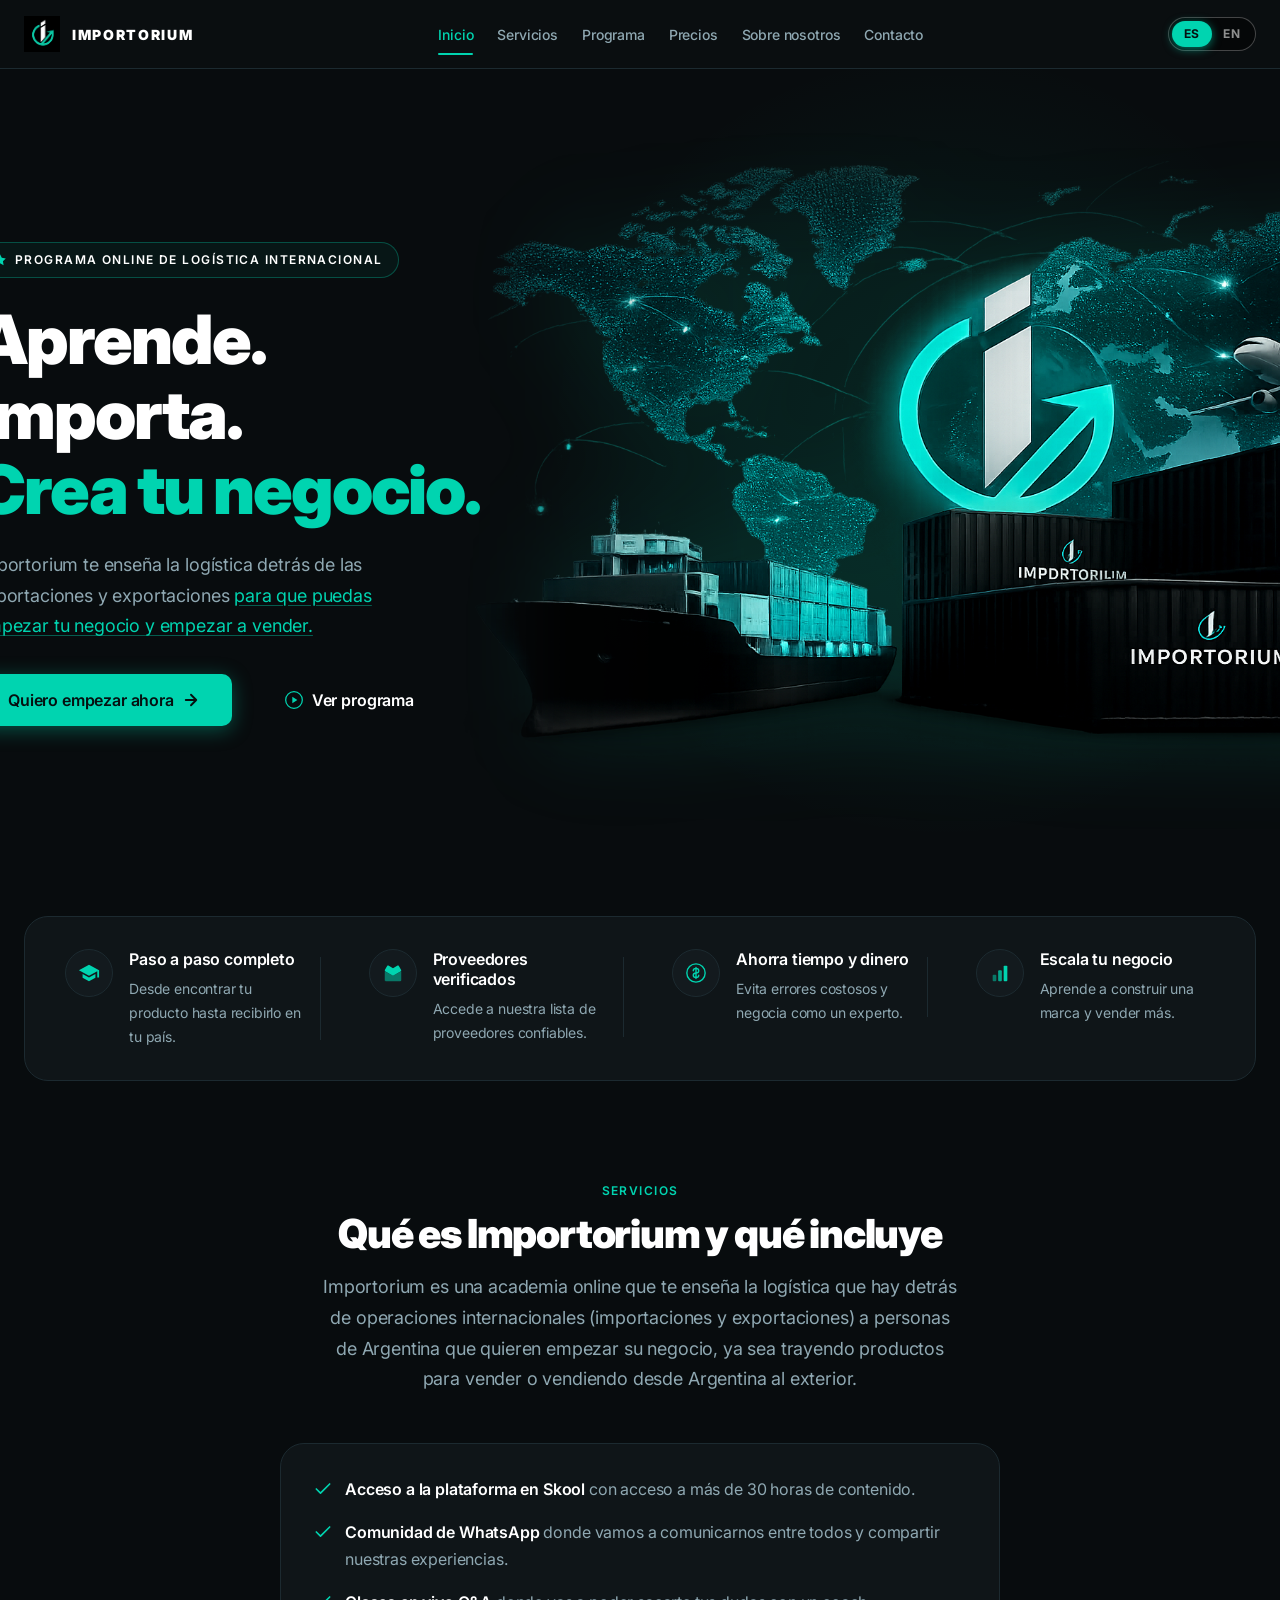
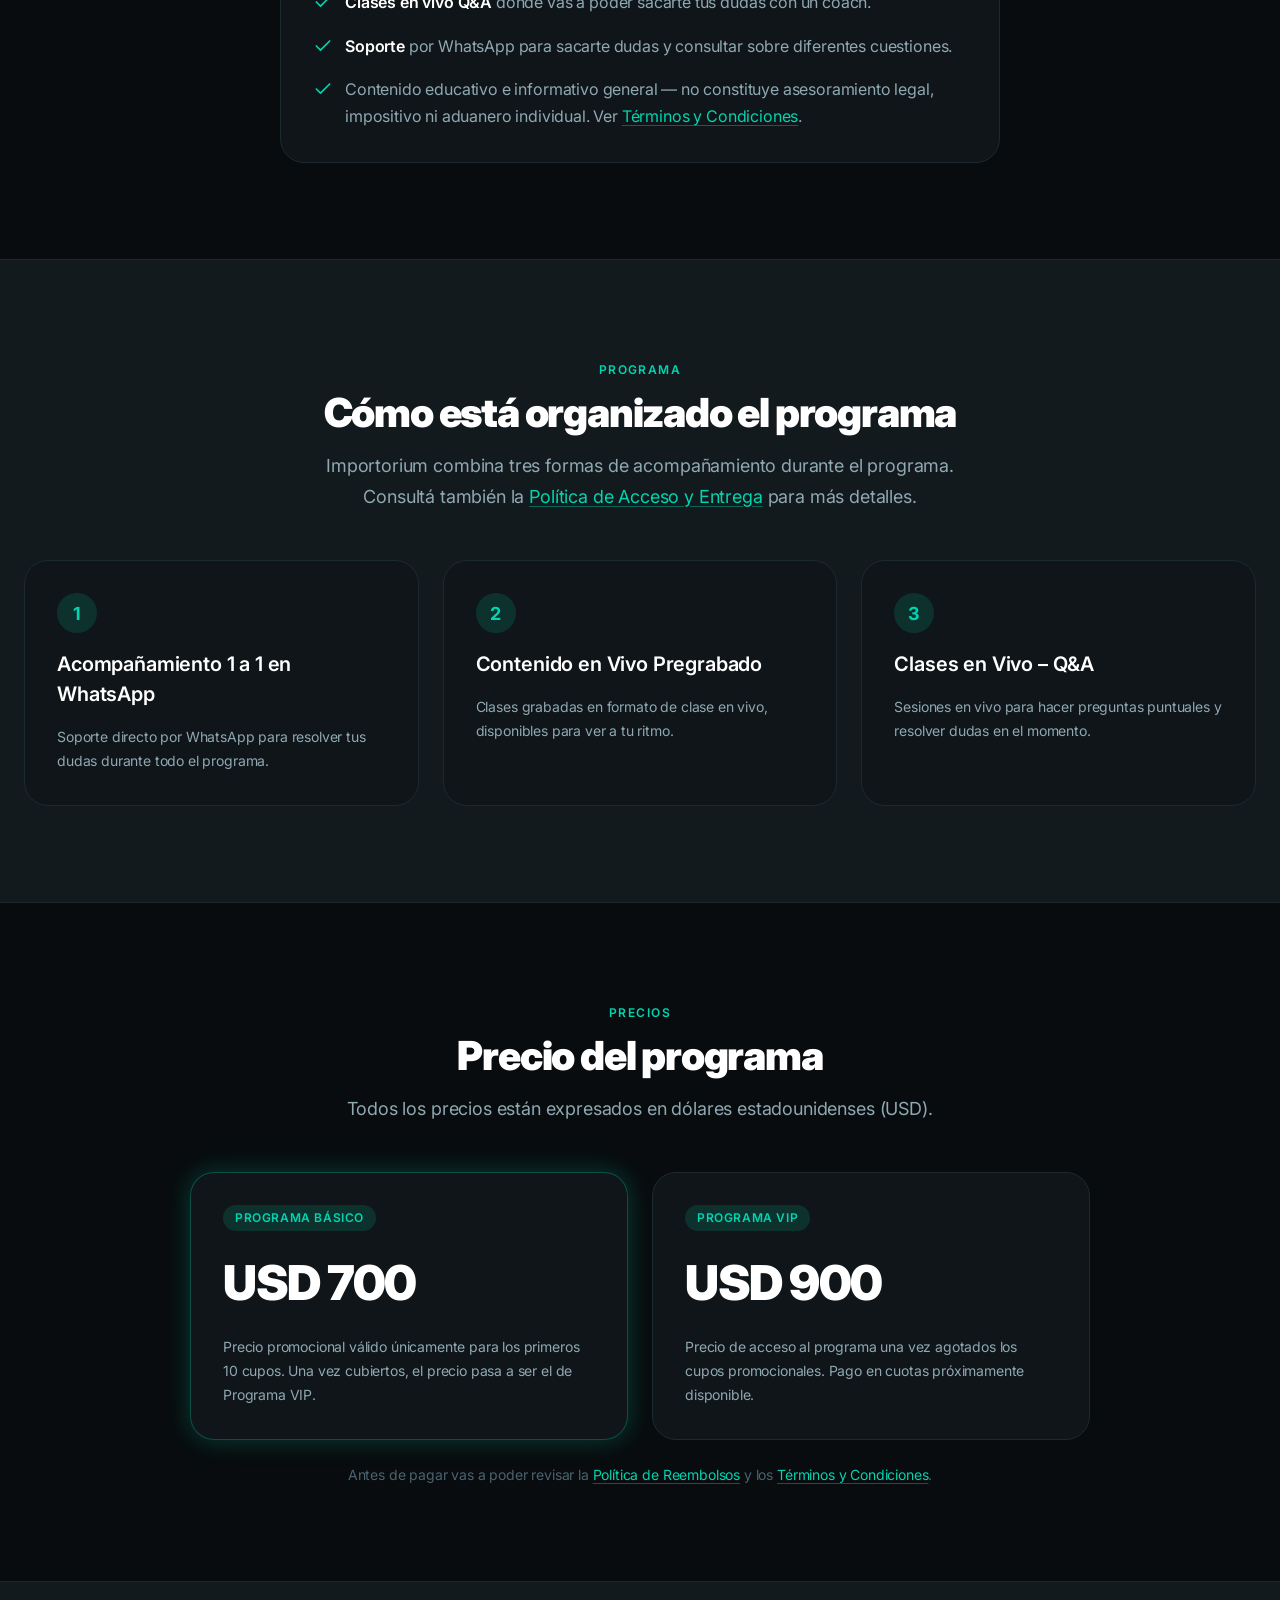
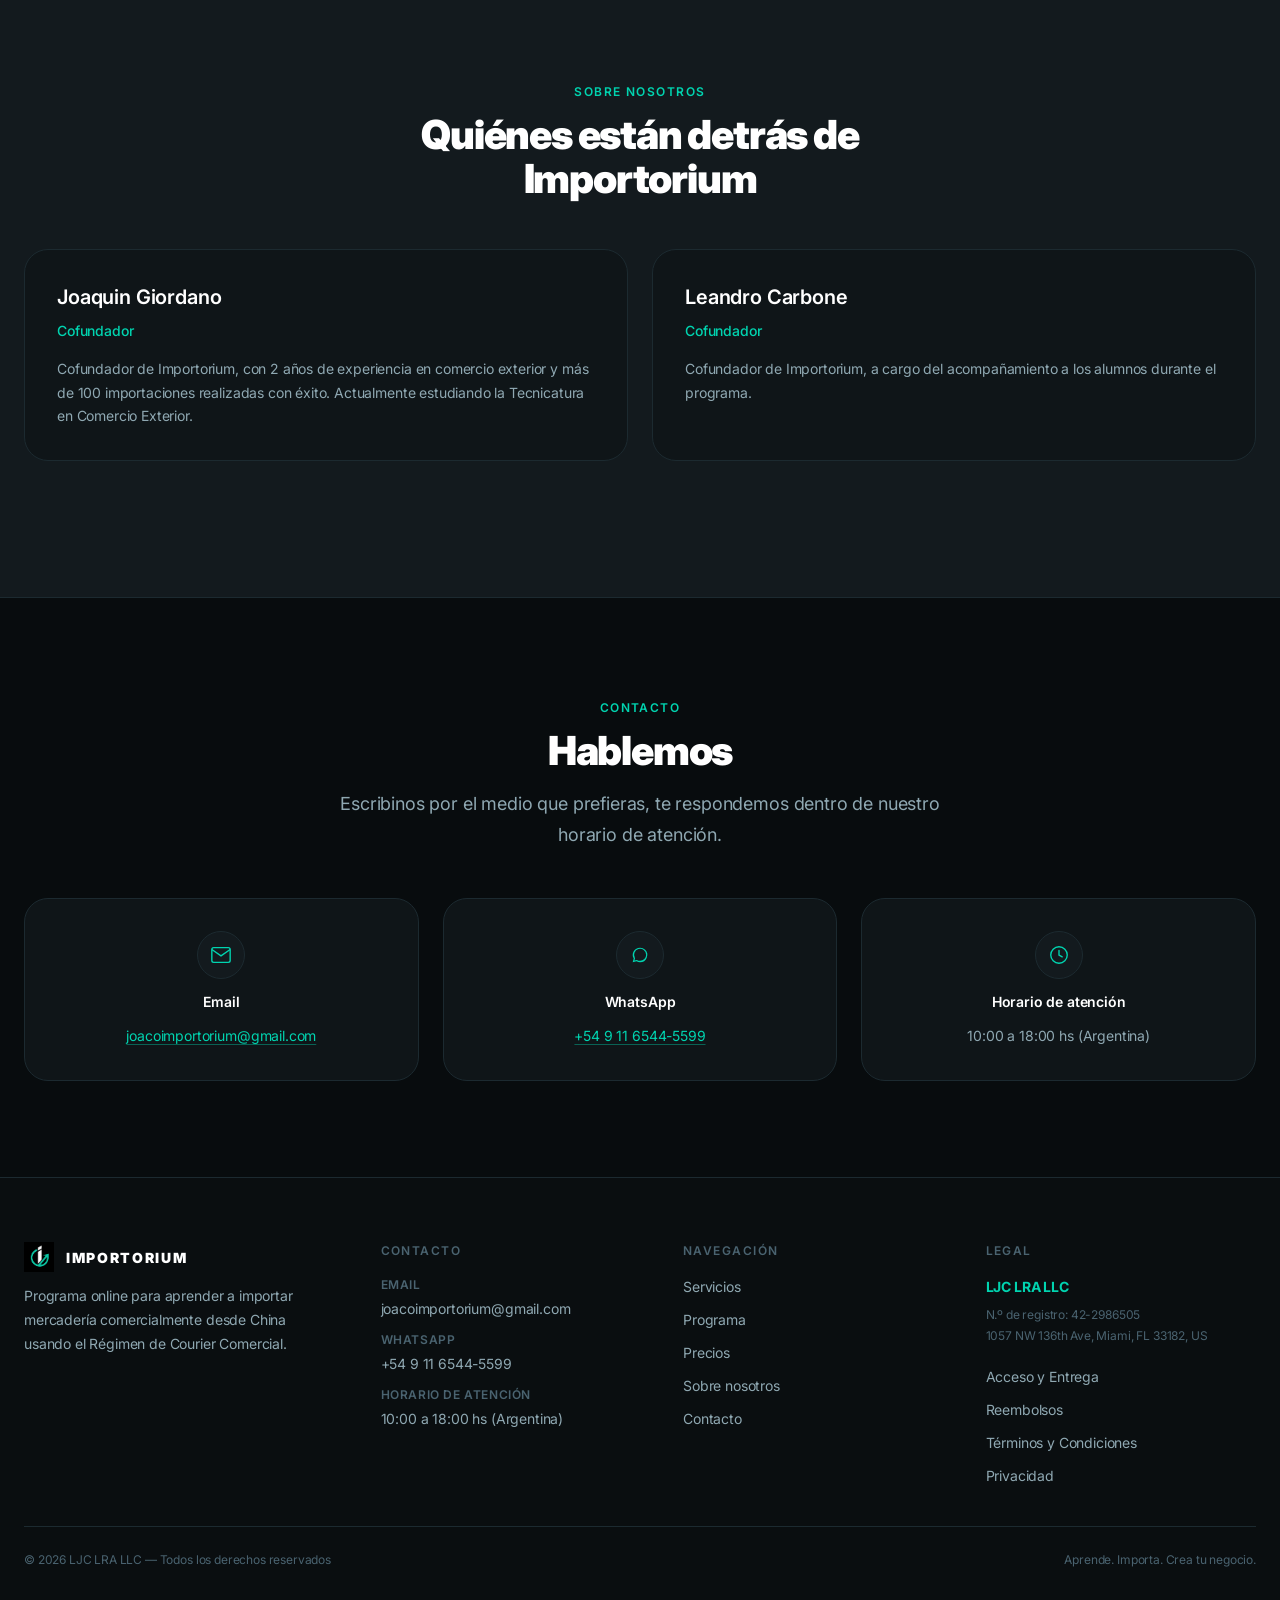
==== index.html @ da120e3c "first commit" ====
<!DOCTYPE html>
<html lang="es">
<head>
  <meta charset="UTF-8">
  <meta name="viewport" content="width=device-width, initial-scale=1.0">
  <meta name="description" content="Importorium — programa online para aprender a importar mercadería comercialmente desde China usando el Régimen de Courier Comercial." data-i18n-attr="content:meta.description.index">
  <title data-i18n="meta.title.index">Importorium | Aprende a importar por Courier Comercial</title>

  <link rel="preconnect" href="https://fonts.googleapis.com">
  <link rel="preconnect" href="https://fonts.gstatic.com" crossorigin>
  <link href="https://fonts.googleapis.com/css2?family=Inter:wght@300;400;500;600;700;800;900&display=swap" rel="stylesheet">

  <link rel="stylesheet" href="css/reset.css">
  <link rel="stylesheet" href="css/tokens.css">
  <link rel="stylesheet" href="css/base.css">
  <link rel="stylesheet" href="css/navbar.css?v=2">
  <link rel="stylesheet" href="css/hero.css">
  <link rel="stylesheet" href="css/features.css">
  <link rel="stylesheet" href="css/sections.css">
  <link rel="stylesheet" href="css/footer.css">
  <link rel="stylesheet" href="css/utilities.css">

  <link rel="icon" type="image/png" href="assets/logo.png">
</head>
<body>

  <!-- NAVBAR -->
  <header class="navbar" id="navbar">
    <div class="container navbar__inner">
      <a href="#inicio" class="navbar__logo">
        <img src="assets/logo.png" alt="Importorium Logo" class="navbar__logo-img">
        <span class="navbar__logo-text">IMPORTORIUM</span>
      </a>

      <nav class="navbar__nav" aria-label="Navegación principal" data-i18n-attr="aria-label:common.nav_aria">
        <ul class="navbar__links">
          <li><a href="#inicio" class="navbar__link navbar__link--active" data-i18n="common.nav.inicio">Inicio</a></li>
          <li><a href="#servicios" class="navbar__link" data-i18n="common.nav.servicios">Servicios</a></li>
          <li><a href="#programa" class="navbar__link" data-i18n="common.nav.programa">Programa</a></li>
          <li><a href="#precios" class="navbar__link" data-i18n="common.nav.precios">Precios</a></li>
          <li><a href="#sobre-nosotros" class="navbar__link" data-i18n="common.nav.sobre">Sobre nosotros</a></li>
          <li><a href="#contacto" class="navbar__link" data-i18n="common.nav.contacto">Contacto</a></li>
        </ul>
      </nav>

      <div class="navbar__actions">
        <div class="lang-switch" role="group" aria-label="Seleccionar idioma" data-i18n-attr="aria-label:common.lang_group_aria">
          <span class="lang-switch__thumb" aria-hidden="true"></span>
          <button type="button" class="lang-switch__btn" data-lang="es">ES</button>
          <button type="button" class="lang-switch__btn" data-lang="en">EN</button>
        </div>
        <button class="navbar__hamburger" aria-label="Abrir menú" aria-expanded="false" data-i18n-attr="aria-label:common.hamburger_aria">
          <span></span><span></span><span></span>
        </button>
      </div>
    </div>
  </header>

  <!-- HERO -->
  <section class="hero" id="inicio">
    <div class="hero__bg-glow"></div>
    <div class="container hero__inner">
      <div class="hero__content" data-animate>
        <div class="hero__badge">
          <svg width="14" height="14" viewBox="0 0 24 24" fill="none" aria-hidden="true">
            <path d="M12 2L15.09 8.26L22 9.27L17 14.14L18.18 21.02L12 17.77L5.82 21.02L7 14.14L2 9.27L8.91 8.26L12 2Z" fill="currentColor"/>
          </svg>
          <span data-i18n="hero.badge">PROGRAMA ONLINE DE LOGÍSTICA INTERNACIONAL</span>
        </div>

        <h1 class="hero__headline">
          <span data-i18n="hero.h1_line1">Aprende. Importa.</span><br>
          <span class="hero__headline--accent" data-i18n="hero.h1_line2">Crea tu negocio.</span>
        </h1>

        <p class="hero__subheadline" data-i18n="hero.subheadline">
          Importorium te enseña la logística detrás de las importaciones y exportaciones
          <a href="#programa" class="hero__link">para que puedas empezar tu negocio y empezar a vender.</a>
        </p>

        <div class="hero__ctas">
          <a href="https://wa.me/5491165445599?text=Hola!%20Estoy%20interesado%20en%20aprender%20a%20importar" target="_blank" rel="noopener" class="btn btn--primary btn--lg">
            <span data-i18n="hero.cta_primary">Quiero empezar ahora</span>
            <svg width="18" height="18" viewBox="0 0 24 24" fill="none" aria-hidden="true">
              <path d="M5 12H19M19 12L12 5M19 12L12 19" stroke="currentColor" stroke-width="2.5" stroke-linecap="round" stroke-linejoin="round"/>
            </svg>
          </a>
          <a href="#programa" class="btn btn--ghost btn--lg">
            <span class="btn__play-icon" aria-hidden="true">
              <svg width="20" height="20" viewBox="0 0 24 24" fill="none">
                <circle cx="12" cy="12" r="10" stroke="currentColor" stroke-width="1.5"/>
                <path d="M10 8L16 12L10 16V8Z" fill="currentColor"/>
              </svg>
            </span>
            <span data-i18n="hero.cta_secondary">Ver programa</span>
          </a>
        </div>
      </div>

      <div class="hero__visual" data-animate>
        <img
          src="assets/hero-render.png"
          alt="Ilustración 3D de barco de carga, contenedores y avión con logo de Importorium"
          data-i18n-attr="alt:hero.image_alt"
          class="hero__image"
          loading="eager"
          width="700"
          height="520"
        >
      </div>
    </div>
  </section>

  <!-- FEATURES STRIP -->
  <section class="features" id="beneficios">
    <div class="container">
      <div class="features__grid">

        <div class="features__item" data-animate>
          <div class="features__icon-wrap">
            <svg class="features__icon" width="24" height="24" viewBox="0 0 24 24" fill="none" aria-hidden="true">
              <path d="M12 3L1 9L12 15L21 10.09V17H23V9L12 3ZM5 13.18V17.18L12 21L19 17.18V13.18L12 17L5 13.18Z" fill="currentColor"/>
            </svg>
          </div>
          <div class="features__text">
            <h3 class="features__title" data-i18n="features.item1_title">Paso a paso completo</h3>
            <p class="features__desc" data-i18n="features.item1_desc">Desde encontrar tu producto hasta recibirlo en tu país.</p>
          </div>
        </div>

        <div class="features__item" data-animate>
          <div class="features__icon-wrap">
            <svg class="features__icon" width="24" height="24" viewBox="0 0 24 24" fill="none" aria-hidden="true">
              <path d="M20.91 8.84L18.25 4.17C18 3.74 17.46 3.55 17 3.8L12 6.77L7 3.8C6.54 3.55 6 3.74 5.75 4.17L3.09 8.84C2.85 9.26 3 9.8 3.42 10.05L12 15.1L20.58 10.05C21 9.8 21.16 9.26 20.91 8.84Z" fill="currentColor"/>
              <path d="M12 15.1L3 10V20C3 20.55 3.45 21 4 21H20C20.55 21 21 20.55 21 20V10L12 15.1Z" fill="currentColor" opacity="0.5"/>
            </svg>
          </div>
          <div class="features__text">
            <h3 class="features__title" data-i18n="features.item2_title">Proveedores verificados</h3>
            <p class="features__desc" data-i18n="features.item2_desc">Accede a nuestra lista de proveedores confiables.</p>
          </div>
        </div>

        <div class="features__item" data-animate>
          <div class="features__icon-wrap">
            <svg class="features__icon" width="24" height="24" viewBox="0 0 24 24" fill="none" aria-hidden="true">
              <circle cx="12" cy="12" r="10" stroke="currentColor" stroke-width="1.5"/>
              <path d="M12 6V18M9 9.5C9 8.12 10.34 7 12 7C13.66 7 15 8.12 15 9.5C15 10.88 13.66 12 12 12C10.34 12 9 13.12 9 14.5C9 15.88 10.34 17 12 17C13.66 17 15 15.88 15 14.5" stroke="currentColor" stroke-width="1.5" stroke-linecap="round"/>
            </svg>
          </div>
          <div class="features__text">
            <h3 class="features__title" data-i18n="features.item3_title">Ahorra tiempo y dinero</h3>
            <p class="features__desc" data-i18n="features.item3_desc">Evita errores costosos y negocia como un experto.</p>
          </div>
        </div>

        <div class="features__item" data-animate>
          <div class="features__icon-wrap">
            <svg class="features__icon" width="24" height="24" viewBox="0 0 24 24" fill="none" aria-hidden="true">
              <rect x="4" y="14" width="4" height="7" rx="1" fill="currentColor" opacity="0.5"/>
              <rect x="10" y="9" width="4" height="12" rx="1" fill="currentColor" opacity="0.75"/>
              <rect x="16" y="4" width="4" height="17" rx="1" fill="currentColor"/>
            </svg>
          </div>
          <div class="features__text">
            <h3 class="features__title" data-i18n="features.item4_title">Escala tu negocio</h3>
            <p class="features__desc" data-i18n="features.item4_desc">Aprende a construir una marca y vender más.</p>
          </div>
        </div>

      </div>
    </div>
  </section>

  <!-- SERVICIOS / QUÉ INCLUYE -->
  <section class="section" id="servicios">
    <div class="container">
      <div class="section__header">
        <span class="section__eyebrow" data-i18n="servicios.eyebrow">Servicios</span>
        <h2 class="section__title" data-i18n="servicios.title">Qué es Importorium y qué incluye</h2>
        <p class="section__subtitle" data-i18n="servicios.subtitle">
          Importorium es una academia online que te enseña la logística que hay detrás
          de operaciones internacionales (importaciones y exportaciones) a personas de
          Argentina que quieren empezar su negocio, ya sea trayendo productos para
          vender o vendiendo desde Argentina al exterior.
        </p>
      </div>

      <div class="servicios__grid">
        <div class="servicios__list">
          <div class="servicios__list-item" data-animate>
            <svg width="20" height="20" viewBox="0 0 24 24" fill="none" aria-hidden="true"><path d="M20 6L9 17L4 12" stroke="currentColor" stroke-width="2" stroke-linecap="round" stroke-linejoin="round"/></svg>
            <span data-i18n="servicios.item1"><strong>Acceso a la plataforma en Skool</strong> con acceso a más de 30 horas de contenido.</span>
          </div>
          <div class="servicios__list-item" data-animate>
            <svg width="20" height="20" viewBox="0 0 24 24" fill="none" aria-hidden="true"><path d="M20 6L9 17L4 12" stroke="currentColor" stroke-width="2" stroke-linecap="round" stroke-linejoin="round"/></svg>
            <span data-i18n="servicios.item2"><strong>Comunidad de WhatsApp</strong> donde vamos a comunicarnos entre todos y compartir nuestras experiencias.</span>
          </div>
          <div class="servicios__list-item" data-animate>
            <svg width="20" height="20" viewBox="0 0 24 24" fill="none" aria-hidden="true"><path d="M20 6L9 17L4 12" stroke="currentColor" stroke-width="2" stroke-linecap="round" stroke-linejoin="round"/></svg>
            <span data-i18n="servicios.item3"><strong>Clases en vivo Q&A</strong> donde vas a poder sacarte tus dudas con un coach.</span>
          </div>
          <div class="servicios__list-item" data-animate>
            <svg width="20" height="20" viewBox="0 0 24 24" fill="none" aria-hidden="true"><path d="M20 6L9 17L4 12" stroke="currentColor" stroke-width="2" stroke-linecap="round" stroke-linejoin="round"/></svg>
            <span data-i18n="servicios.item4"><strong>Soporte</strong> por WhatsApp para sacarte dudas y consultar sobre diferentes cuestiones.</span>
          </div>
          <div class="servicios__list-item" data-animate>
            <svg width="20" height="20" viewBox="0 0 24 24" fill="none" aria-hidden="true"><path d="M20 6L9 17L4 12" stroke="currentColor" stroke-width="2" stroke-linecap="round" stroke-linejoin="round"/></svg>
            <span data-i18n="servicios.item5">Contenido educativo e informativo general — no constituye asesoramiento legal, impositivo ni aduanero individual. Ver <a href="terminos-y-condiciones.html" class="hero__link">Términos y Condiciones</a>.</span>
          </div>
        </div>
      </div>
    </div>
  </section>

  <!-- PROGRAMA / CURRÍCULA -->
  <section class="section section--alt" id="programa">
    <div class="container">
      <div class="section__header">
        <span class="section__eyebrow" data-i18n="programa.eyebrow">Programa</span>
        <h2 class="section__title" data-i18n="programa.title">Cómo está organizado el programa</h2>
        <p class="section__subtitle" data-i18n="programa.subtitle">
          Importorium combina tres formas de acompañamiento durante el programa. Consultá también la
          <a href="politica-acceso-entrega.html" class="hero__link">Política de Acceso y Entrega</a>
          para más detalles.
        </p>
      </div>

      <div class="programa__grid">
        <div class="programa__card" data-animate>
          <div class="programa__number">1</div>
          <h3 class="programa__title" data-i18n="programa.card1_title">Acompañamiento 1 a 1 en WhatsApp</h3>
          <p class="programa__desc" data-i18n="programa.card1_desc">Soporte directo por WhatsApp para resolver tus dudas durante todo el programa.</p>
        </div>
        <div class="programa__card" data-animate>
          <div class="programa__number">2</div>
          <h3 class="programa__title" data-i18n="programa.card2_title">Contenido en Vivo Pregrabado</h3>
          <p class="programa__desc" data-i18n="programa.card2_desc">Clases grabadas en formato de clase en vivo, disponibles para ver a tu ritmo.</p>
        </div>
        <div class="programa__card" data-animate>
          <div class="programa__number">3</div>
          <h3 class="programa__title" data-i18n="programa.card3_title">Clases en Vivo – Q&A</h3>
          <p class="programa__desc" data-i18n="programa.card3_desc">Sesiones en vivo para hacer preguntas puntuales y resolver dudas en el momento.</p>
        </div>
      </div>
    </div>
  </section>

  <!-- PRECIOS -->
  <section class="section" id="precios">
    <div class="container">
      <div class="section__header">
        <span class="section__eyebrow" data-i18n="precios.eyebrow">Precios</span>
        <h2 class="section__title" data-i18n="precios.title">Precio del programa</h2>
        <p class="section__subtitle" data-i18n="precios.subtitle">Todos los precios están expresados en dólares estadounidenses (USD).</p>
      </div>

      <div class="precios__grid">
        <div class="precios__card precios__card--promo" data-animate>
          <span class="precios__badge" data-i18n="precios.promo_badge">Programa Básico</span>
          <div class="precios__amount">USD 700</div>
          <p class="precios__note" data-i18n="precios.promo_note">Precio promocional válido únicamente para los primeros 10 cupos. Una vez cubiertos, el precio pasa a ser el de Programa VIP.</p>
        </div>
        <div class="precios__card" data-animate>
          <span class="precios__badge" data-i18n="precios.standard_badge">Programa VIP</span>
          <div class="precios__amount">USD 900</div>
          <p class="precios__note" data-i18n="precios.standard_note">Precio de acceso al programa una vez agotados los cupos promocionales. Pago en cuotas próximamente disponible.</p>
        </div>
        <p class="precios__disclaimer" data-i18n="precios.disclaimer">Antes de pagar vas a poder revisar la <a href="politica-reembolsos.html" class="hero__link">Política de Reembolsos</a> y los <a href="terminos-y-condiciones.html" class="hero__link">Términos y Condiciones</a>.</p>
      </div>
    </div>
  </section>

  <!-- SOBRE NOSOTROS -->
  <section class="section section--alt" id="sobre-nosotros">
    <div class="container">
      <div class="section__header">
        <span class="section__eyebrow" data-i18n="sobre.eyebrow">Sobre nosotros</span>
        <h2 class="section__title" data-i18n="sobre.title">Quiénes están detrás de Importorium</h2>
      </div>

      <div class="sobre__grid">
        <div class="sobre__card" data-animate>
          <span class="sobre__name">Joaquin Giordano</span>
          <span class="sobre__role" data-i18n="sobre.joao_role">Cofundador</span>
          <p class="sobre__bio" data-i18n="sobre.joao_bio">Cofundador de Importorium, con 2 años de experiencia en comercio exterior y más de 100 importaciones realizadas con éxito. Actualmente estudiando la Tecnicatura en Comercio Exterior.</p>
        </div>
        <div class="sobre__card" data-animate>
          <span class="sobre__name">Leandro Carbone</span>
          <span class="sobre__role" data-i18n="sobre.lean_role">Cofundador</span>
          <p class="sobre__bio" data-i18n="sobre.lean_bio">Cofundador de Importorium, a cargo del acompañamiento a los alumnos durante el programa.</p>
        </div>
      </div>
    </div>
  </section>

  <!-- CONTACTO -->
  <section class="section" id="contacto">
    <div class="container">
      <div class="section__header">
        <span class="section__eyebrow" data-i18n="contacto.eyebrow">Contacto</span>
        <h2 class="section__title" data-i18n="contacto.title">Hablemos</h2>
        <p class="section__subtitle" data-i18n="contacto.subtitle">Escribinos por el medio que prefieras, te respondemos dentro de nuestro horario de atención.</p>
      </div>

      <div class="contacto__grid">
        <div class="contacto__card" data-animate>
          <div class="contacto__icon-wrap">
            <svg width="22" height="22" viewBox="0 0 24 24" fill="none" aria-hidden="true"><path d="M4 4H20C21.1 4 22 4.9 22 6V18C22 19.1 21.1 20 20 20H4C2.9 20 2 19.1 2 18V6C2 4.9 2.9 4 4 4Z" stroke="currentColor" stroke-width="1.5"/><path d="M22 6L12 13L2 6" stroke="currentColor" stroke-width="1.5"/></svg>
          </div>
          <span class="contacto__label" data-i18n="contacto.email_label">Email</span>
          <span class="contacto__value"><a href="mailto:joacoimportorium@gmail.com">joacoimportorium@gmail.com</a></span>
        </div>
        <div class="contacto__card" data-animate>
          <div class="contacto__icon-wrap">
            <svg width="22" height="22" viewBox="0 0 24 24" fill="none" aria-hidden="true"><path d="M17.6 6.32A7.85 7.85 0 0 0 12.05 4a7.94 7.94 0 0 0-6.9 11.9L4 20l4.2-1.1a7.9 7.9 0 0 0 3.85 1h.01a7.94 7.94 0 0 0 5.54-13.58ZM12.06 18.4h-.01a6.57 6.57 0 0 1-3.36-.92l-.24-.14-2.5.65.67-2.44-.16-.25a6.6 6.6 0 1 1 12.24-3.5 6.55 6.55 0 0 1-6.64 6.6Z" fill="currentColor"/></svg>
          </div>
          <span class="contacto__label" data-i18n="contacto.whatsapp_label">WhatsApp</span>
          <span class="contacto__value"><a href="https://wa.me/5491165445599" target="_blank" rel="noopener">+54 9 11 6544-5599</a></span>
        </div>
        <div class="contacto__card" data-animate>
          <div class="contacto__icon-wrap">
            <svg width="22" height="22" viewBox="0 0 24 24" fill="none" aria-hidden="true"><circle cx="12" cy="12" r="9" stroke="currentColor" stroke-width="1.5"/><path d="M12 7V12L15.5 14" stroke="currentColor" stroke-width="1.5" stroke-linecap="round"/></svg>
          </div>
          <span class="contacto__label" data-i18n="contacto.horario_label">Horario de atención</span>
          <span class="contacto__value" data-i18n="contacto.horario_value">10:00 a 18:00 hs (Argentina)</span>
        </div>
      </div>
    </div>
  </section>

  <!-- FOOTER -->
  <footer class="footer">
    <div class="container">
      <div class="footer__grid">
        <div class="footer__brand">
          <a href="#inicio" class="footer__logo">
            <img src="assets/logo.png" alt="Importorium Logo" class="footer__logo-img">
            <span class="footer__logo-text">IMPORTORIUM</span>
          </a>
          <p class="footer__tagline" data-i18n="common.footer.tagline">Programa online para aprender a importar mercadería comercialmente desde China usando el Régimen de Courier Comercial.</p>
        </div>

        <div class="footer__col">
          <h3 class="footer__col-title" data-i18n="common.footer.contact_title">Contacto</h3>
          <div class="footer__links">
            <div class="footer__contact-item">
              <span class="footer__contact-label" data-i18n="contacto.email_label">Email</span>
              <a href="mailto:joacoimportorium@gmail.com" class="footer__link">joacoimportorium@gmail.com</a>
            </div>
            <div class="footer__contact-item">
              <span class="footer__contact-label" data-i18n="contacto.whatsapp_label">WhatsApp</span>
              <a href="https://wa.me/5491165445599" target="_blank" rel="noopener" class="footer__link">+54 9 11 6544-5599</a>
            </div>
            <div class="footer__contact-item">
              <span class="footer__contact-label" data-i18n="contacto.horario_label">Horario de atención</span>
              <span class="footer__link" data-i18n="common.footer.hours">10:00 a 18:00 hs (Argentina)</span>
            </div>
          </div>
        </div>

        <div class="footer__col">
          <h3 class="footer__col-title" data-i18n="common.footer.nav_title">Navegación</h3>
          <div class="footer__links">
            <a href="#servicios" class="footer__link" data-i18n="common.nav.servicios">Servicios</a>
            <a href="#programa" class="footer__link" data-i18n="common.nav.programa">Programa</a>
            <a href="#precios" class="footer__link" data-i18n="common.nav.precios">Precios</a>
            <a href="#sobre-nosotros" class="footer__link" data-i18n="common.nav.sobre">Sobre nosotros</a>
            <a href="#contacto" class="footer__link" data-i18n="common.nav.contacto">Contacto</a>
          </div>
        </div>

        <div class="footer__col">
          <h3 class="footer__col-title" data-i18n="common.footer.legal_title">Legal</h3>
          <div class="footer__legal-info">
            <span class="footer__legal-entity" data-i18n="common.footer.placeholder_razon">LJC LRA LLC</span>
            <span class="footer__legal-meta" data-i18n="common.footer.legal_reg">N.º de registro: 42-2986505</span>
            <span class="footer__legal-meta" data-i18n="common.footer.legal_dir">1057 NW 136th Ave, Miami, FL 33182, US</span>
          </div>
          <div class="footer__links">
            <a href="politica-acceso-entrega.html" class="footer__link" data-i18n="common.footer.link_acceso">Acceso y Entrega</a>
            <a href="politica-reembolsos.html" class="footer__link" data-i18n="common.footer.link_reembolsos">Reembolsos</a>
            <a href="terminos-y-condiciones.html" class="footer__link" data-i18n="common.footer.link_terminos">Términos y Condiciones</a>
            <a href="politica-privacidad.html" class="footer__link" data-i18n="common.footer.link_privacidad">Privacidad</a>
          </div>
        </div>
      </div>

      <div class="footer__bottom">
        <span data-i18n="common.footer.bottom_line">© 2026 LJC LRA LLC — Todos los derechos reservados</span>
        <span data-i18n="common.footer.short_tagline">Aprende. Importa. Crea tu negocio.</span>
      </div>
    </div>
  </footer>

  <script src="js/i18n.js"></script>
  <script src="js/main.js"></script>
</body>
</html>
---- css/tokens.css ----
:root {
  /* Backgrounds */
  --color-bg-base:       #080C0E;
  --color-bg-card:       #0F1518;
  --color-bg-card-alt:   #131A1E;
  --color-bg-nav:        #0A0E10;

  /* Brand / Accent */
  --color-accent:        #00D4B0;
  --color-accent-hover:  #00BFA0;
  --color-accent-glow:   rgba(0, 212, 176, 0.15);

  /* Texto */
  --color-text-primary:  #FFFFFF;
  --color-text-secondary:#8FA8B2;
  --color-text-muted:    #4A6370;

  /* Bordes */
  --color-border:        #1C2A30;
  --color-border-accent: rgba(0, 212, 176, 0.3);

  /* Estados */
  --color-star:          #00D4B0;

  /* Gradientes */
  --gradient-hero-overlay: linear-gradient(
    to right,
    rgba(8, 12, 14, 1) 0%,
    rgba(8, 12, 14, 0.85) 40%,
    rgba(8, 12, 14, 0) 70%
  );
  --gradient-glow-teal: radial-gradient(
    ellipse at center,
    rgba(0, 212, 176, 0.12) 0%,
    transparent 70%
  );

  /* Typography */
  --font-family-base: 'Inter', -apple-system, BlinkMacSystemFont, sans-serif;

  --text-xs:    0.75rem;
  --text-sm:    0.875rem;
  --text-base:  1rem;
  --text-md:    1.125rem;
  --text-lg:    1.25rem;
  --text-xl:    1.5rem;
  --text-2xl:   2rem;
  --text-3xl:   2.5rem;
  --text-4xl:   3rem;
  --text-5xl:   3.75rem;
  --text-hero:  4.25rem;

  --font-regular:    400;
  --font-medium:     500;
  --font-semibold:   600;
  --font-bold:       700;
  --font-extrabold:  800;
  --font-black:      900;

  --lh-tight:   1.1;
  --lh-snug:    1.25;
  --lh-normal:  1.5;
  --lh-relaxed: 1.7;

  --ls-tight:   -0.03em;
  --ls-normal:  -0.01em;
  --ls-wide:    0.05em;
  --ls-widest:  0.12em;

  /* Spacing (8px system) */
  --space-1:   0.25rem;
  --space-2:   0.5rem;
  --space-3:   0.75rem;
  --space-4:   1rem;
  --space-5:   1.25rem;
  --space-6:   1.5rem;
  --space-8:   2rem;
  --space-10:  2.5rem;
  --space-12:  3rem;
  --space-16:  4rem;
  --space-20:  5rem;
  --space-24:  6rem;

  /* Border radius */
  --radius-sm:   6px;
  --radius-md:   10px;
  --radius-lg:   16px;
  --radius-xl:   24px;
  --radius-full: 9999px;

  /* Shadows */
  --shadow-card: 0 4px 24px rgba(0, 0, 0, 0.4);
  --shadow-accent: 0 0 24px rgba(0, 212, 176, 0.25);
  --shadow-btn:  0 4px 20px rgba(0, 212, 176, 0.35);

  /* Container */
  --container-max: 1280px;
  --container-padding: 1.5rem;
}
---- css/base.css ----
body {
  font-family: var(--font-family-base);
  background-color: var(--color-bg-base);
  color: var(--color-text-primary);
  font-size: var(--text-base);
  line-height: var(--lh-normal);
  letter-spacing: var(--ls-normal);
}

.container {
  width: 100%;
  max-width: var(--container-max);
  margin-inline: auto;
  padding-inline: var(--container-padding);
}

/* Buttons */
.btn {
  display: inline-flex;
  align-items: center;
  gap: var(--space-2);
  font-family: var(--font-family-base);
  font-weight: var(--font-semibold);
  border-radius: var(--radius-md);
  cursor: pointer;
  transition: all 0.2s ease;
  white-space: nowrap;
  letter-spacing: var(--ls-normal);
  border: none;
}

.btn--sm {
  padding: var(--space-2) var(--space-4);
  font-size: var(--text-sm);
  border-radius: var(--radius-md);
}

.btn--lg {
  padding: 0.875rem var(--space-8);
  font-size: var(--text-base);
  border-radius: var(--radius-md);
}

.btn--primary {
  background-color: var(--color-accent);
  color: #051010;
  box-shadow: var(--shadow-btn);
}

.btn--primary:hover {
  background-color: var(--color-accent-hover);
  box-shadow: 0 6px 28px rgba(0, 212, 176, 0.45);
  transform: translateY(-1px);
}

.btn--primary:active {
  transform: translateY(0);
}

.btn--ghost {
  background-color: transparent;
  color: var(--color-text-primary);
  border: none;
}

.btn--ghost:hover {
  color: var(--color-accent);
}

.btn svg {
  flex-shrink: 0;
}

/* Scroll animations */
[data-animate] {
  opacity: 0;
  transform: translateY(20px);
  transition: opacity 0.6s ease, transform 0.6s ease;
}

[data-animate].is-visible {
  opacity: 1;
  transform: translateY(0);
}

[data-animate]:nth-child(1) { transition-delay: 0ms; }
[data-animate]:nth-child(2) { transition-delay: 80ms; }
[data-animate]:nth-child(3) { transition-delay: 160ms; }
[data-animate]:nth-child(4) { transition-delay: 240ms; }

@media (prefers-reduced-motion: reduce) {
  [data-animate] {
    opacity: 1;
    transform: none;
    transition: none;
  }
}
---- css/navbar.css ----
.navbar {
  position: fixed;
  top: 0;
  left: 0;
  right: 0;
  z-index: 100;
  background-color: var(--color-bg-nav);
  border-bottom: 1px solid var(--color-border);
  transition: background-color 0.3s ease, box-shadow 0.3s ease;
}

.navbar--scrolled {
  background-color: rgba(8, 12, 14, 0.95);
  backdrop-filter: blur(12px);
  -webkit-backdrop-filter: blur(12px);
  box-shadow: 0 4px 30px rgba(0, 0, 0, 0.5);
}

.navbar__inner {
  display: flex;
  align-items: center;
  justify-content: space-between;
  height: 68px;
  gap: var(--space-8);
}

.navbar__logo {
  display: flex;
  align-items: center;
  gap: var(--space-3);
  flex-shrink: 0;
  text-decoration: none;
}

.navbar__logo-img {
  width: 36px;
  height: 36px;
}

.navbar__logo-text {
  font-size: var(--text-sm);
  font-weight: var(--font-black);
  letter-spacing: var(--ls-widest);
  color: var(--color-text-primary);
  text-transform: uppercase;
}

.navbar__nav {
  display: flex;
  flex: 1;
  justify-content: center;
}

.navbar__links {
  display: flex;
  align-items: center;
  gap: var(--space-6);
}

.navbar__link {
  font-size: var(--text-sm);
  font-weight: var(--font-medium);
  color: var(--color-text-secondary);
  text-decoration: none;
  transition: color 0.2s ease;
  padding-block: var(--space-2);
  position: relative;
}

.navbar__link:hover {
  color: var(--color-text-primary);
}

.navbar__link--active {
  color: var(--color-accent);
}

.navbar__link--active::after {
  content: '';
  position: absolute;
  bottom: -4px;
  left: 0;
  right: 0;
  height: 2px;
  background: var(--color-accent);
  border-radius: var(--radius-full);
}

.navbar__actions {
  display: flex;
  align-items: center;
  gap: var(--space-4);
  flex-shrink: 0;
}

.navbar__login {
  font-size: var(--text-sm);
  font-weight: var(--font-medium);
  color: var(--color-text-secondary);
  transition: color 0.2s ease;
}

.navbar__login:hover {
  color: var(--color-text-primary);
}

.lang-switch {
  position: relative;
  display: flex;
  align-items: center;
  width: 88px;
  height: 34px;
  background-color: #050708;
  border: 1px solid rgba(255, 255, 255, 0.25);
  border-radius: var(--radius-full);
  padding: 3px;
  flex-shrink: 0;
  isolation: isolate;
}

.lang-switch__thumb {
  position: absolute;
  top: 3px;
  left: 3px;
  width: calc(50% - 3px);
  height: calc(100% - 6px);
  background-color: var(--color-accent);
  border-radius: var(--radius-full);
  box-shadow: 0 2px 10px rgba(0, 212, 176, 0.55);
  transition: transform 0.25s cubic-bezier(0.4, 0, 0.2, 1);
  z-index: 0;
  pointer-events: none;
}

.lang-switch--en .lang-switch__thumb {
  transform: translateX(100%);
}

.lang-switch__btn {
  position: relative;
  z-index: 1;
  flex: 1;
  display: flex;
  align-items: center;
  justify-content: center;
  height: 100%;
  font-size: var(--text-xs);
  font-weight: var(--font-bold);
  letter-spacing: var(--ls-wide);
  color: rgba(255, 255, 255, 0.55);
  border-radius: var(--radius-full);
  outline: none;
  transition: color 0.25s ease;
}

.lang-switch__btn:hover {
  color: #ffffff;
}

.lang-switch__btn:focus-visible {
  box-shadow: 0 0 0 2px var(--color-bg-nav), 0 0 0 4px var(--color-accent);
}

.lang-switch__btn.is-active {
  color: #051010;
}

.lang-switch__btn.is-active:hover {
  color: #051010;
}

.navbar__hamburger {
  display: none;
  flex-direction: column;
  gap: 5px;
  padding: var(--space-2);
}

.navbar__hamburger span {
  display: block;
  width: 22px;
  height: 2px;
  background: var(--color-text-primary);
  border-radius: var(--radius-full);
  transition: all 0.3s ease;
}

.navbar__hamburger--open span:nth-child(1) {
  transform: rotate(45deg) translate(5px, 5px);
}

.navbar__hamburger--open span:nth-child(2) {
  opacity: 0;
}

.navbar__hamburger--open span:nth-child(3) {
  transform: rotate(-45deg) translate(5px, -5px);
}

@media (max-width: 900px) {
  .navbar__nav { display: none; }
  .navbar__actions { gap: var(--space-3); }
  .navbar__login { display: none; }
  .navbar__hamburger { display: flex; }

  .navbar__nav--open {
    display: flex;
    flex-direction: column;
    position: absolute;
    top: 68px;
    left: 0;
    right: 0;
    background: var(--color-bg-nav);
    border-bottom: 1px solid var(--color-border);
    padding: var(--space-6) var(--space-6);
    gap: var(--space-5);
  }

  .navbar__nav--open .navbar__links {
    flex-direction: column;
    align-items: flex-start;
    gap: var(--space-4);
  }
}
---- css/hero.css ----
.hero {
  position: relative;
  min-height: 100vh;
  display: flex;
  align-items: center;
  overflow: hidden;
  padding-top: 68px;
}

.hero__bg-glow {
  position: absolute;
  top: 5%;
  right: -5%;
  width: 800px;
  height: 800px;
  background: radial-gradient(
    ellipse at center,
    rgba(0, 212, 176, 0.08) 0%,
    rgba(0, 212, 176, 0.04) 40%,
    transparent 70%
  );
  border-radius: 50%;
  pointer-events: none;
  z-index: 0;
}

.hero__inner {
  position: relative;
  z-index: 1;
  display: grid;
  grid-template-columns: 1fr 1fr;
  align-items: center;
  gap: var(--space-16);
  padding-block: var(--space-20);
}

.hero__content {
  display: flex;
  flex-direction: column;
  gap: var(--space-6);
  max-width: 560px;
  margin-left: calc(var(--container-padding) * -2);
}

.hero__badge {
  display: inline-flex;
  align-items: center;
  gap: var(--space-2);
  width: fit-content;
  padding: var(--space-2) var(--space-4);
  border: 1px solid var(--color-border-accent);
  border-radius: var(--radius-full);
  font-size: var(--text-xs);
  font-weight: var(--font-semibold);
  letter-spacing: var(--ls-widest);
  color: var(--color-text-primary);
  text-transform: uppercase;
  background: rgba(0, 212, 176, 0.05);
}

.hero__badge svg {
  color: var(--color-accent);
  flex-shrink: 0;
}

.hero__headline {
  font-size: var(--text-hero);
  font-weight: var(--font-black);
  line-height: var(--lh-tight);
  letter-spacing: var(--ls-tight);
  color: var(--color-text-primary);
}

.hero__headline--accent {
  color: var(--color-accent);
  display: block;
}

.hero__subheadline {
  font-size: var(--text-md);
  font-weight: var(--font-regular);
  line-height: var(--lh-relaxed);
  color: var(--color-text-secondary);
  max-width: 460px;
}

.hero__link {
  color: var(--color-accent);
  text-decoration: underline;
  text-decoration-color: rgba(0, 212, 176, 0.4);
  text-underline-offset: 3px;
  transition: text-decoration-color 0.2s ease;
}

.hero__link:hover {
  text-decoration-color: var(--color-accent);
}

.hero__ctas {
  display: flex;
  align-items: center;
  gap: var(--space-5);
  flex-wrap: wrap;
  margin-top: var(--space-2);
}

.btn__play-icon {
  display: flex;
  align-items: center;
  justify-content: center;
  color: var(--color-accent);
}

.hero__visual {
  position: relative;
  display: flex;
  align-items: center;
  justify-content: center;
  margin-right: calc(var(--container-padding) * -3);
  overflow: visible;
}

.hero__image {
  width: 148%;
  max-width: none;
  height: auto;
  object-fit: contain;
  transform: scale(1.12);
  mask-image:
    linear-gradient(to right, rgba(0,0,0,0) 0%, rgba(0,0,0,0.8) 10%, rgba(0,0,0,1) 28%, rgba(0,0,0,1) 80%, rgba(0,0,0,0) 100%),
    linear-gradient(to top,   rgba(0,0,0,0) 0%, rgba(0,0,0,1) 14%, rgba(0,0,0,1) 78%, rgba(0,0,0,0) 100%);
  -webkit-mask-image:
    linear-gradient(to right, rgba(0,0,0,0) 0%, rgba(0,0,0,0.8) 10%, rgba(0,0,0,1) 28%, rgba(0,0,0,1) 80%, rgba(0,0,0,0) 100%),
    linear-gradient(to top,   rgba(0,0,0,0) 0%, rgba(0,0,0,1) 14%, rgba(0,0,0,1) 78%, rgba(0,0,0,0) 100%);
  mask-composite: intersect;
  -webkit-mask-composite: source-in;
  filter: drop-shadow(0 0 60px rgba(0, 212, 176, 0.15));
}

@media (max-width: 1024px) {
  .hero__headline { font-size: var(--text-4xl); }
  .hero__inner { gap: var(--space-10); }
}

@media (max-width: 768px) {
  .hero__inner {
    grid-template-columns: 1fr;
    text-align: center;
    gap: var(--space-8);
    padding-block: var(--space-12);
  }

  .hero__content {
    align-items: center;
    max-width: 100%;
    margin-left: 0;
  }

  .hero__headline {
    font-size: var(--text-3xl);
  }

  .hero__subheadline {
    max-width: 100%;
    text-align: center;
  }

  .hero__badge {
    align-self: center;
  }

  .hero__ctas {
    justify-content: center;
  }

  .hero__visual {
    order: -1;
  }

  .hero__visual {
    margin-right: 0;
  }

  .hero__image {
    width: 100%;
    mask-image: radial-gradient(ellipse at center, rgba(0,0,0,1) 40%, rgba(0,0,0,0) 75%);
    -webkit-mask-image: radial-gradient(ellipse at center, rgba(0,0,0,1) 40%, rgba(0,0,0,0) 75%);
  }

  .hero__bg-glow {
    width: 300px;
    height: 300px;
    top: 5%;
    right: -10%;
  }
}
---- css/features.css ----
.features {
  background-color: transparent;
  padding-block: var(--space-4) 0;
}

.features__grid {
  display: grid;
  grid-template-columns: repeat(4, 1fr);
  gap: var(--space-8);
  align-items: start;
  background-color: var(--color-bg-card);
  border: 1px solid var(--color-border);
  border-radius: var(--radius-xl);
  padding: var(--space-8) var(--space-6);
}

.features__item {
  display: flex;
  align-items: flex-start;
  gap: var(--space-4);
  position: relative;
  padding-inline: var(--space-4);
}

.features__item:not(:last-child)::after {
  content: '';
  position: absolute;
  right: 0;
  top: 8px;
  bottom: 8px;
  width: 1px;
  background: var(--color-border);
}

.features__icon-wrap {
  flex-shrink: 0;
  width: 48px;
  height: 48px;
  border-radius: var(--radius-full);
  border: 1px solid var(--color-border);
  background: var(--color-bg-card-alt);
  display: flex;
  align-items: center;
  justify-content: center;
  color: var(--color-accent);
}

.features__icon {
  width: 22px;
  height: 22px;
}

.features__text {
  display: flex;
  flex-direction: column;
  gap: var(--space-2);
}

.features__title {
  font-size: var(--text-base);
  font-weight: var(--font-semibold);
  color: var(--color-text-primary);
  line-height: var(--lh-snug);
}

.features__desc {
  font-size: var(--text-sm);
  color: var(--color-text-secondary);
  line-height: var(--lh-relaxed);
}

@media (max-width: 1024px) {
  .features__grid {
    grid-template-columns: repeat(2, 1fr);
    gap: var(--space-6);
  }

  .features__item:nth-child(2)::after,
  .features__item:last-child::after {
    display: none;
  }
}

@media (max-width: 580px) {
  .features__grid {
    grid-template-columns: 1fr;
    gap: var(--space-5);
    border-radius: var(--radius-lg);
    padding: var(--space-6) var(--space-4);
  }

  .features__item::after {
    display: none;
  }

  .features__item {
    padding-inline: 0;
  }
}
---- css/sections.css ----
/* Shared section scaffolding for Servicios, Programa, Precios, Sobre Nosotros, Contacto */

.section {
  padding-block: var(--space-24);
  scroll-margin-top: 68px;
}

.section--alt {
  background-color: var(--color-bg-card-alt);
  border-block: 1px solid var(--color-border);
}

.section__header {
  max-width: 640px;
  margin-inline: auto;
  margin-bottom: var(--space-12);
  text-align: center;
}

.section__eyebrow {
  display: inline-block;
  font-size: var(--text-xs);
  font-weight: var(--font-semibold);
  letter-spacing: var(--ls-widest);
  text-transform: uppercase;
  color: var(--color-accent);
  margin-bottom: var(--space-3);
}

.section__title {
  font-size: var(--text-3xl);
  font-weight: var(--font-black);
  letter-spacing: var(--ls-tight);
  line-height: var(--lh-tight);
  color: var(--color-text-primary);
  margin-bottom: var(--space-4);
}

.section__subtitle {
  font-size: var(--text-md);
  color: var(--color-text-secondary);
  line-height: var(--lh-relaxed);
}

/* Servicios */
.servicios__grid {
  display: grid;
  grid-template-columns: 1fr;
  max-width: 720px;
  margin-inline: auto;
  gap: var(--space-10);
  align-items: start;
}

.servicios__list {
  display: flex;
  flex-direction: column;
  gap: var(--space-4);
  background-color: var(--color-bg-card);
  border: 1px solid var(--color-border);
  border-radius: var(--radius-xl);
  padding: var(--space-8);
}

.servicios__list-item {
  display: flex;
  align-items: flex-start;
  gap: var(--space-3);
  font-size: var(--text-base);
  color: var(--color-text-secondary);
  line-height: var(--lh-relaxed);
}

.servicios__list-item svg {
  flex-shrink: 0;
  color: var(--color-accent);
  margin-top: 3px;
}

.servicios__list-item strong {
  color: var(--color-text-primary);
  font-weight: var(--font-semibold);
}

/* Programa */
.programa__grid {
  display: grid;
  grid-template-columns: repeat(3, 1fr);
  gap: var(--space-6);
}

.programa__card {
  background-color: var(--color-bg-card);
  border: 1px solid var(--color-border);
  border-radius: var(--radius-xl);
  padding: var(--space-8);
  display: flex;
  flex-direction: column;
  gap: var(--space-4);
}

.programa__number {
  width: 40px;
  height: 40px;
  border-radius: var(--radius-full);
  background: var(--color-accent-glow);
  color: var(--color-accent);
  display: flex;
  align-items: center;
  justify-content: center;
  font-weight: var(--font-bold);
  font-size: var(--text-md);
}

.programa__title {
  font-size: var(--text-lg);
  font-weight: var(--font-semibold);
  color: var(--color-text-primary);
}

.programa__desc {
  font-size: var(--text-sm);
  color: var(--color-text-secondary);
  line-height: var(--lh-relaxed);
}

/* Precios */
.precios__grid {
  display: grid;
  grid-template-columns: repeat(2, 1fr);
  gap: var(--space-6);
  max-width: 900px;
  margin-inline: auto;
}

.precios__card {
  background-color: var(--color-bg-card);
  border: 1px solid var(--color-border);
  border-radius: var(--radius-xl);
  padding: var(--space-8);
  display: flex;
  flex-direction: column;
  gap: var(--space-4);
}

.precios__card--promo {
  border-color: var(--color-border-accent);
  box-shadow: var(--shadow-accent);
  position: relative;
}

.precios__badge {
  align-self: flex-start;
  padding: var(--space-1) var(--space-3);
  border-radius: var(--radius-full);
  background: var(--color-accent-glow);
  color: var(--color-accent);
  font-size: var(--text-xs);
  font-weight: var(--font-semibold);
  letter-spacing: var(--ls-wide);
  text-transform: uppercase;
}

.precios__amount {
  font-size: var(--text-4xl);
  font-weight: var(--font-black);
  color: var(--color-text-primary);
  letter-spacing: var(--ls-tight);
}

.precios__amount span {
  font-size: var(--text-base);
  font-weight: var(--font-medium);
  color: var(--color-text-secondary);
}

.precios__note {
  font-size: var(--text-sm);
  color: var(--color-text-secondary);
  line-height: var(--lh-relaxed);
}

.precios__disclaimer {
  grid-column: 1 / -1;
  font-size: var(--text-sm);
  color: var(--color-text-muted);
  text-align: center;
  max-width: 640px;
  margin-inline: auto;
}

/* Sobre nosotros */
.sobre__grid {
  display: grid;
  grid-template-columns: repeat(2, 1fr);
  gap: var(--space-6);
  margin-bottom: var(--space-10);
}

.sobre__card {
  background-color: var(--color-bg-card);
  border: 1px solid var(--color-border);
  border-radius: var(--radius-xl);
  padding: var(--space-8);
  display: flex;
  flex-direction: column;
  gap: var(--space-2);
}

.sobre__name {
  font-size: var(--text-lg);
  font-weight: var(--font-semibold);
  color: var(--color-text-primary);
}

.sobre__role {
  font-size: var(--text-sm);
  font-weight: var(--font-medium);
  color: var(--color-accent);
}

.sobre__bio {
  font-size: var(--text-sm);
  color: var(--color-text-secondary);
  line-height: var(--lh-relaxed);
  margin-top: var(--space-2);
}

.placeholder {
  color: #E0A93B;
  font-weight: var(--font-semibold);
}

/* Contacto */
.contacto__grid {
  display: grid;
  grid-template-columns: repeat(3, 1fr);
  gap: var(--space-6);
}

.contacto__card {
  background-color: var(--color-bg-card);
  border: 1px solid var(--color-border);
  border-radius: var(--radius-xl);
  padding: var(--space-8);
  display: flex;
  flex-direction: column;
  gap: var(--space-3);
  text-align: center;
  align-items: center;
}

.contacto__icon-wrap {
  width: 48px;
  height: 48px;
  border-radius: var(--radius-full);
  border: 1px solid var(--color-border);
  background: var(--color-bg-card-alt);
  display: flex;
  align-items: center;
  justify-content: center;
  color: var(--color-accent);
}

.contacto__label {
  font-size: var(--text-sm);
  font-weight: var(--font-semibold);
  color: var(--color-text-primary);
}

.contacto__value {
  font-size: var(--text-sm);
  color: var(--color-text-secondary);
  line-height: var(--lh-relaxed);
}

.contacto__value a {
  color: var(--color-accent);
  text-decoration: underline;
  text-decoration-color: rgba(0, 212, 176, 0.4);
  text-underline-offset: 3px;
}

@media (max-width: 1024px) {
  .servicios__grid { grid-template-columns: 1fr; }
  .programa__grid { grid-template-columns: 1fr; }
  .precios__grid { grid-template-columns: 1fr; }
  .sobre__grid { grid-template-columns: 1fr; }
  .contacto__grid { grid-template-columns: 1fr; }
}

@media (max-width: 640px) {
  .section { padding-block: var(--space-16); }
  .section__title { font-size: var(--text-2xl); }
  .servicios__list,
  .programa__card,
  .precios__card,
  .sobre__card,
  .contacto__card {
    padding: var(--space-6);
  }
}
---- css/footer.css ----
.footer {
  background-color: var(--color-bg-nav);
  border-top: 1px solid var(--color-border);
  padding-block: var(--space-16) var(--space-8);
}

.footer__grid {
  display: grid;
  grid-template-columns: 1.2fr 1fr 1fr 1fr;
  gap: var(--space-8);
  padding-bottom: var(--space-10);
  border-bottom: 1px solid var(--color-border);
}

.footer__brand {
  display: flex;
  flex-direction: column;
  gap: var(--space-3);
}

.footer__logo {
  display: flex;
  align-items: center;
  gap: var(--space-3);
}

.footer__logo-img {
  width: 30px;
  height: 30px;
}

.footer__logo-text {
  font-size: var(--text-sm);
  font-weight: var(--font-black);
  letter-spacing: var(--ls-widest);
  color: var(--color-text-primary);
  text-transform: uppercase;
}

.footer__tagline {
  font-size: var(--text-sm);
  color: var(--color-text-secondary);
  line-height: var(--lh-relaxed);
  max-width: 280px;
}

.footer__col-title {
  font-size: var(--text-xs);
  font-weight: var(--font-semibold);
  letter-spacing: var(--ls-widest);
  text-transform: uppercase;
  color: var(--color-text-muted);
  margin-bottom: var(--space-4);
}

.footer__links {
  display: flex;
  flex-direction: column;
  gap: var(--space-3);
}

.footer__link {
  font-size: var(--text-sm);
  color: var(--color-text-secondary);
  transition: color 0.2s ease;
}

.footer__link:hover {
  color: var(--color-accent);
}

.footer__contact-item {
  display: flex;
  flex-direction: column;
  gap: var(--space-1);
}

.footer__contact-label {
  font-size: var(--text-xs);
  font-weight: var(--font-semibold);
  letter-spacing: var(--ls-wide);
  text-transform: uppercase;
  color: var(--color-text-muted);
}

.footer__legal-info {
  margin-bottom: var(--space-5);
}

.footer__legal-entity {
  display: block;
  font-size: var(--text-sm);
  font-weight: var(--font-bold);
  color: var(--color-accent);
  letter-spacing: var(--ls-normal);
  margin-bottom: var(--space-2);
}

.footer__legal-meta {
  display: block;
  font-size: var(--text-xs);
  color: var(--color-text-muted);
  line-height: var(--lh-relaxed);
}

.footer__bottom {
  display: flex;
  align-items: center;
  justify-content: space-between;
  gap: var(--space-4);
  flex-wrap: wrap;
  padding-top: var(--space-6);
  font-size: var(--text-xs);
  color: var(--color-text-muted);
}

.footer__legal-name {
  color: var(--color-text-muted);
}

@media (max-width: 900px) {
  .footer__grid {
    grid-template-columns: repeat(2, 1fr);
    gap: var(--space-8) var(--space-6);
  }
}

@media (max-width: 560px) {
  .footer__grid {
    grid-template-columns: 1fr;
  }
  .footer__bottom {
    flex-direction: column;
    align-items: flex-start;
  }
}
---- css/utilities.css ----
.sr-only {
  position: absolute;
  width: 1px;
  height: 1px;
  padding: 0;
  margin: -1px;
  overflow: hidden;
  clip: rect(0, 0, 0, 0);
  white-space: nowrap;
  border: 0;
}

.text-accent { color: var(--color-accent); }
.text-secondary { color: var(--color-text-secondary); }

.flex { display: flex; }
.flex-center { display: flex; align-items: center; justify-content: center; }
.flex-between { display: flex; align-items: center; justify-content: space-between; }

.mt-auto { margin-top: auto; }
.mx-auto { margin-inline: auto; }
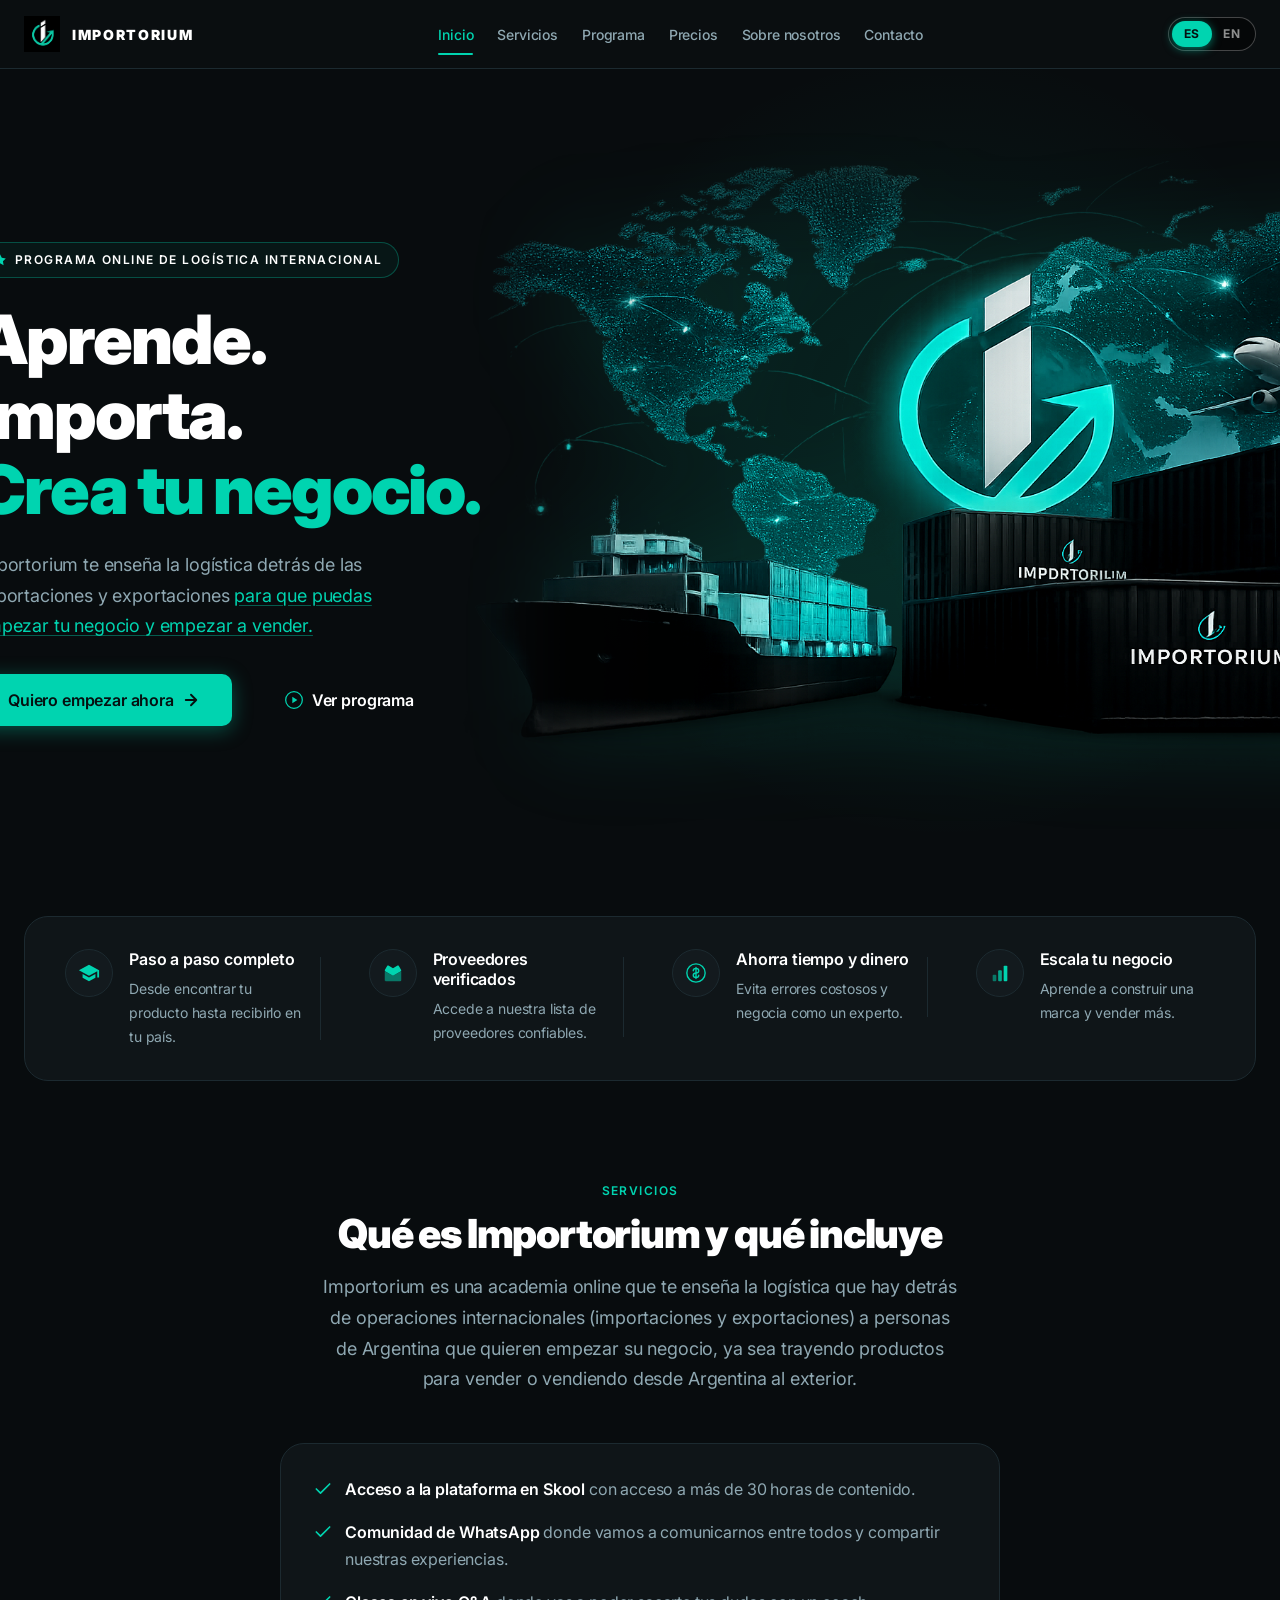
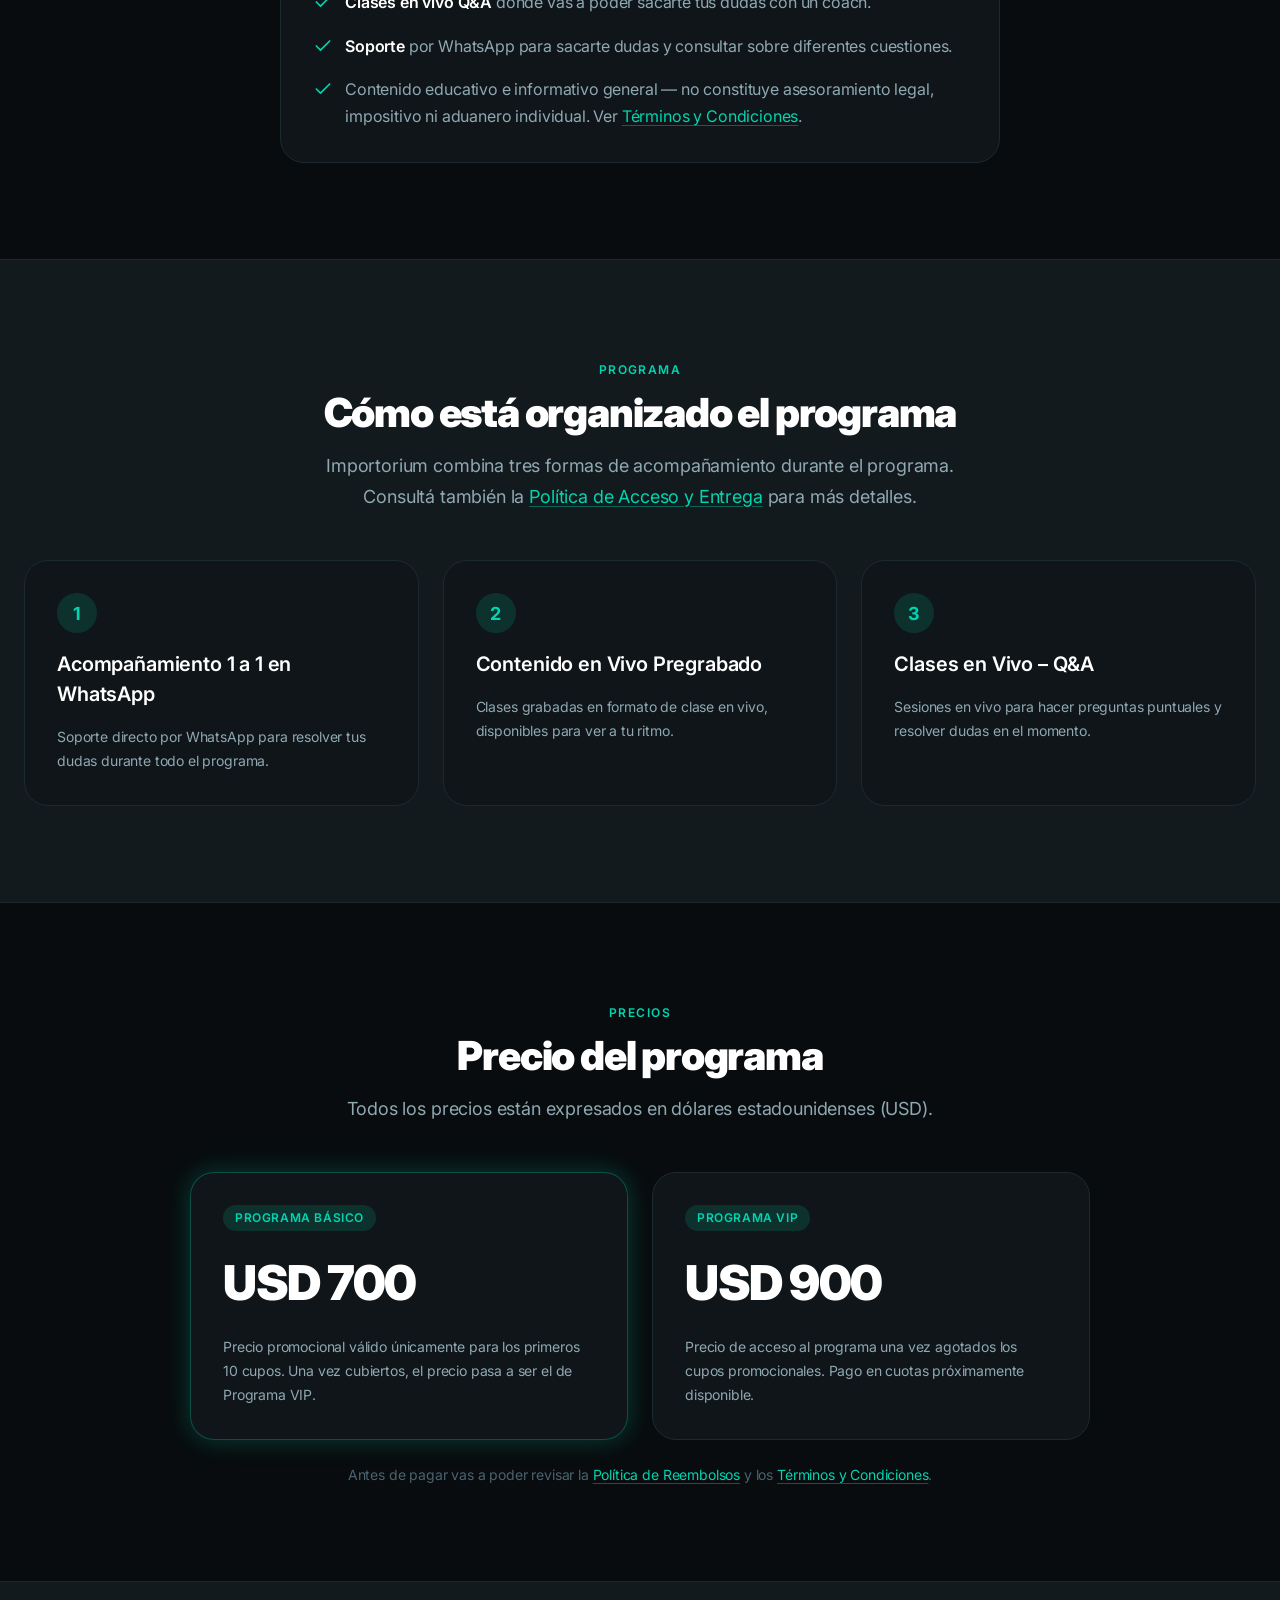
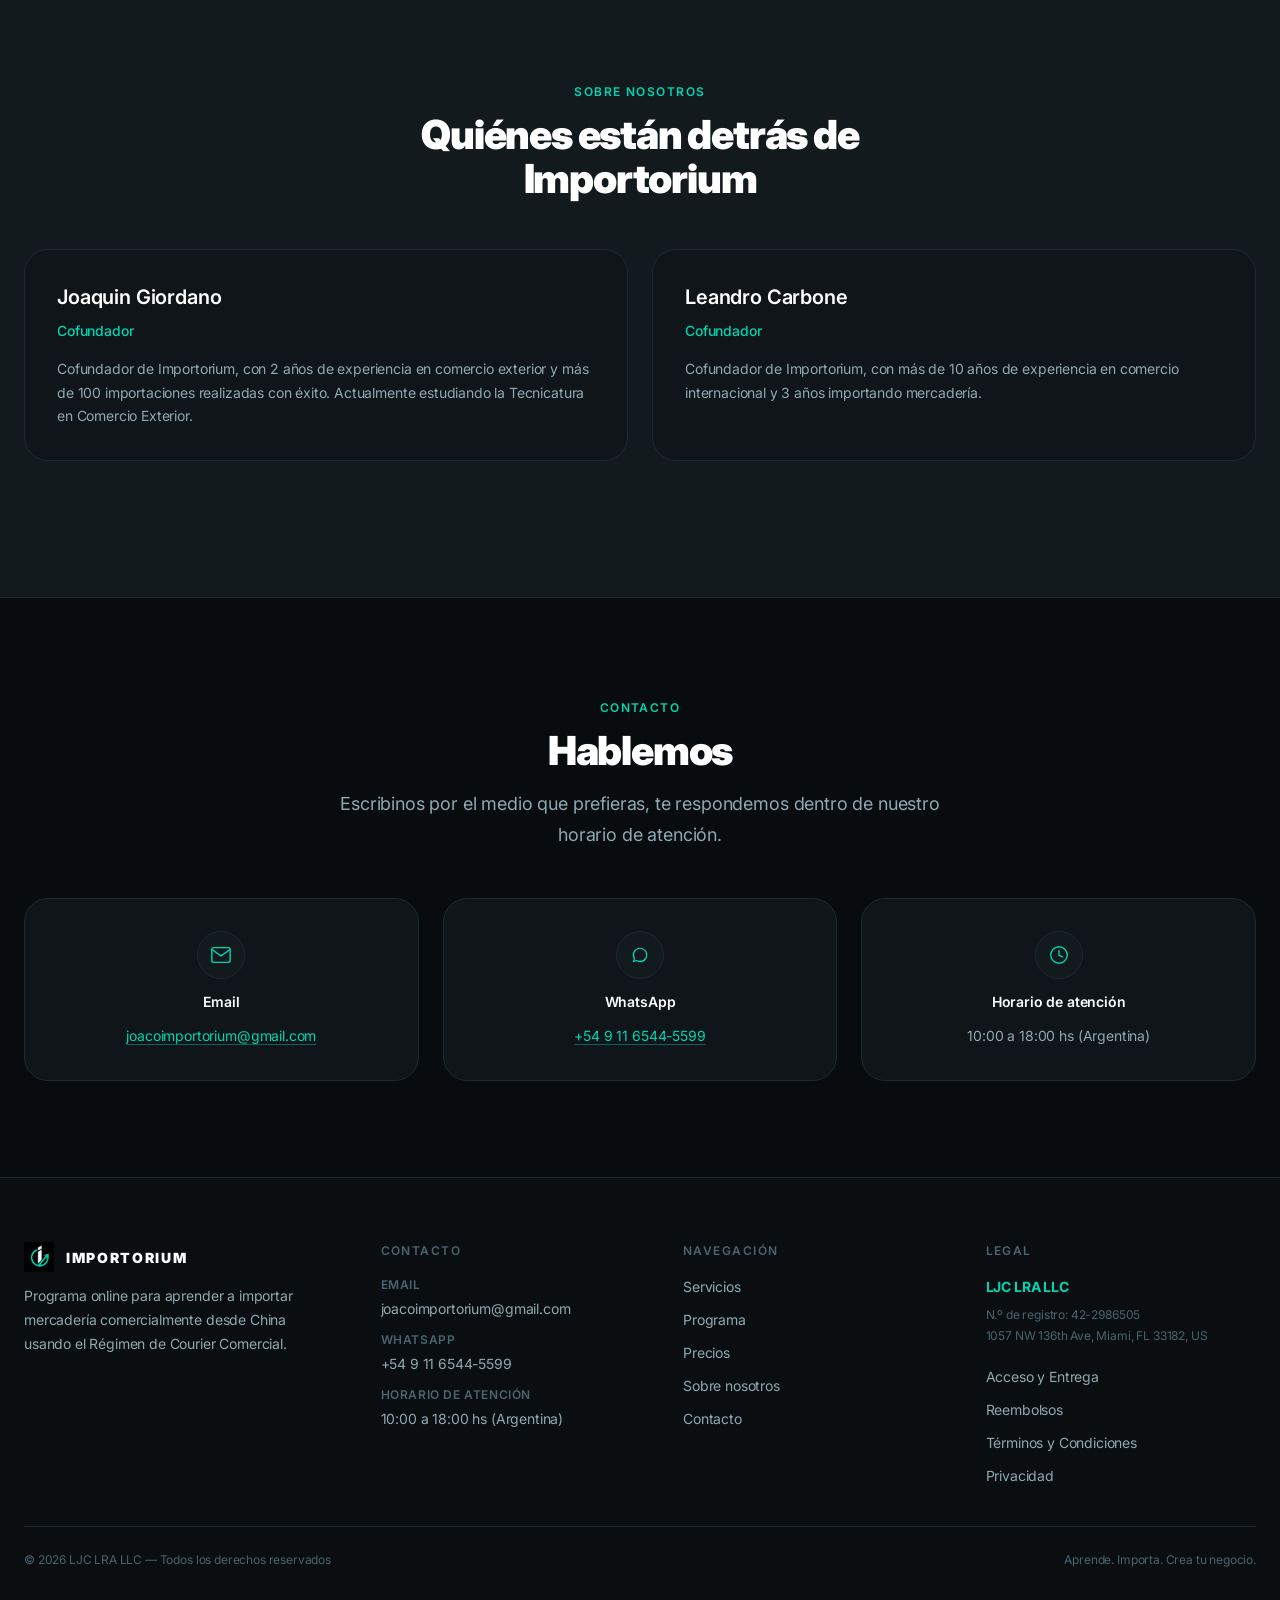
==== commit 6cf14c93: "v4" ====
--- a/index.html
+++ b/index.html
@@ -288,7 +288,7 @@
         <div class="sobre__card" data-animate>
           <span class="sobre__name">Leandro Carbone</span>
           <span class="sobre__role" data-i18n="sobre.lean_role">Cofundador</span>
-          <p class="sobre__bio" data-i18n="sobre.lean_bio">Cofundador de Importorium, a cargo del acompañamiento a los alumnos durante el programa.</p>
+          <p class="sobre__bio" data-i18n="sobre.lean_bio">Cofundador de Importorium, con más de 10 años de experiencia en comercio internacional y 3 años importando mercadería.</p>
         </div>
       </div>
     </div>
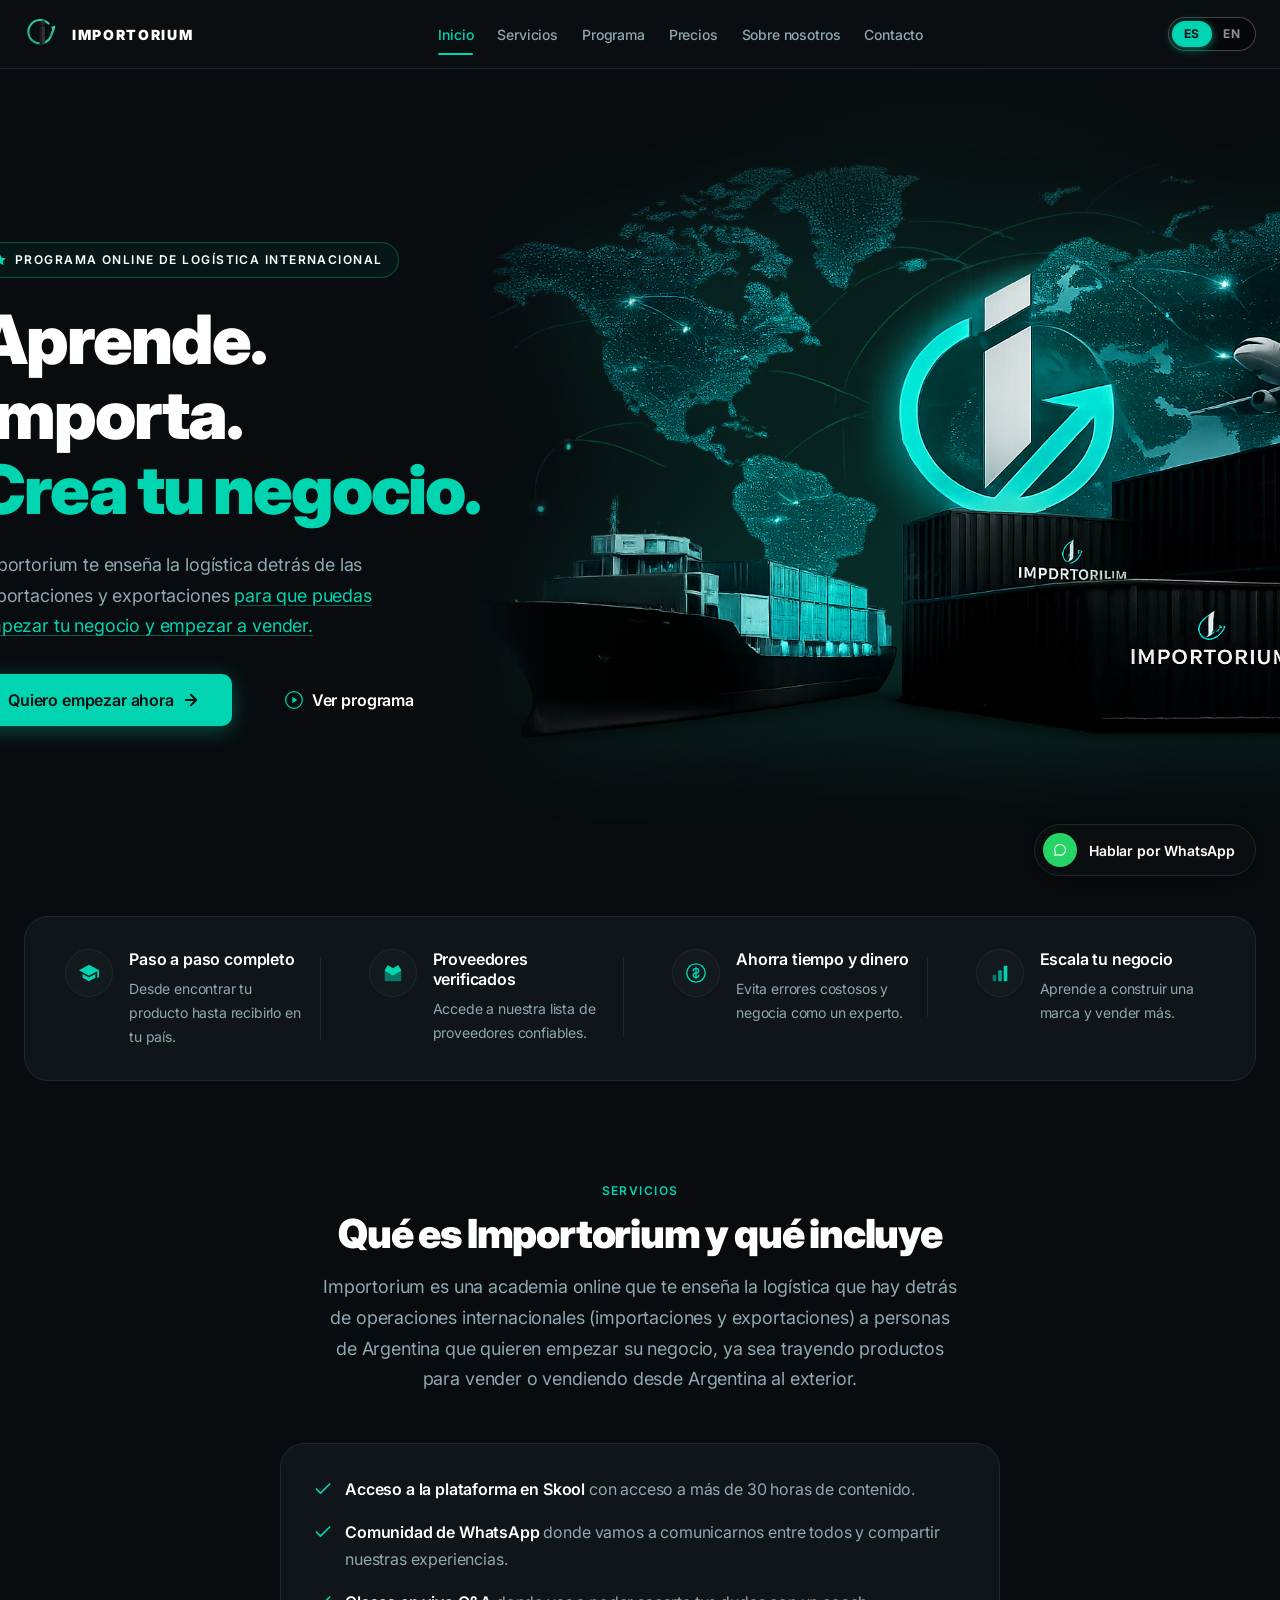
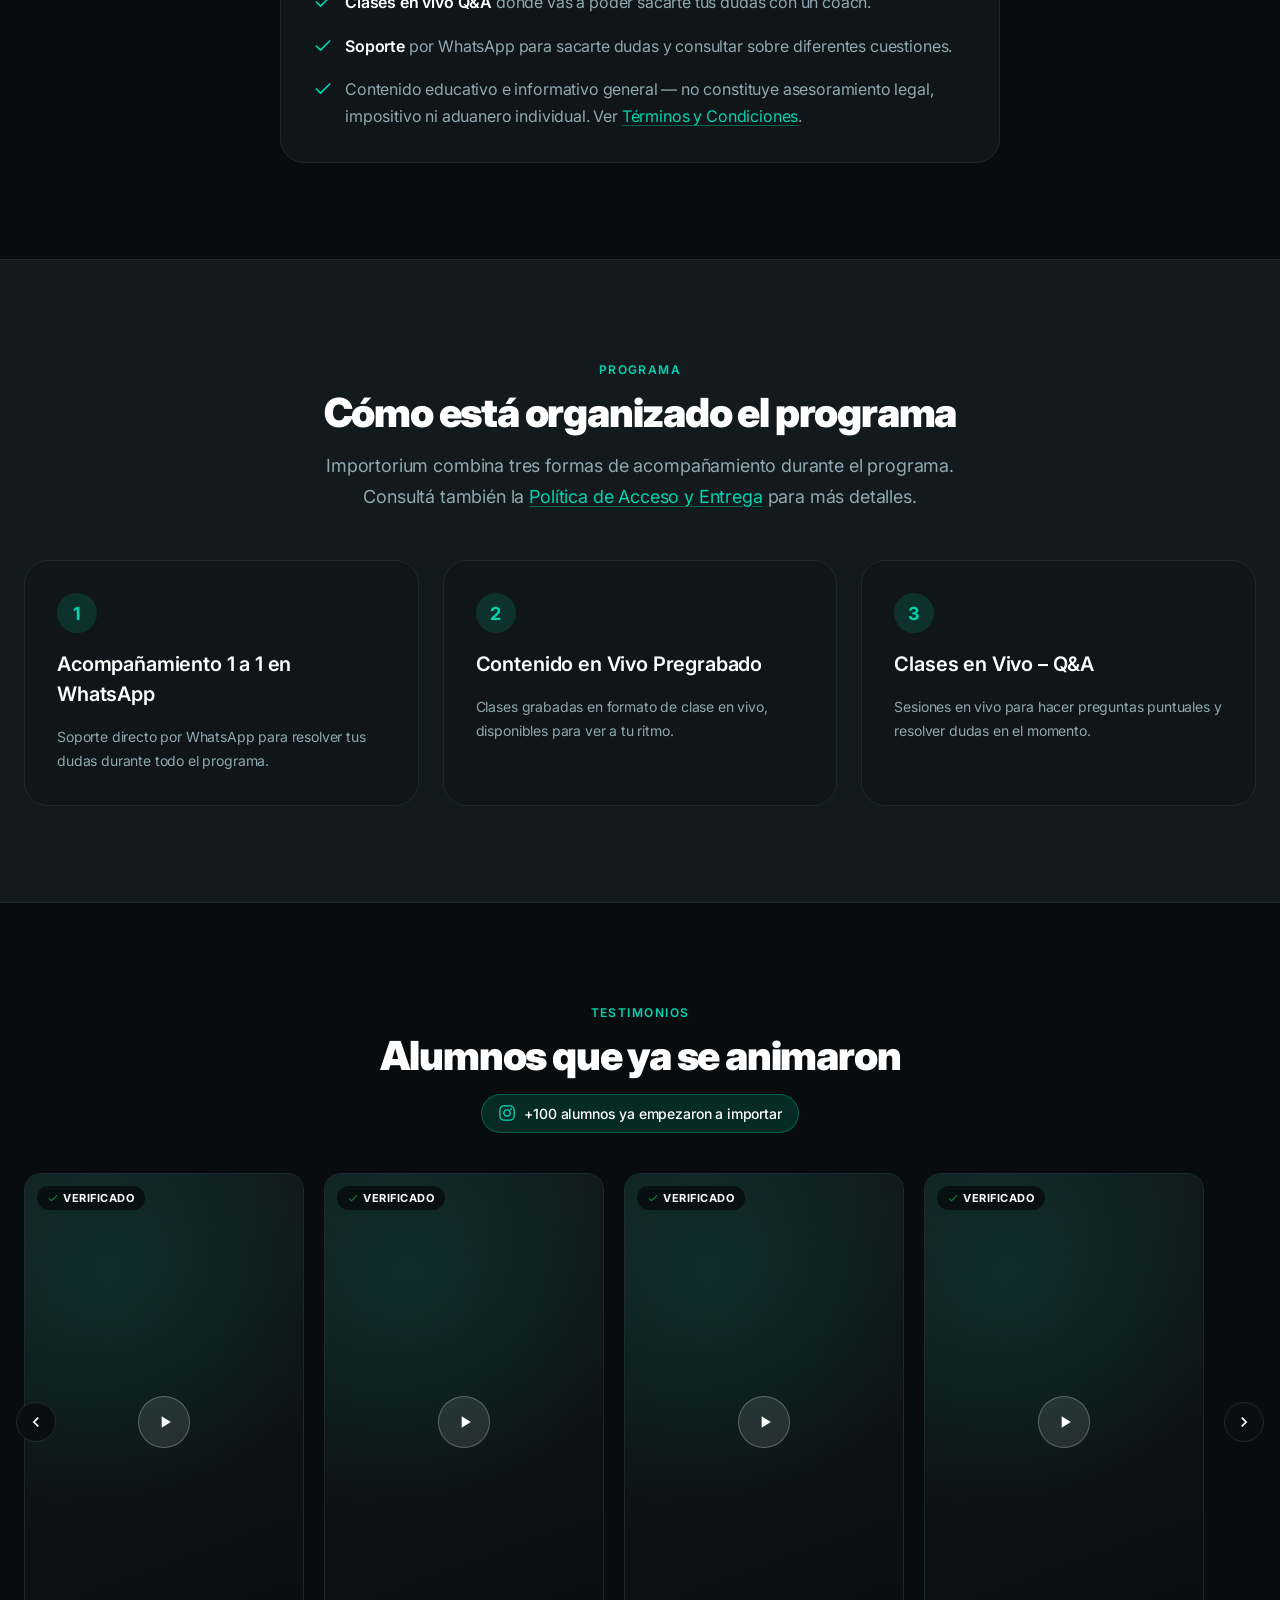
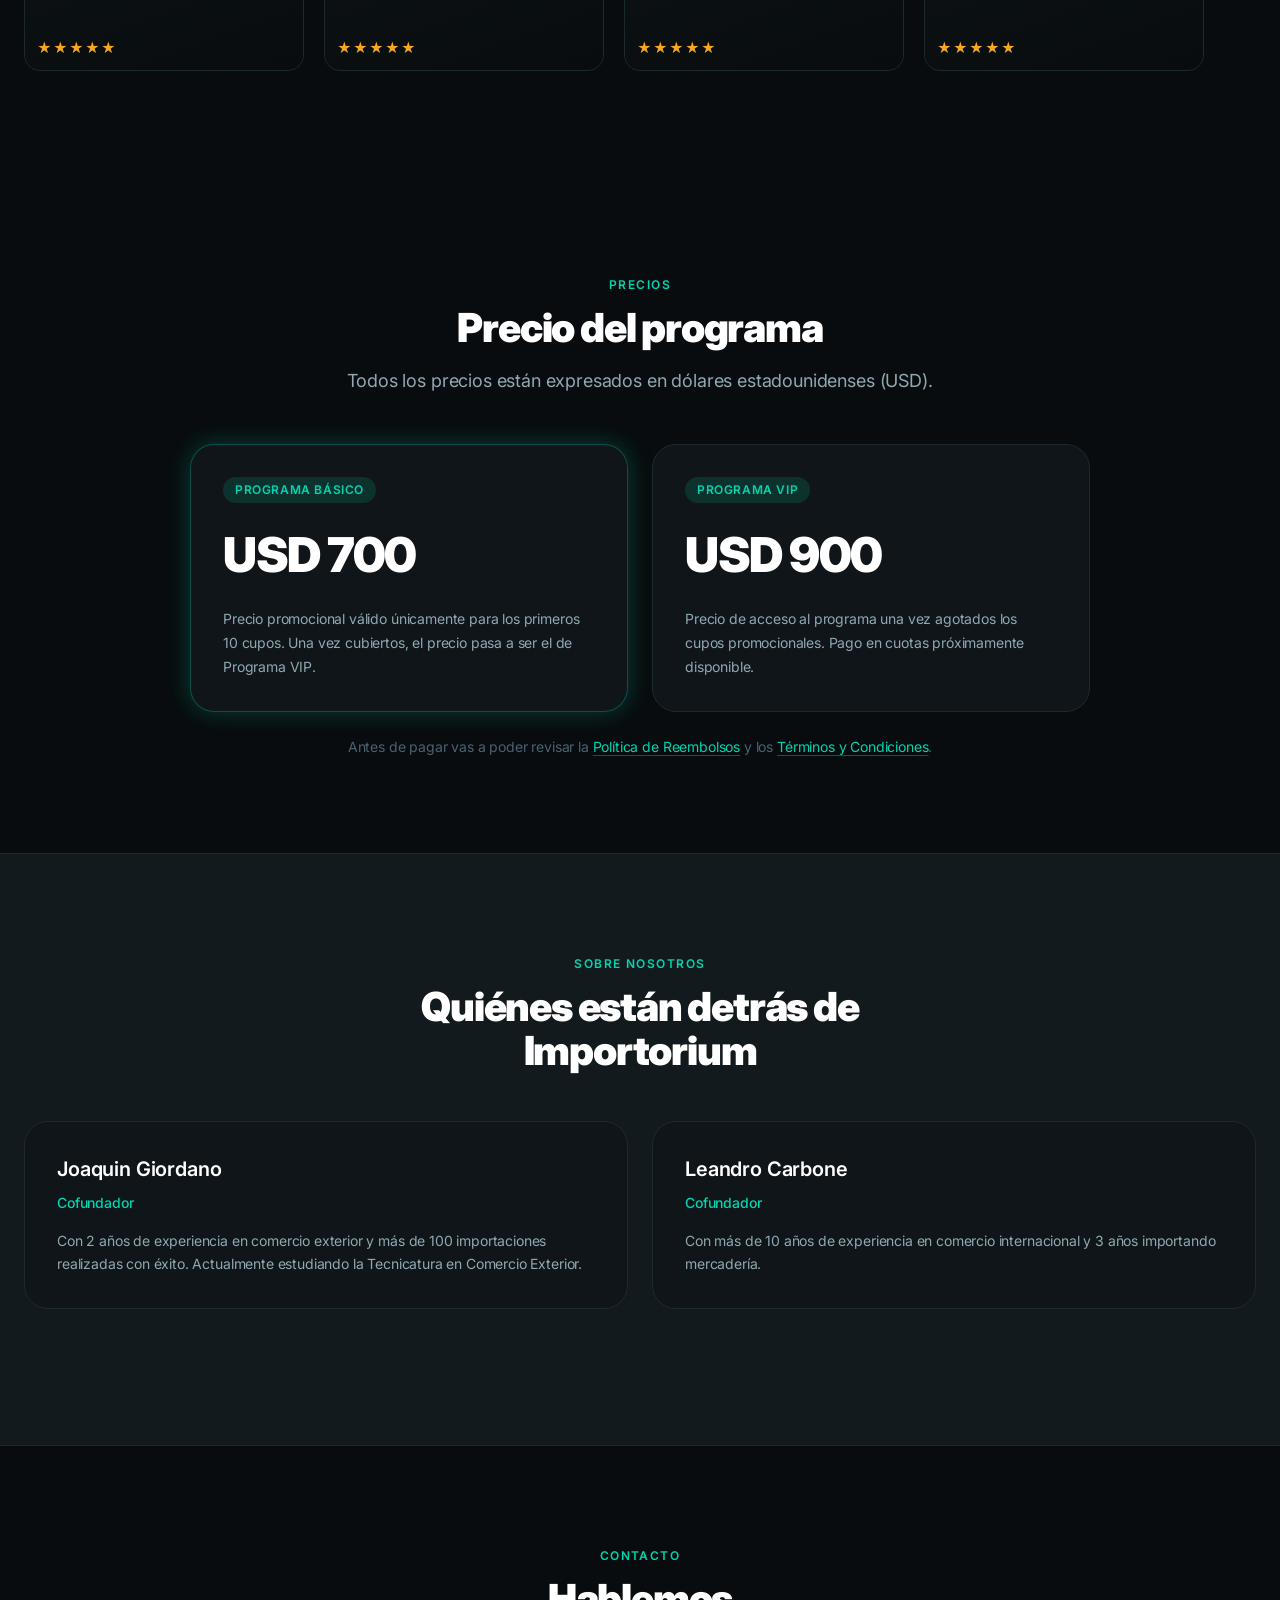
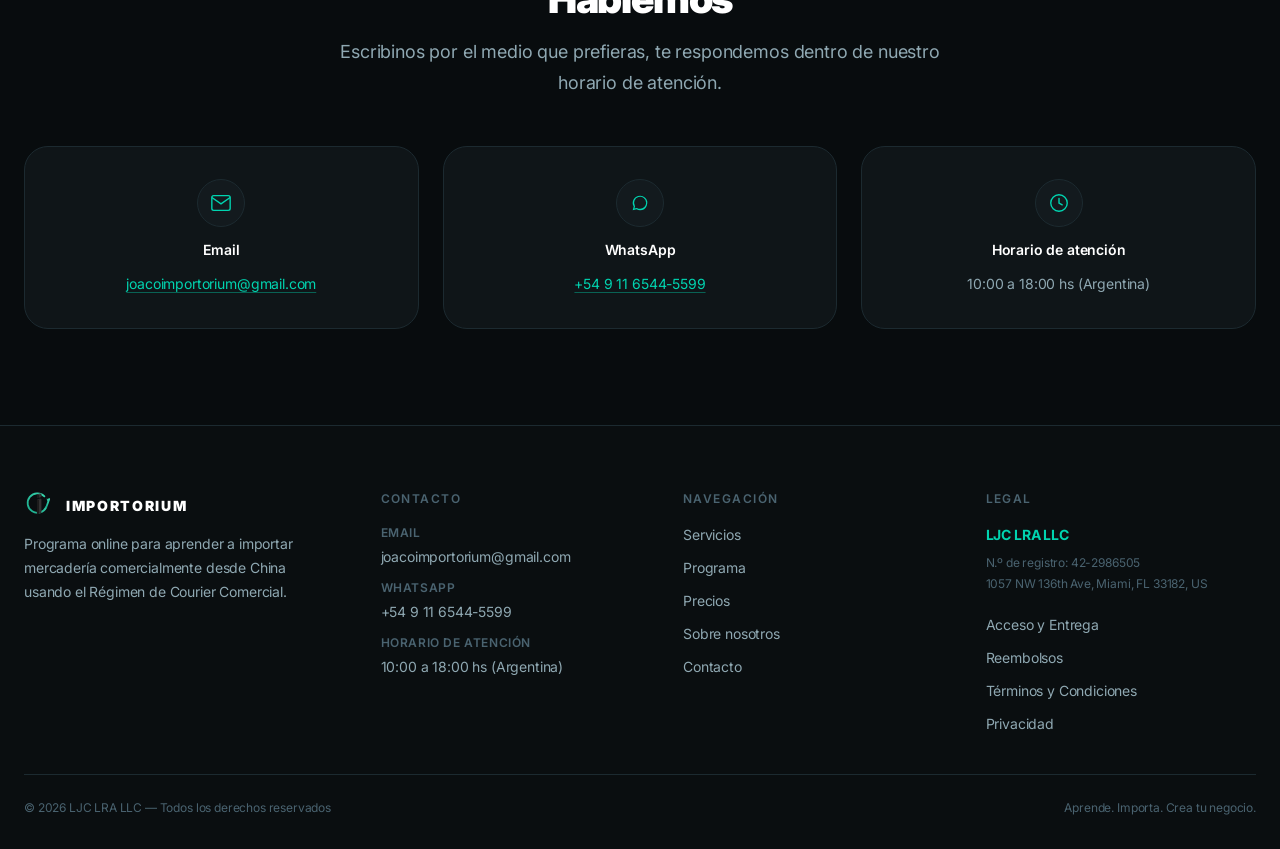
==== commit 611d1229: "carru de videos" ====
--- a/index.html
+++ b/index.html
@@ -17,10 +17,12 @@
   <link rel="stylesheet" href="css/hero.css">
   <link rel="stylesheet" href="css/features.css">
   <link rel="stylesheet" href="css/sections.css">
+  <link rel="stylesheet" href="css/reviews.css">
   <link rel="stylesheet" href="css/footer.css">
   <link rel="stylesheet" href="css/utilities.css">
-
-  <link rel="icon" type="image/png" href="assets/logo.png">
+  <link rel="stylesheet" href="css/whatsapp-float.css">
+
+  <link rel="icon" type="image/svg+xml" href="assets/logo.svg">
 </head>
 <body>
 
@@ -28,7 +30,7 @@
   <header class="navbar" id="navbar">
     <div class="container navbar__inner">
       <a href="#inicio" class="navbar__logo">
-        <img src="assets/logo.png" alt="Importorium Logo" class="navbar__logo-img">
+        <img src="assets/logo.svg" alt="Importorium Logo" class="navbar__logo-img">
         <span class="navbar__logo-text">IMPORTORIUM</span>
       </a>
 
@@ -246,6 +248,72 @@
     </div>
   </section>
 
+  <!-- RESEÑAS EN VIDEO -->
+  <section class="section" id="resenas" aria-label="Reseñas de alumnos de Importorium">
+    <div class="container">
+      <div class="aq-head">
+        <span class="section__eyebrow" data-i18n="resenas.eyebrow">Testimonios</span>
+        <h2 class="aq-title" data-i18n="resenas.title">Alumnos que ya se animaron</h2>
+        <span class="aq-pill">
+          <svg class="aq-ig" viewBox="0 0 24 24" fill="none" aria-hidden="true">
+            <rect x="2.5" y="2.5" width="19" height="19" rx="5.5" stroke="url(#aqg)" stroke-width="1.8"></rect>
+            <circle cx="12" cy="12" r="4.2" stroke="url(#aqg)" stroke-width="1.8"></circle>
+            <circle cx="17.4" cy="6.6" r="1.3" fill="url(#aqg)"></circle>
+            <defs>
+              <linearGradient id="aqg" x1="2" y1="2" x2="22" y2="22">
+                <stop stop-color="#00D4B0"></stop>
+                <stop offset="1" stop-color="#7CF2DC"></stop>
+              </linearGradient>
+            </defs>
+          </svg>
+          <span class="aq-pill-txt" data-i18n="resenas.pill">+100 alumnos ya empezaron a importar</span>
+        </span>
+      </div>
+
+      <div class="aq-wrap">
+        <button class="aq-nav aq-prev" type="button" aria-label="Video anterior" data-i18n-attr="aria-label:resenas.prev_aria">
+          <svg viewBox="0 0 24 24"><path d="M15.4 7.4 14 6l-6 6 6 6 1.4-1.4L10.8 12z"></path></svg>
+        </button>
+        <button class="aq-nav aq-next" type="button" aria-label="Video siguiente" data-i18n-attr="aria-label:resenas.next_aria">
+          <svg viewBox="0 0 24 24"><path d="m8.6 16.6 1.4 1.4 6-6-6-6-1.4 1.4 4.6 4.6z"></path></svg>
+        </button>
+
+        <div class="aq-track" id="aq-track">
+          <div class="aq-card" data-animate>
+            <span class="aq-badge"><svg viewBox="0 0 24 24" fill="#15803d"><path d="M9 16.2 4.8 12l-1.4 1.4L9 19 21 7l-1.4-1.4z"></path></svg>VERIFICADO</span>
+            <div class="aq-video-placeholder"><div class="aq-play"><svg viewBox="0 0 24 24" fill="currentColor"><path d="M8 5v14l11-7z"></path></svg></div></div>
+            <div class="aq-foot-card"><div class="aq-stars">★★★★★</div></div>
+          </div>
+          <div class="aq-card" data-animate>
+            <span class="aq-badge"><svg viewBox="0 0 24 24" fill="#15803d"><path d="M9 16.2 4.8 12l-1.4 1.4L9 19 21 7l-1.4-1.4z"></path></svg>VERIFICADO</span>
+            <div class="aq-video-placeholder"><div class="aq-play"><svg viewBox="0 0 24 24" fill="currentColor"><path d="M8 5v14l11-7z"></path></svg></div></div>
+            <div class="aq-foot-card"><div class="aq-stars">★★★★★</div></div>
+          </div>
+          <div class="aq-card" data-animate>
+            <span class="aq-badge"><svg viewBox="0 0 24 24" fill="#15803d"><path d="M9 16.2 4.8 12l-1.4 1.4L9 19 21 7l-1.4-1.4z"></path></svg>VERIFICADO</span>
+            <div class="aq-video-placeholder"><div class="aq-play"><svg viewBox="0 0 24 24" fill="currentColor"><path d="M8 5v14l11-7z"></path></svg></div></div>
+            <div class="aq-foot-card"><div class="aq-stars">★★★★★</div></div>
+          </div>
+          <div class="aq-card" data-animate>
+            <span class="aq-badge"><svg viewBox="0 0 24 24" fill="#15803d"><path d="M9 16.2 4.8 12l-1.4 1.4L9 19 21 7l-1.4-1.4z"></path></svg>VERIFICADO</span>
+            <div class="aq-video-placeholder"><div class="aq-play"><svg viewBox="0 0 24 24" fill="currentColor"><path d="M8 5v14l11-7z"></path></svg></div></div>
+            <div class="aq-foot-card"><div class="aq-stars">★★★★★</div></div>
+          </div>
+          <div class="aq-card" data-animate>
+            <span class="aq-badge"><svg viewBox="0 0 24 24" fill="#15803d"><path d="M9 16.2 4.8 12l-1.4 1.4L9 19 21 7l-1.4-1.4z"></path></svg>VERIFICADO</span>
+            <div class="aq-video-placeholder"><div class="aq-play"><svg viewBox="0 0 24 24" fill="currentColor"><path d="M8 5v14l11-7z"></path></svg></div></div>
+            <div class="aq-foot-card"><div class="aq-stars">★★★★★</div></div>
+          </div>
+          <div class="aq-card" data-animate>
+            <span class="aq-badge"><svg viewBox="0 0 24 24" fill="#15803d"><path d="M9 16.2 4.8 12l-1.4 1.4L9 19 21 7l-1.4-1.4z"></path></svg>VERIFICADO</span>
+            <div class="aq-video-placeholder"><div class="aq-play"><svg viewBox="0 0 24 24" fill="currentColor"><path d="M8 5v14l11-7z"></path></svg></div></div>
+            <div class="aq-foot-card"><div class="aq-stars">★★★★★</div></div>
+          </div>
+        </div>
+      </div>
+    </div>
+  </section>
+
   <!-- PRECIOS -->
   <section class="section" id="precios">
     <div class="container">
@@ -283,12 +351,12 @@
         <div class="sobre__card" data-animate>
           <span class="sobre__name">Joaquin Giordano</span>
           <span class="sobre__role" data-i18n="sobre.joao_role">Cofundador</span>
-          <p class="sobre__bio" data-i18n="sobre.joao_bio">Cofundador de Importorium, con 2 años de experiencia en comercio exterior y más de 100 importaciones realizadas con éxito. Actualmente estudiando la Tecnicatura en Comercio Exterior.</p>
+          <p class="sobre__bio" data-i18n="sobre.joao_bio">Con 2 años de experiencia en comercio exterior y más de 100 importaciones realizadas con éxito. Actualmente estudiando la Tecnicatura en Comercio Exterior.</p>
         </div>
         <div class="sobre__card" data-animate>
           <span class="sobre__name">Leandro Carbone</span>
           <span class="sobre__role" data-i18n="sobre.lean_role">Cofundador</span>
-          <p class="sobre__bio" data-i18n="sobre.lean_bio">Cofundador de Importorium, con más de 10 años de experiencia en comercio internacional y 3 años importando mercadería.</p>
+          <p class="sobre__bio" data-i18n="sobre.lean_bio">Con más de 10 años de experiencia en comercio internacional y 3 años importando mercadería.</p>
         </div>
       </div>
     </div>
@@ -335,7 +403,7 @@
       <div class="footer__grid">
         <div class="footer__brand">
           <a href="#inicio" class="footer__logo">
-            <img src="assets/logo.png" alt="Importorium Logo" class="footer__logo-img">
+            <img src="assets/logo.svg" alt="Importorium Logo" class="footer__logo-img">
             <span class="footer__logo-text">IMPORTORIUM</span>
           </a>
           <p class="footer__tagline" data-i18n="common.footer.tagline">Programa online para aprender a importar mercadería comercialmente desde China usando el Régimen de Courier Comercial.</p>
@@ -393,7 +461,22 @@
     </div>
   </footer>
 
+  <a
+    href="https://wa.me/5491165445599?text=Hola!%20Estoy%20interesado%20en%20aprender%20a%20importar"
+    target="_blank"
+    rel="noopener"
+    class="whatsapp-float"
+    aria-label="Hablar por WhatsApp"
+    data-i18n-attr="aria-label:common.whatsapp_float"
+  >
+    <span class="whatsapp-float__icon" aria-hidden="true">
+      <svg width="18" height="18" viewBox="0 0 24 24" fill="none"><path d="M17.6 6.32A7.85 7.85 0 0 0 12.05 4a7.94 7.94 0 0 0-6.9 11.9L4 20l4.2-1.1a7.9 7.9 0 0 0 3.85 1h.01a7.94 7.94 0 0 0 5.54-13.58ZM12.06 18.4h-.01a6.57 6.57 0 0 1-3.36-.92l-.24-.14-2.5.65.67-2.44-.16-.25a6.6 6.6 0 1 1 12.24-3.5 6.55 6.55 0 0 1-6.64 6.6Z" fill="currentColor"/></svg>
+    </span>
+    <span class="whatsapp-float__label" data-i18n="common.whatsapp_float">Hablar por WhatsApp</span>
+  </a>
+
   <script src="js/i18n.js"></script>
   <script src="js/main.js"></script>
+  <script src="js/reviews.js"></script>
 </body>
 </html>
--- a/css/reviews.css
+++ b/css/reviews.css
@@ -0,0 +1,186 @@
+/* Reseñas en video (carrusel) */
+
+.aq-head {
+  max-width: 640px;
+  margin-inline: auto;
+  margin-bottom: var(--space-8);
+  text-align: center;
+}
+
+.aq-title {
+  font-size: var(--text-3xl);
+  font-weight: var(--font-black);
+  letter-spacing: var(--ls-tight);
+  line-height: var(--lh-tight);
+  color: var(--color-text-primary);
+  margin-bottom: var(--space-4);
+}
+
+.aq-pill {
+  display: inline-flex;
+  align-items: center;
+  gap: var(--space-2);
+  padding: var(--space-2) var(--space-4);
+  border: 1px solid var(--color-border-accent);
+  border-radius: var(--radius-full);
+  background-color: var(--color-accent-glow);
+}
+
+.aq-ig {
+  width: 18px;
+  height: 18px;
+  flex-shrink: 0;
+}
+
+.aq-pill-txt {
+  font-size: var(--text-sm);
+  font-weight: var(--font-medium);
+  color: var(--color-text-primary);
+}
+
+.aq-wrap {
+  position: relative;
+}
+
+.aq-track {
+  display: flex;
+  gap: var(--space-5);
+  overflow-x: auto;
+  scroll-snap-type: x mandatory;
+  padding-block: var(--space-2);
+  scrollbar-width: none;
+  -ms-overflow-style: none;
+}
+
+.aq-track::-webkit-scrollbar {
+  display: none;
+}
+
+.aq-card {
+  position: relative;
+  flex: 0 0 auto;
+  width: clamp(200px, 22vw, 280px);
+  aspect-ratio: 9 / 16;
+  border-radius: var(--radius-lg);
+  overflow: hidden;
+  background-color: var(--color-bg-card);
+  border: 1px solid var(--color-border);
+  scroll-snap-align: start;
+}
+
+.aq-video-placeholder {
+  position: absolute;
+  inset: 0;
+  display: flex;
+  align-items: center;
+  justify-content: center;
+  background:
+    radial-gradient(circle at 30% 20%, rgba(0, 212, 176, 0.12), transparent 55%),
+    linear-gradient(160deg, var(--color-bg-card-alt), var(--color-bg-base));
+}
+
+.aq-badge {
+  position: absolute;
+  top: var(--space-3);
+  left: var(--space-3);
+  z-index: 2;
+  display: inline-flex;
+  align-items: center;
+  gap: 4px;
+  padding: 4px 10px;
+  border-radius: var(--radius-full);
+  background-color: rgba(8, 12, 14, 0.85);
+  backdrop-filter: blur(4px);
+  font-size: 11px;
+  font-weight: var(--font-bold);
+  letter-spacing: var(--ls-wide);
+  color: var(--color-text-primary);
+}
+
+.aq-badge svg {
+  width: 12px;
+  height: 12px;
+}
+
+.aq-play {
+  width: 52px;
+  height: 52px;
+  border-radius: 50%;
+  display: flex;
+  align-items: center;
+  justify-content: center;
+  background-color: rgba(255, 255, 255, 0.1);
+  border: 1px solid rgba(255, 255, 255, 0.25);
+  color: var(--color-text-primary);
+}
+
+.aq-play svg {
+  width: 20px;
+  height: 20px;
+  margin-left: 2px;
+}
+
+.aq-foot-card {
+  position: absolute;
+  bottom: var(--space-3);
+  left: var(--space-3);
+}
+
+.aq-stars {
+  color: #f5a623;
+  font-size: var(--text-sm);
+  letter-spacing: 1px;
+}
+
+.aq-nav {
+  position: absolute;
+  top: 50%;
+  transform: translateY(-50%);
+  width: 40px;
+  height: 40px;
+  border-radius: 50%;
+  background-color: var(--color-bg-nav);
+  border: 1px solid var(--color-border);
+  color: var(--color-text-primary);
+  display: flex;
+  align-items: center;
+  justify-content: center;
+  cursor: pointer;
+  z-index: 3;
+  transition: border-color 0.2s ease, color 0.2s ease;
+}
+
+.aq-nav:hover {
+  border-color: var(--color-border-accent);
+  color: var(--color-accent);
+}
+
+.aq-nav svg {
+  width: 20px;
+  height: 20px;
+  fill: currentColor;
+}
+
+.aq-prev {
+  left: -8px;
+}
+
+.aq-next {
+  right: -8px;
+}
+
+@media (max-width: 900px) {
+  .aq-prev {
+    left: var(--space-2);
+  }
+
+  .aq-next {
+    right: var(--space-2);
+  }
+}
+
+@media (max-width: 640px) {
+  .aq-nav {
+    display: none;
+  }
+}
--- a/css/whatsapp-float.css
+++ b/css/whatsapp-float.css
@@ -0,0 +1,50 @@
+.whatsapp-float {
+  position: fixed;
+  right: var(--space-6);
+  bottom: var(--space-6);
+  z-index: 200;
+  display: inline-flex;
+  align-items: center;
+  gap: var(--space-3);
+  padding: var(--space-2);
+  padding-right: var(--space-5);
+  background-color: var(--color-bg-nav);
+  border: 1px solid var(--color-border);
+  border-radius: var(--radius-full);
+  box-shadow: var(--shadow-card);
+  text-decoration: none;
+  color: var(--color-text-primary);
+  font-size: var(--text-sm);
+  font-weight: var(--font-semibold);
+  transition: transform 0.2s ease, box-shadow 0.2s ease, border-color 0.2s ease;
+}
+
+.whatsapp-float:hover {
+  transform: translateY(-2px);
+  border-color: rgba(37, 211, 102, 0.4);
+  box-shadow: var(--shadow-card), 0 0 24px rgba(37, 211, 102, 0.25);
+}
+
+.whatsapp-float__icon {
+  display: flex;
+  align-items: center;
+  justify-content: center;
+  width: 34px;
+  height: 34px;
+  border-radius: 50%;
+  background-color: #25D366;
+  color: #fff;
+  flex-shrink: 0;
+}
+
+@media (max-width: 480px) {
+  .whatsapp-float {
+    right: var(--space-4);
+    bottom: var(--space-4);
+    padding: var(--space-2);
+  }
+
+  .whatsapp-float__label {
+    display: none;
+  }
+}
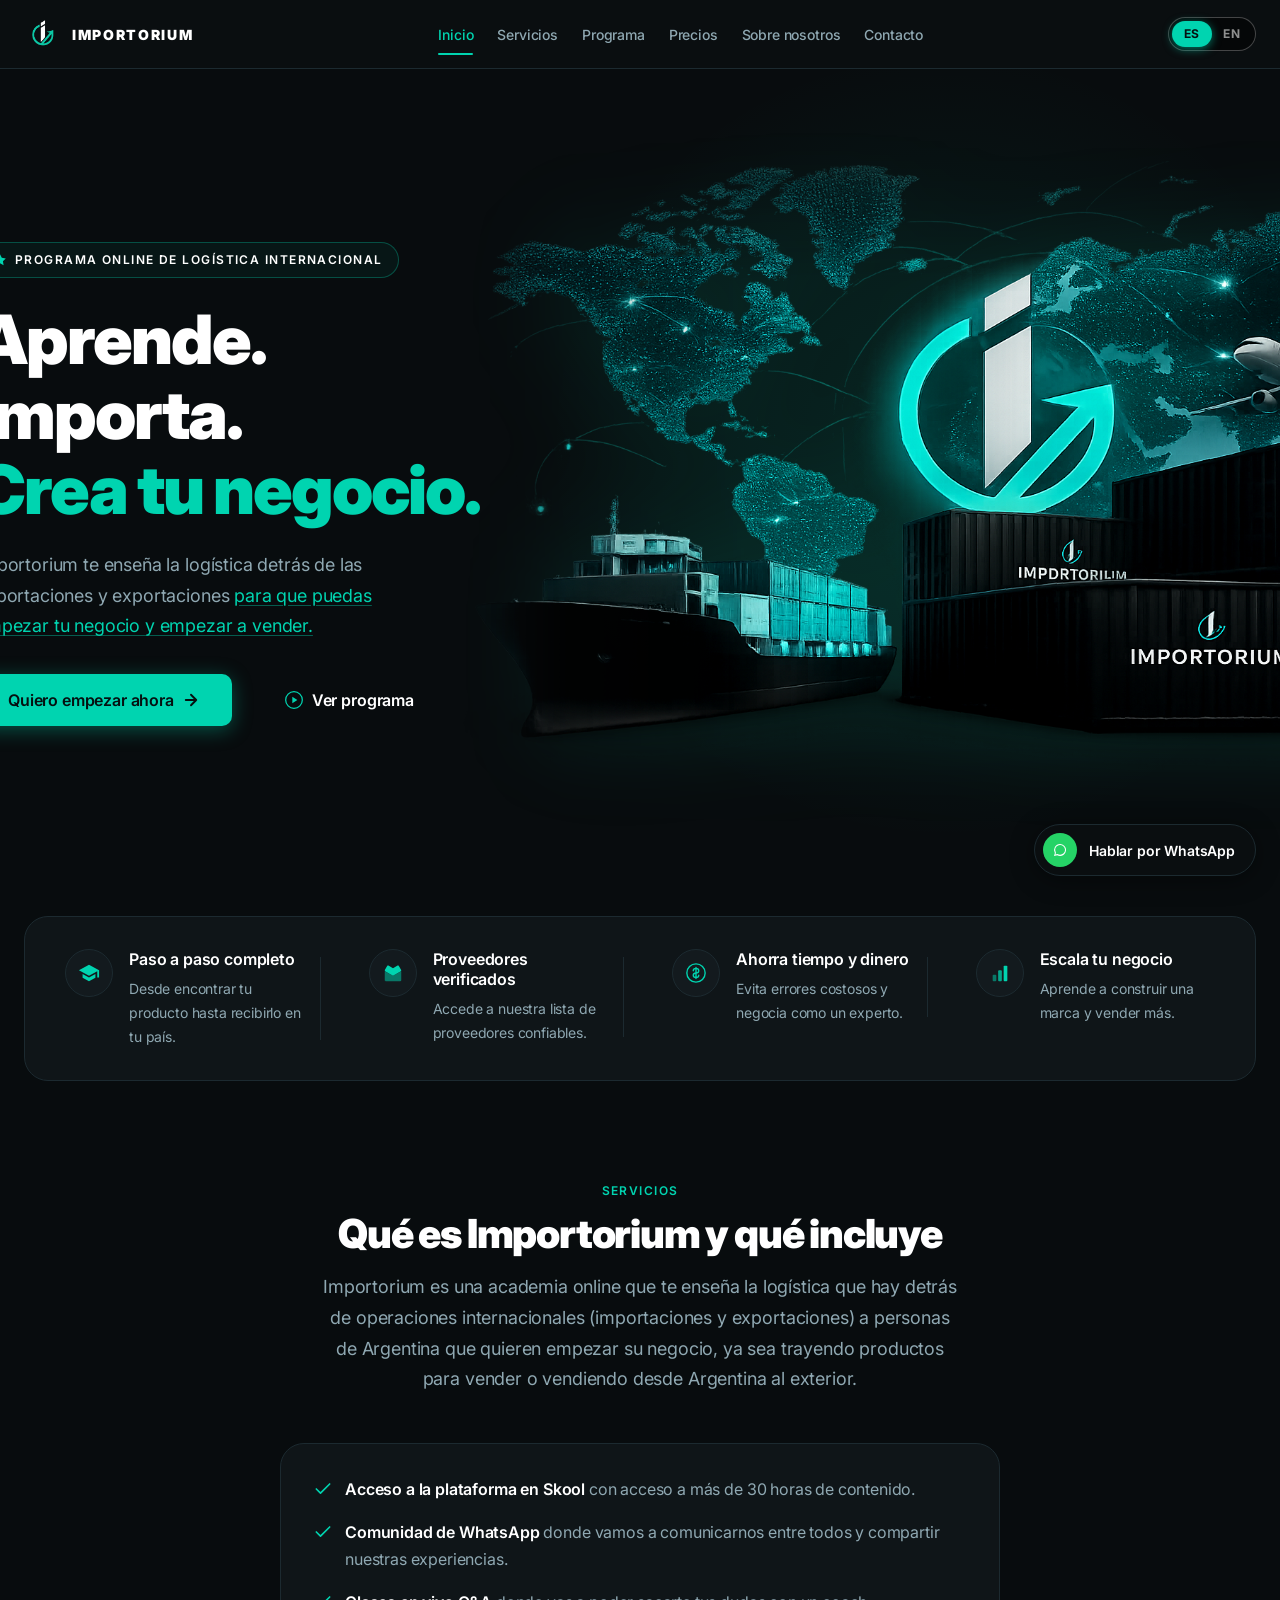
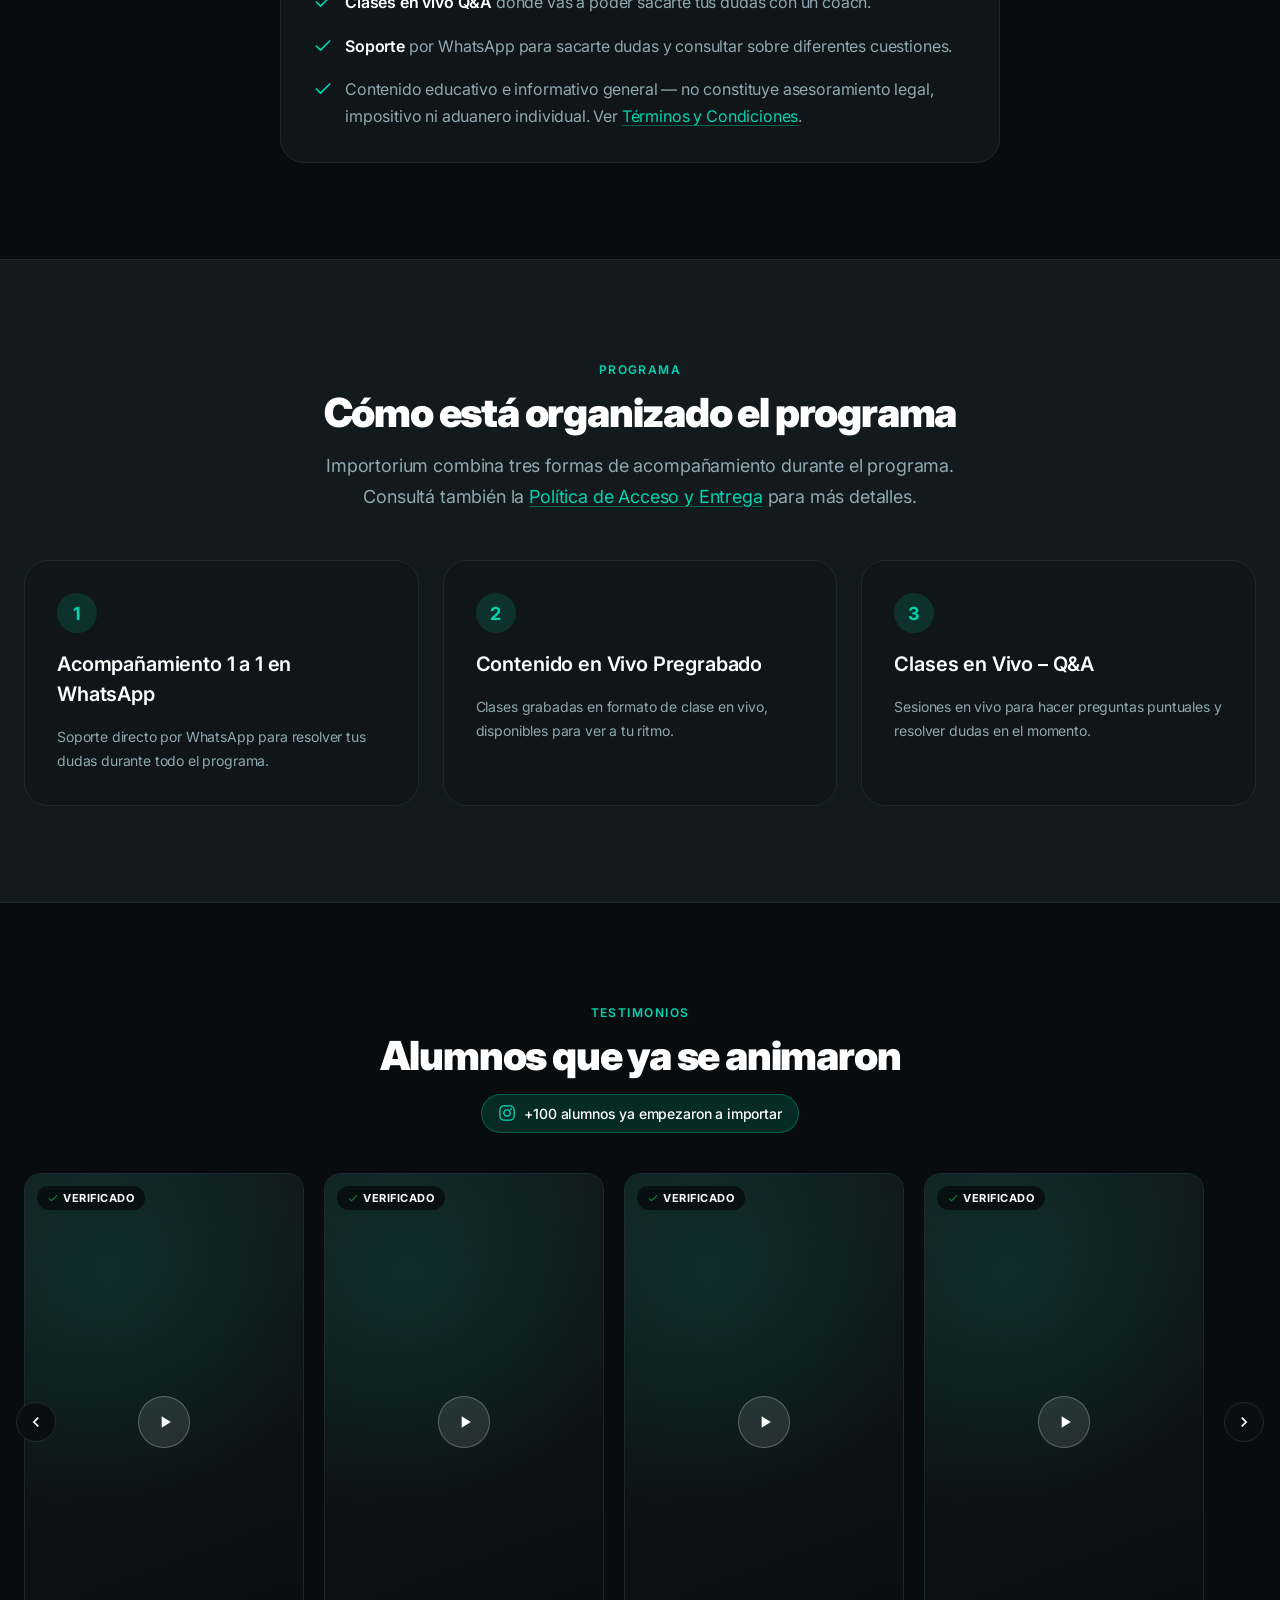
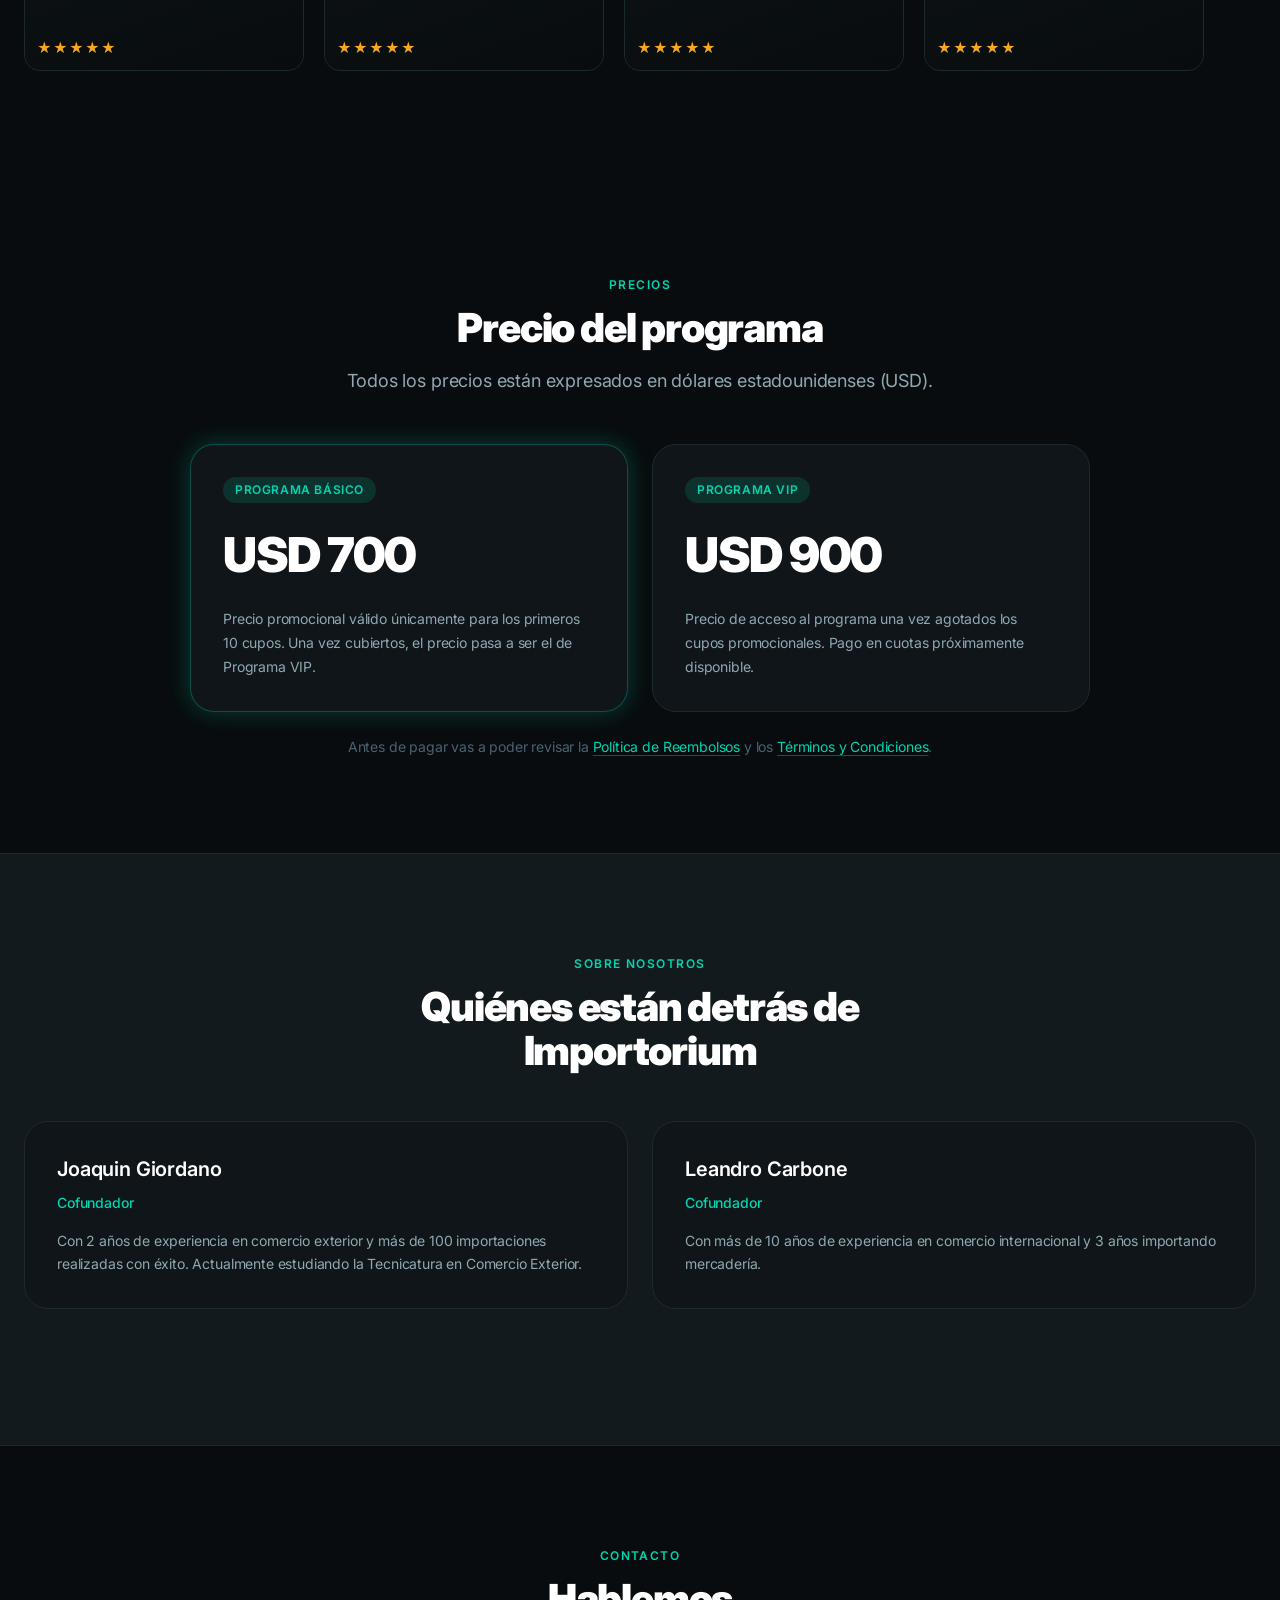
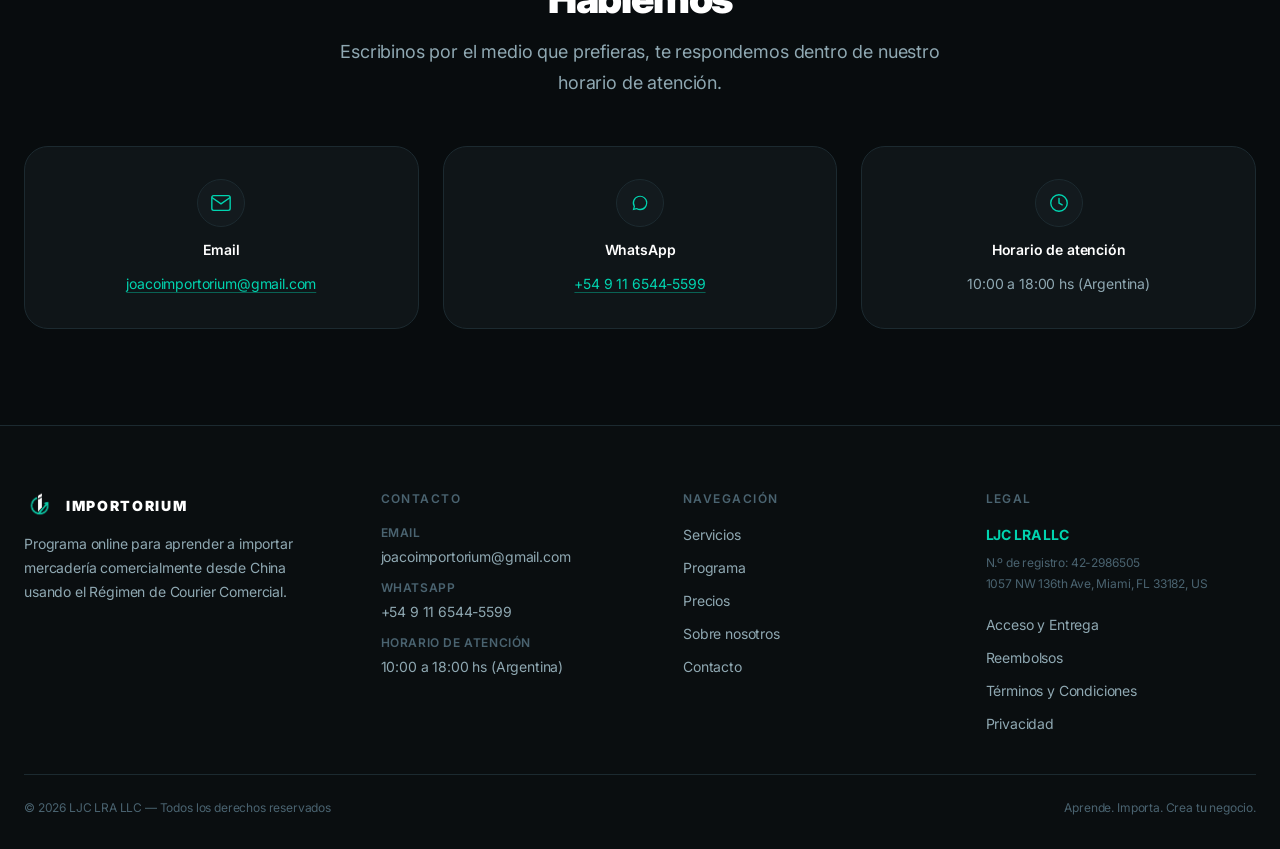
==== commit 0c13a51c: "logo fixed" ====
--- a/index.html
+++ b/index.html
@@ -22,7 +22,7 @@
   <link rel="stylesheet" href="css/utilities.css">
   <link rel="stylesheet" href="css/whatsapp-float.css">
 
-  <link rel="icon" type="image/svg+xml" href="assets/logo.svg">
+  <link rel="icon" type="image/png" href="assets/logo.png">
 </head>
 <body>
 
@@ -30,7 +30,7 @@
   <header class="navbar" id="navbar">
     <div class="container navbar__inner">
       <a href="#inicio" class="navbar__logo">
-        <img src="assets/logo.svg" alt="Importorium Logo" class="navbar__logo-img">
+        <img src="assets/logo.png" alt="Importorium Logo" class="navbar__logo-img">
         <span class="navbar__logo-text">IMPORTORIUM</span>
       </a>
 
@@ -403,7 +403,7 @@
       <div class="footer__grid">
         <div class="footer__brand">
           <a href="#inicio" class="footer__logo">
-            <img src="assets/logo.svg" alt="Importorium Logo" class="footer__logo-img">
+            <img src="assets/logo.png" alt="Importorium Logo" class="footer__logo-img">
             <span class="footer__logo-text">IMPORTORIUM</span>
           </a>
           <p class="footer__tagline" data-i18n="common.footer.tagline">Programa online para aprender a importar mercadería comercialmente desde China usando el Régimen de Courier Comercial.</p>
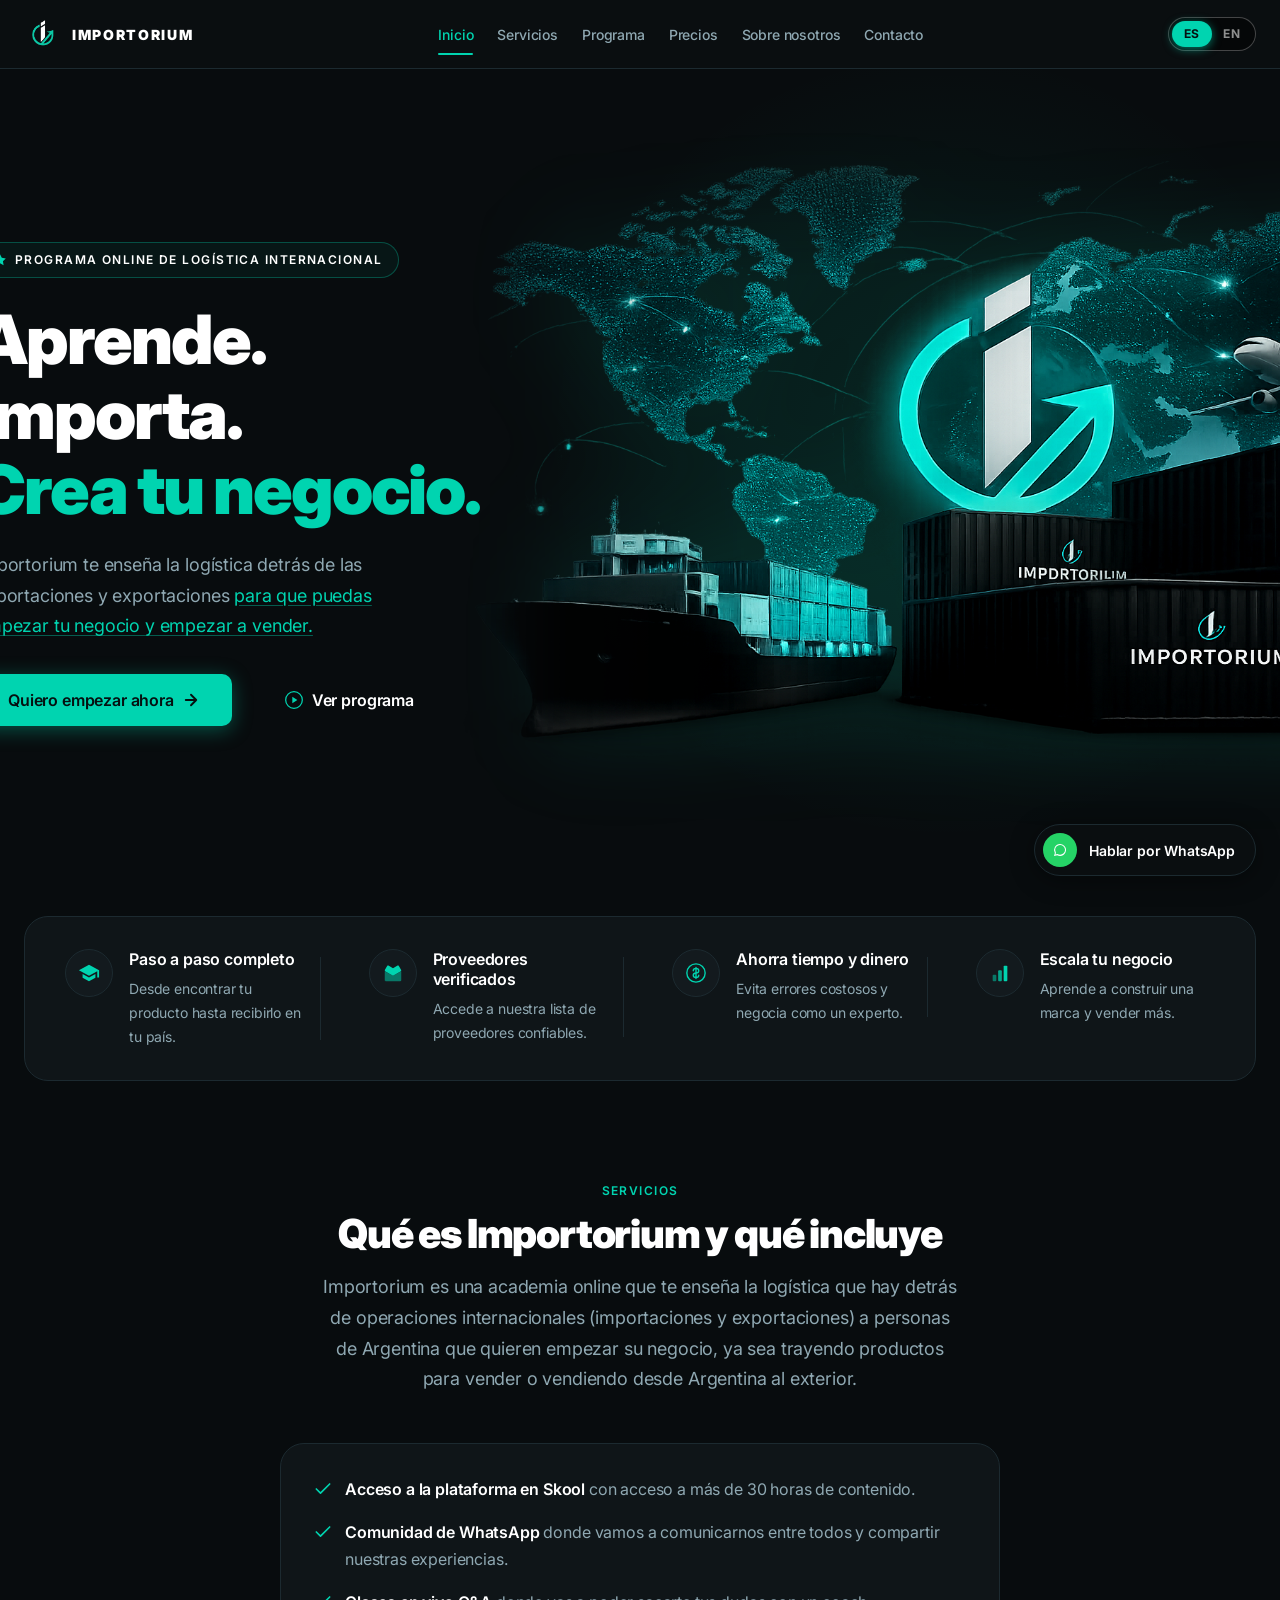
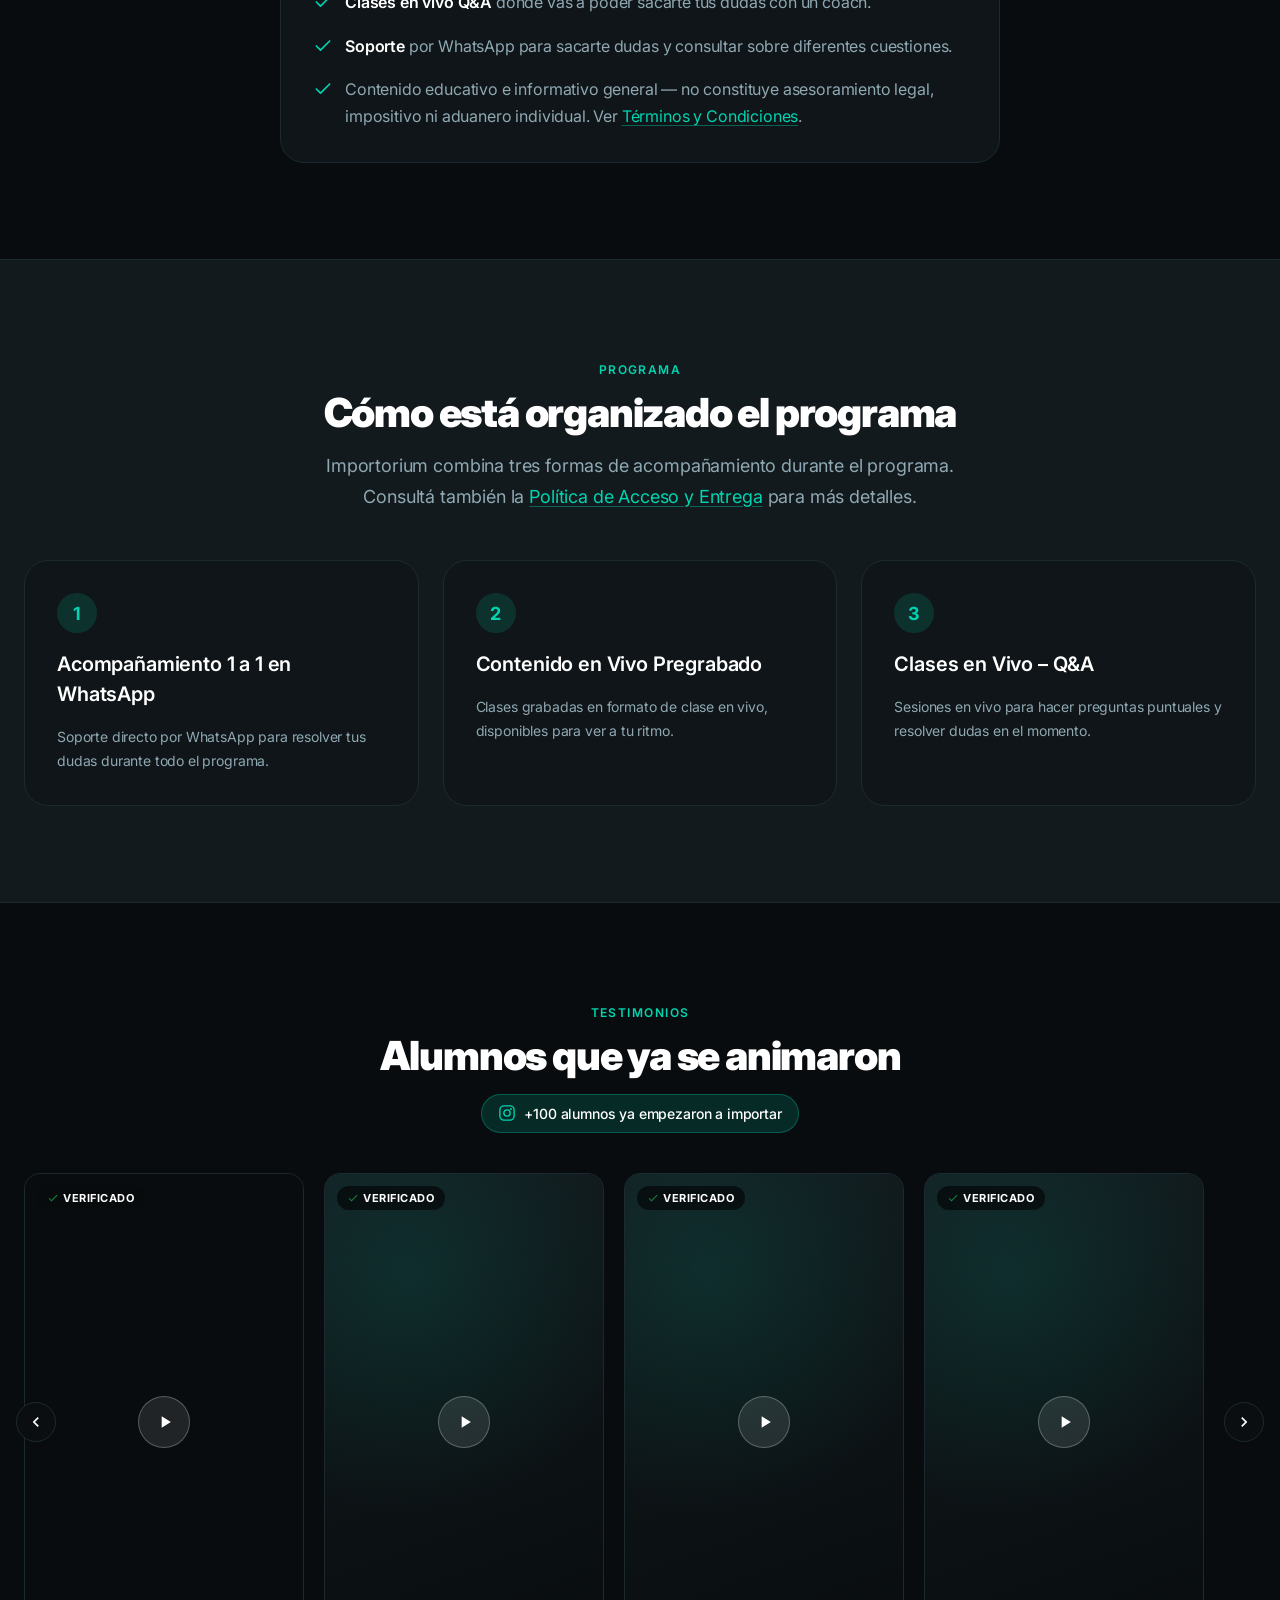
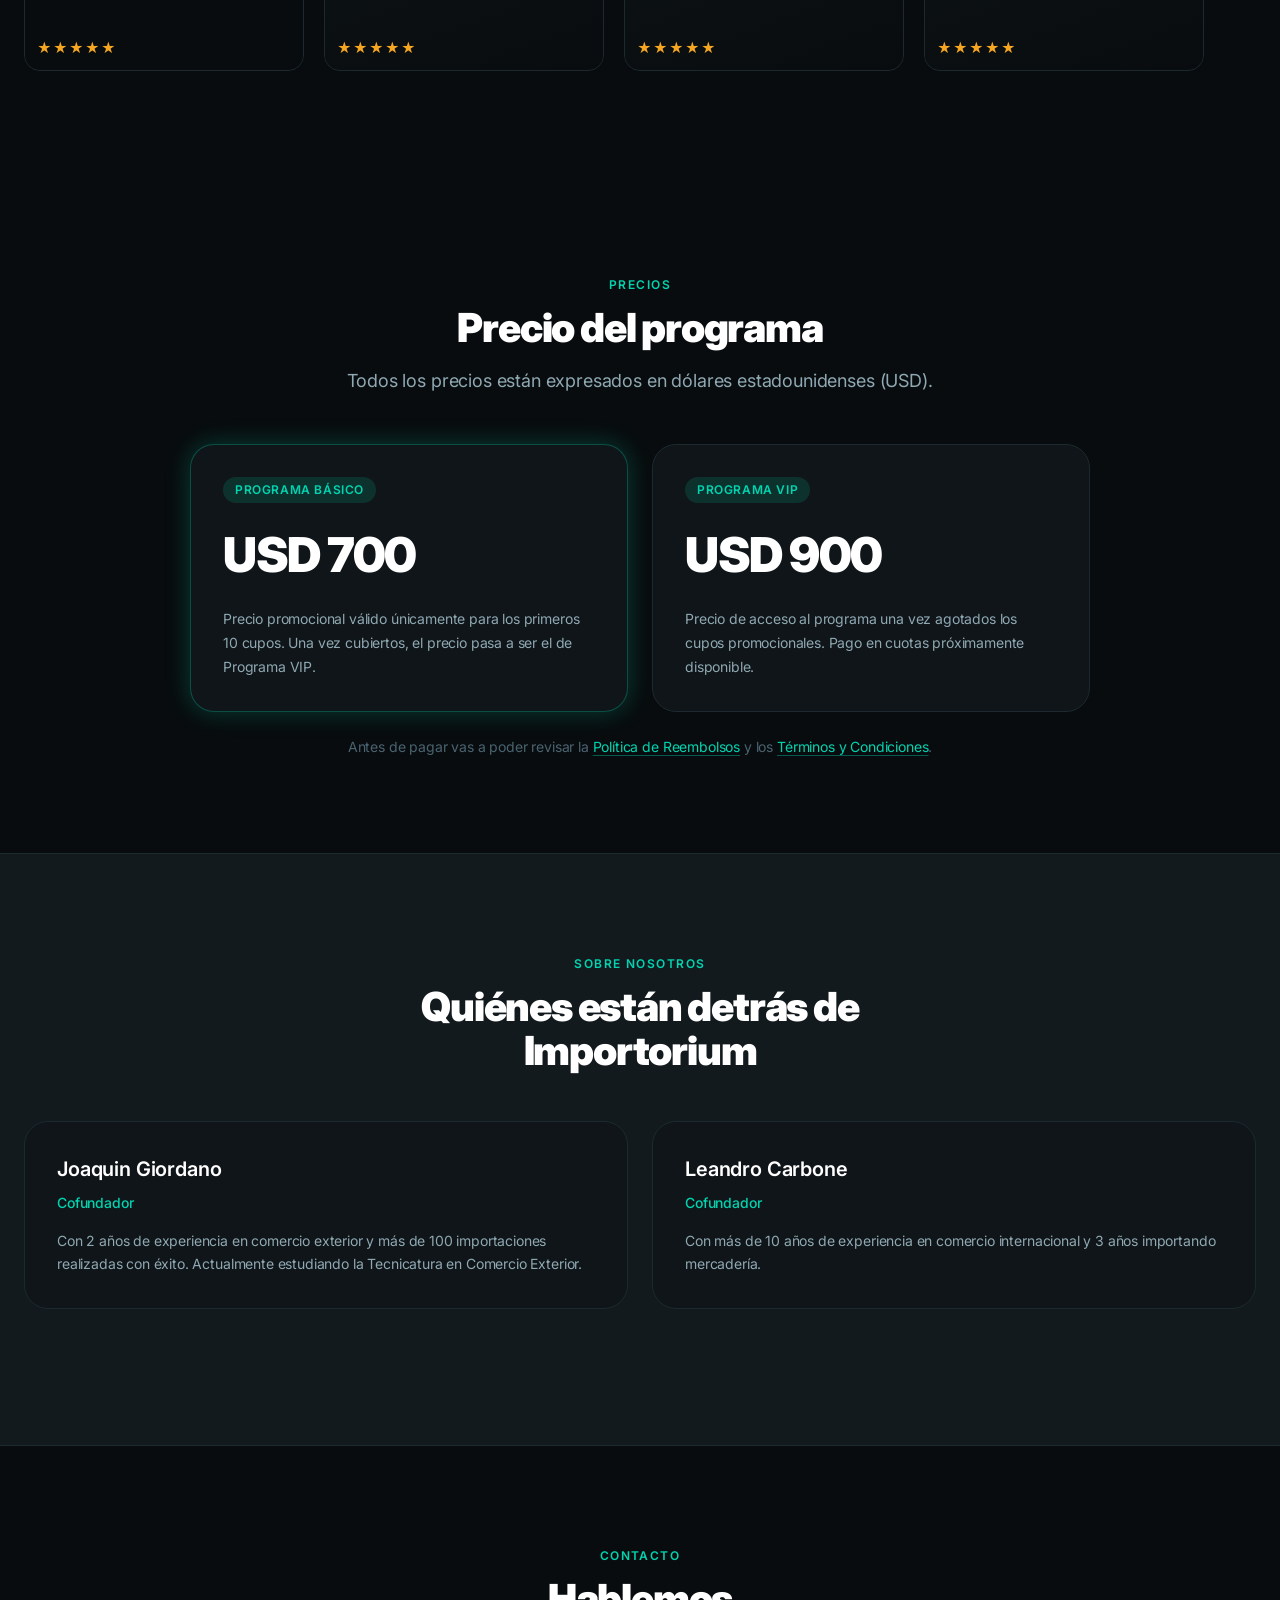
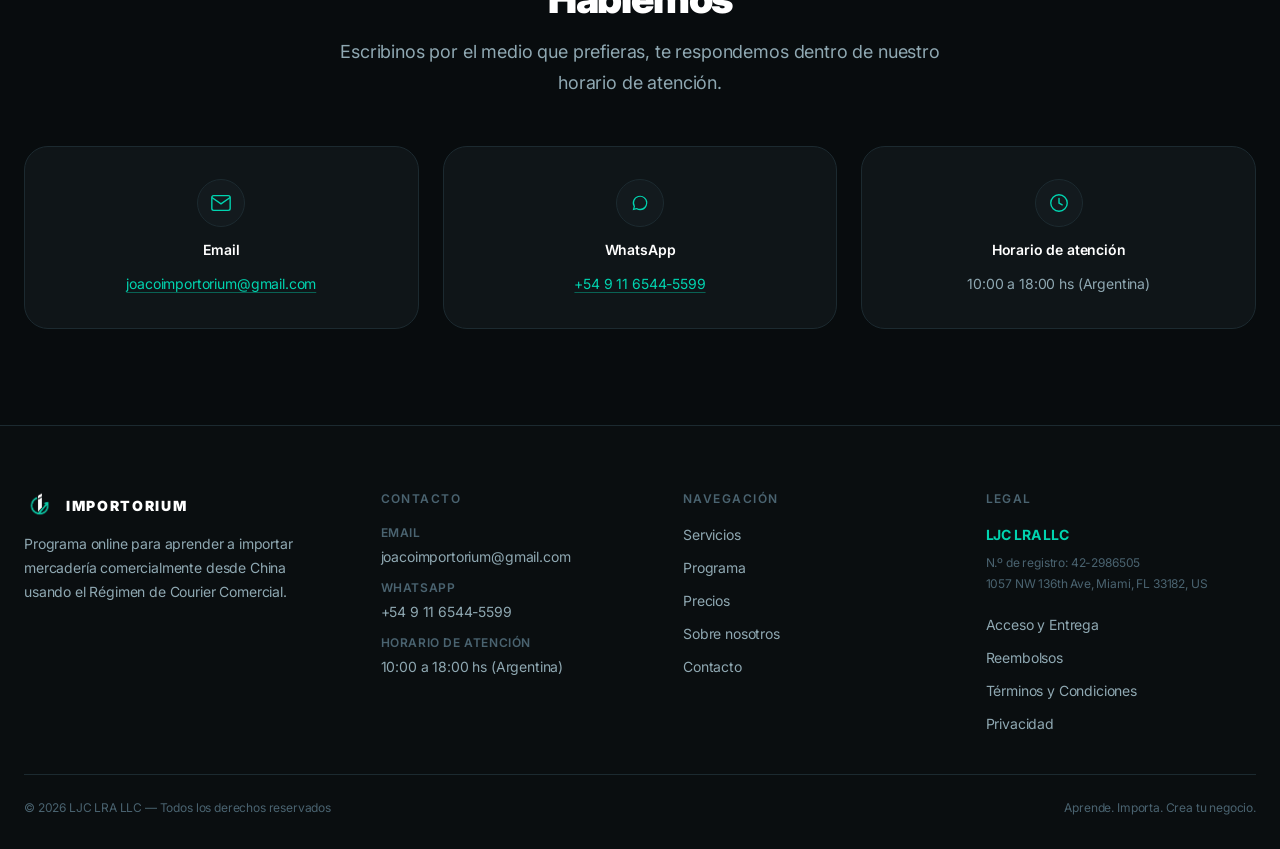
==== commit 47f88501: "1 video" ====
--- a/index.html
+++ b/index.html
@@ -279,9 +279,12 @@
         </button>
 
         <div class="aq-track" id="aq-track">
-          <div class="aq-card" data-animate>
-            <span class="aq-badge"><svg viewBox="0 0 24 24" fill="#15803d"><path d="M9 16.2 4.8 12l-1.4 1.4L9 19 21 7l-1.4-1.4z"></path></svg>VERIFICADO</span>
-            <div class="aq-video-placeholder"><div class="aq-play"><svg viewBox="0 0 24 24" fill="currentColor"><path d="M8 5v14l11-7z"></path></svg></div></div>
+          <div class="aq-card" tabindex="0" role="button" aria-label="Reproducir reseña en video" data-animate>
+            <span class="aq-badge"><svg viewBox="0 0 24 24" fill="#15803d"><path d="M9 16.2 4.8 12l-1.4 1.4L9 19 21 7l-1.4-1.4z"></path></svg>VERIFICADO</span>
+            <video class="aq-video" playsinline preload="metadata">
+              <source src="assets/videos/testimonio-raizio.mp4" type="video/mp4">
+            </video>
+            <div class="aq-play"><svg viewBox="0 0 24 24" fill="currentColor"><path d="M8 5v14l11-7z"></path></svg></div>
             <div class="aq-foot-card"><div class="aq-stars">★★★★★</div></div>
           </div>
           <div class="aq-card" data-animate>
--- a/css/reviews.css
+++ b/css/reviews.css
@@ -79,6 +79,32 @@
     linear-gradient(160deg, var(--color-bg-card-alt), var(--color-bg-base));
 }
 
+.aq-video {
+  position: absolute;
+  inset: 0;
+  width: 100%;
+  height: 100%;
+  object-fit: cover;
+  background-color: var(--color-bg-base);
+}
+
+.aq-card {
+  cursor: pointer;
+}
+
+.aq-play {
+  position: absolute;
+  top: 50%;
+  left: 50%;
+  transform: translate(-50%, -50%);
+  transition: opacity 0.2s ease;
+}
+
+.aq-card.is-playing .aq-play {
+  opacity: 0;
+  pointer-events: none;
+}
+
 .aq-badge {
   position: absolute;
   top: var(--space-3);
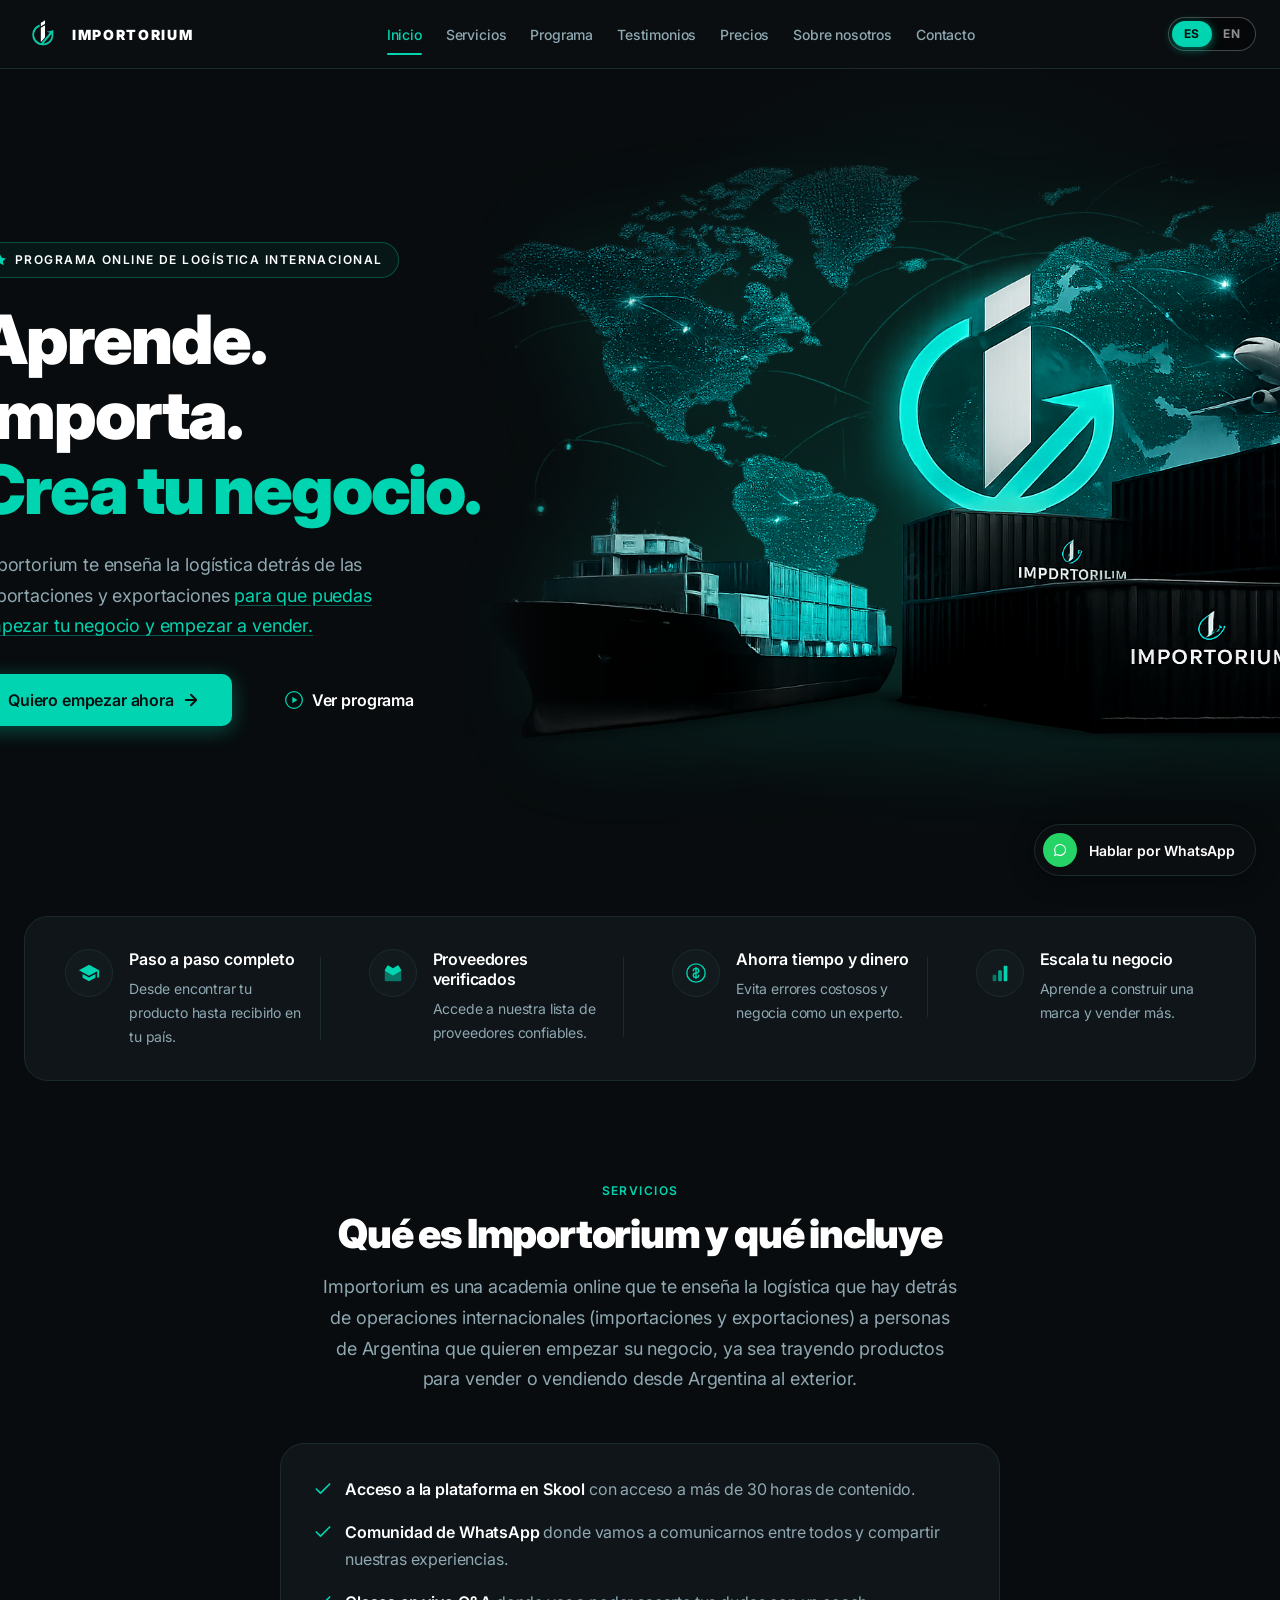
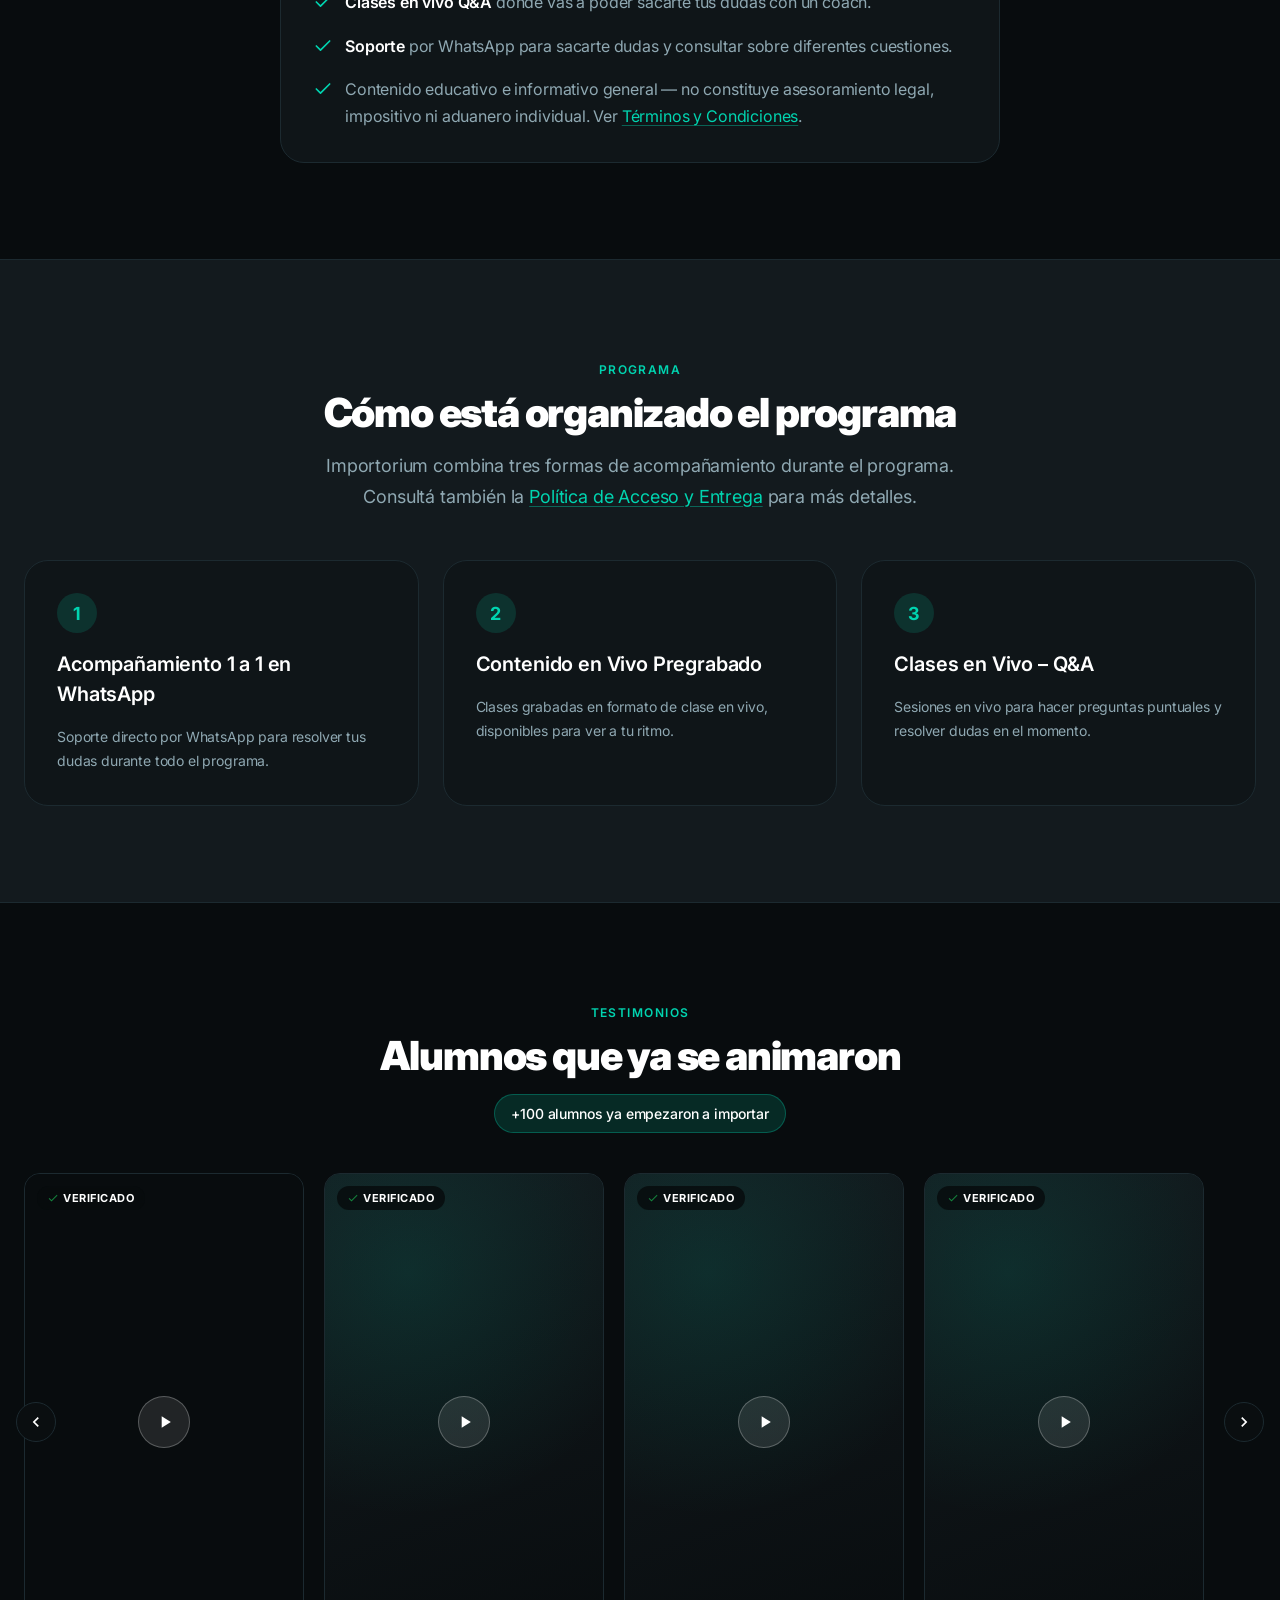
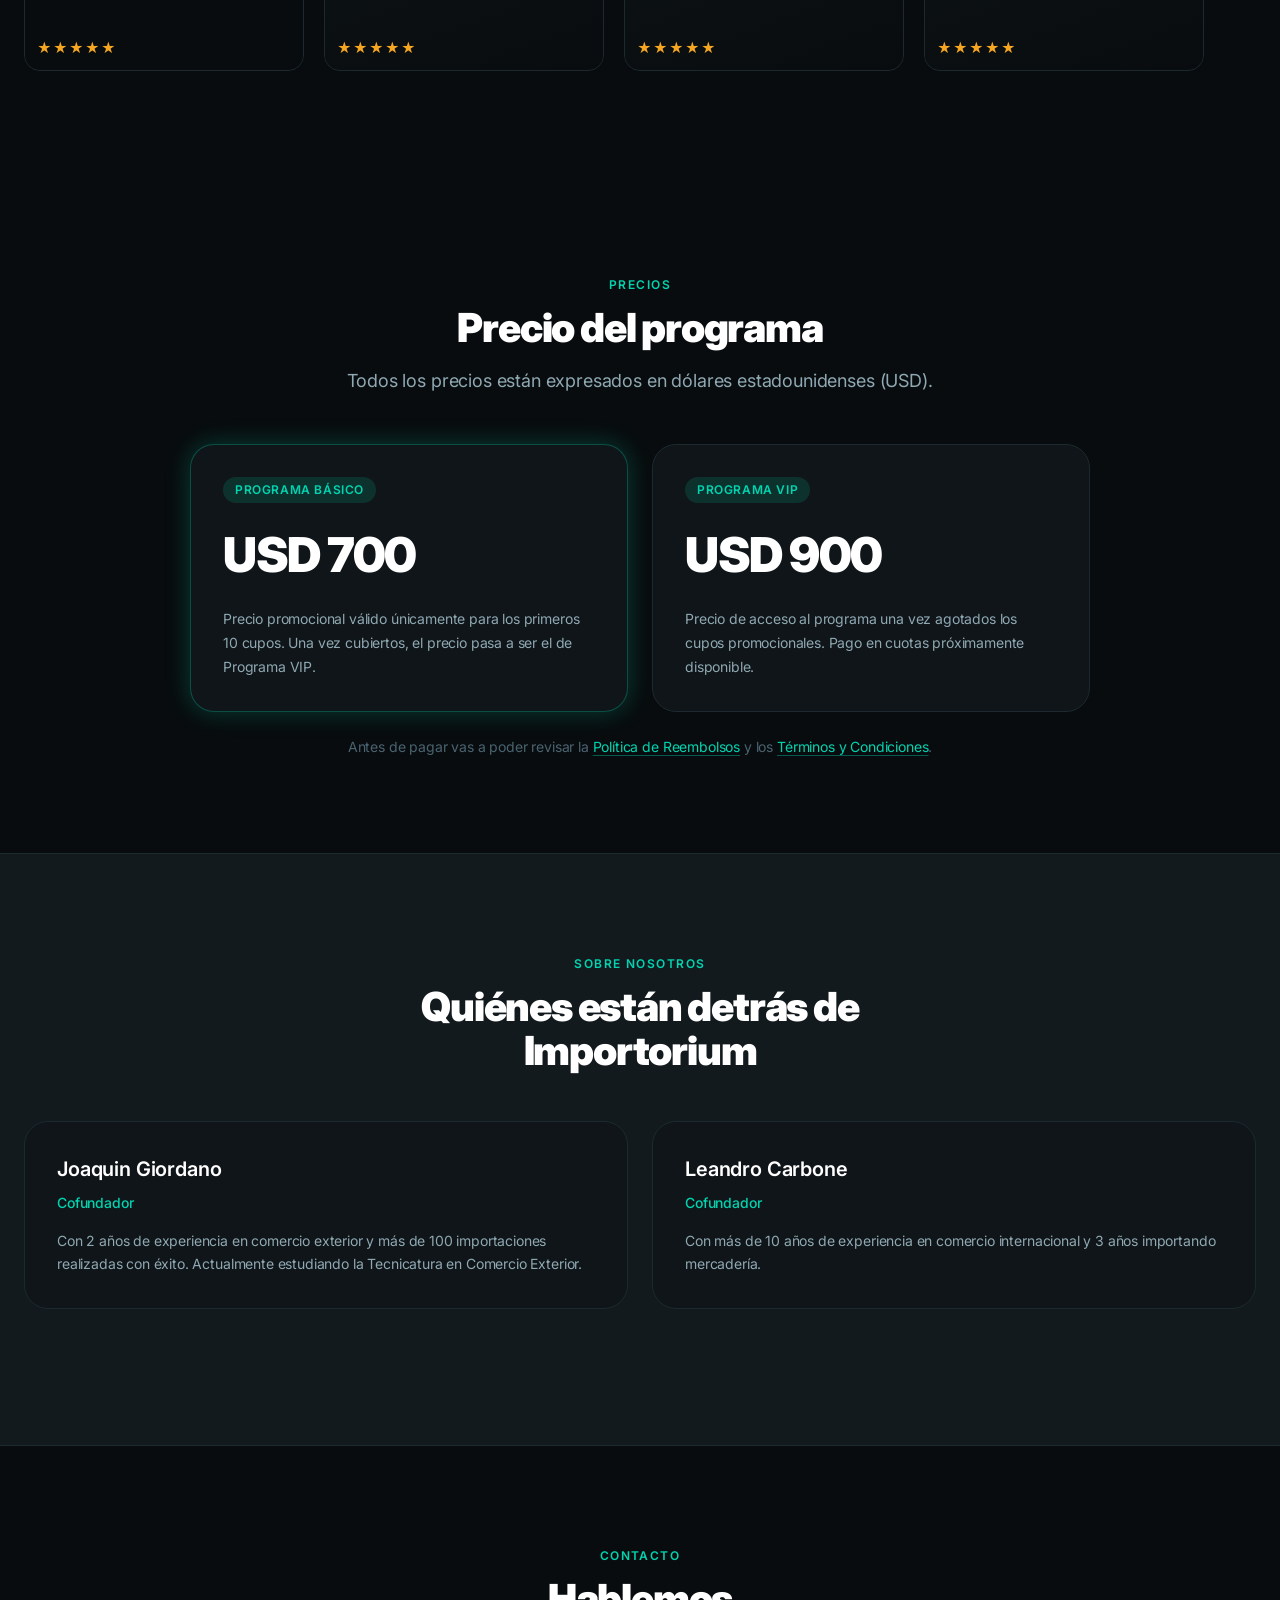
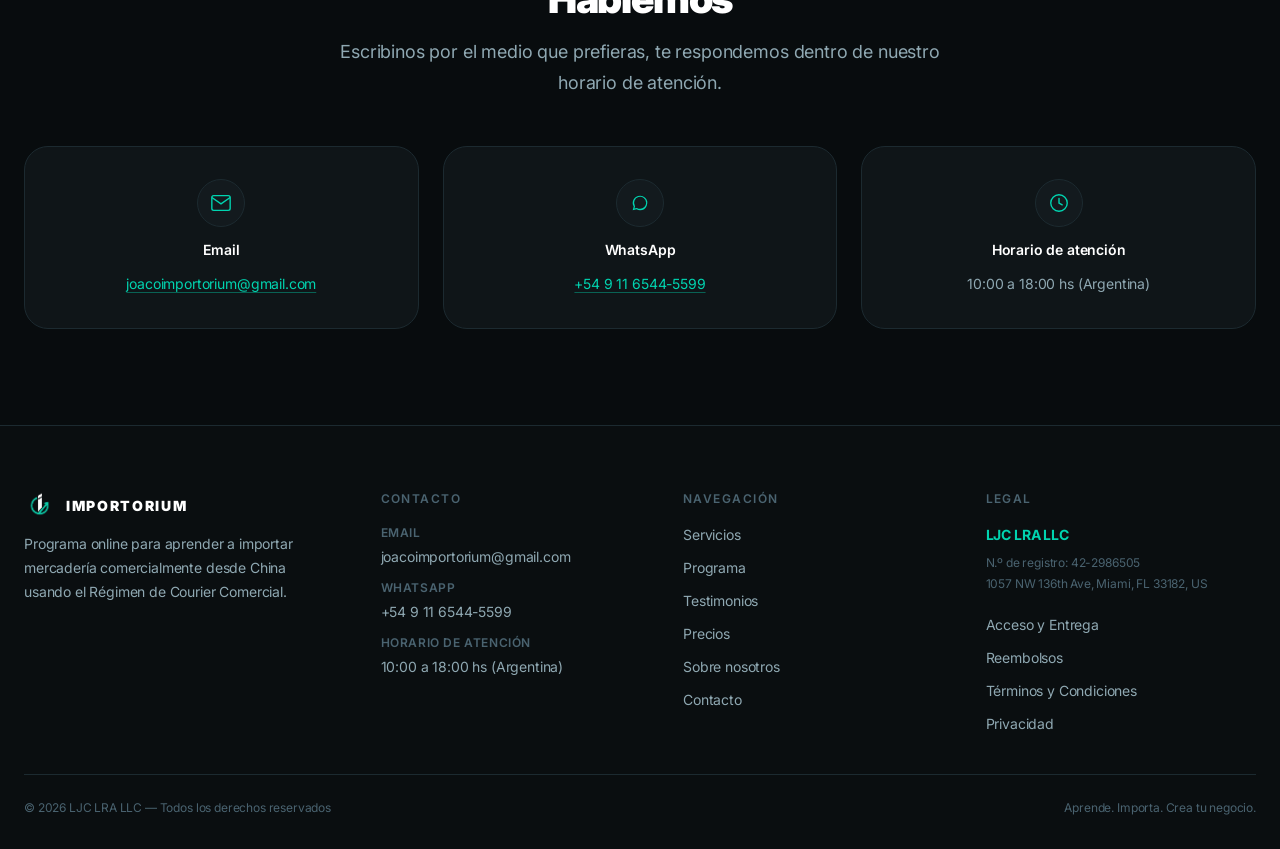
==== commit 1a6ed71a: "v5" ====
--- a/index.html
+++ b/index.html
@@ -39,6 +39,7 @@
           <li><a href="#inicio" class="navbar__link navbar__link--active" data-i18n="common.nav.inicio">Inicio</a></li>
           <li><a href="#servicios" class="navbar__link" data-i18n="common.nav.servicios">Servicios</a></li>
           <li><a href="#programa" class="navbar__link" data-i18n="common.nav.programa">Programa</a></li>
+          <li><a href="#resenas" class="navbar__link" data-i18n="common.nav.testimonios">Testimonios</a></li>
           <li><a href="#precios" class="navbar__link" data-i18n="common.nav.precios">Precios</a></li>
           <li><a href="#sobre-nosotros" class="navbar__link" data-i18n="common.nav.sobre">Sobre nosotros</a></li>
           <li><a href="#contacto" class="navbar__link" data-i18n="common.nav.contacto">Contacto</a></li>
@@ -255,17 +256,6 @@
         <span class="section__eyebrow" data-i18n="resenas.eyebrow">Testimonios</span>
         <h2 class="aq-title" data-i18n="resenas.title">Alumnos que ya se animaron</h2>
         <span class="aq-pill">
-          <svg class="aq-ig" viewBox="0 0 24 24" fill="none" aria-hidden="true">
-            <rect x="2.5" y="2.5" width="19" height="19" rx="5.5" stroke="url(#aqg)" stroke-width="1.8"></rect>
-            <circle cx="12" cy="12" r="4.2" stroke="url(#aqg)" stroke-width="1.8"></circle>
-            <circle cx="17.4" cy="6.6" r="1.3" fill="url(#aqg)"></circle>
-            <defs>
-              <linearGradient id="aqg" x1="2" y1="2" x2="22" y2="22">
-                <stop stop-color="#00D4B0"></stop>
-                <stop offset="1" stop-color="#7CF2DC"></stop>
-              </linearGradient>
-            </defs>
-          </svg>
           <span class="aq-pill-txt" data-i18n="resenas.pill">+100 alumnos ya empezaron a importar</span>
         </span>
       </div>
@@ -285,11 +275,6 @@
               <source src="assets/videos/testimonio-raizio.mp4" type="video/mp4">
             </video>
             <div class="aq-play"><svg viewBox="0 0 24 24" fill="currentColor"><path d="M8 5v14l11-7z"></path></svg></div>
-            <div class="aq-foot-card"><div class="aq-stars">★★★★★</div></div>
-          </div>
-          <div class="aq-card" data-animate>
-            <span class="aq-badge"><svg viewBox="0 0 24 24" fill="#15803d"><path d="M9 16.2 4.8 12l-1.4 1.4L9 19 21 7l-1.4-1.4z"></path></svg>VERIFICADO</span>
-            <div class="aq-video-placeholder"><div class="aq-play"><svg viewBox="0 0 24 24" fill="currentColor"><path d="M8 5v14l11-7z"></path></svg></div></div>
             <div class="aq-foot-card"><div class="aq-stars">★★★★★</div></div>
           </div>
           <div class="aq-card" data-animate>
@@ -435,6 +420,7 @@
           <div class="footer__links">
             <a href="#servicios" class="footer__link" data-i18n="common.nav.servicios">Servicios</a>
             <a href="#programa" class="footer__link" data-i18n="common.nav.programa">Programa</a>
+            <a href="#resenas" class="footer__link" data-i18n="common.nav.testimonios">Testimonios</a>
             <a href="#precios" class="footer__link" data-i18n="common.nav.precios">Precios</a>
             <a href="#sobre-nosotros" class="footer__link" data-i18n="common.nav.sobre">Sobre nosotros</a>
             <a href="#contacto" class="footer__link" data-i18n="common.nav.contacto">Contacto</a>
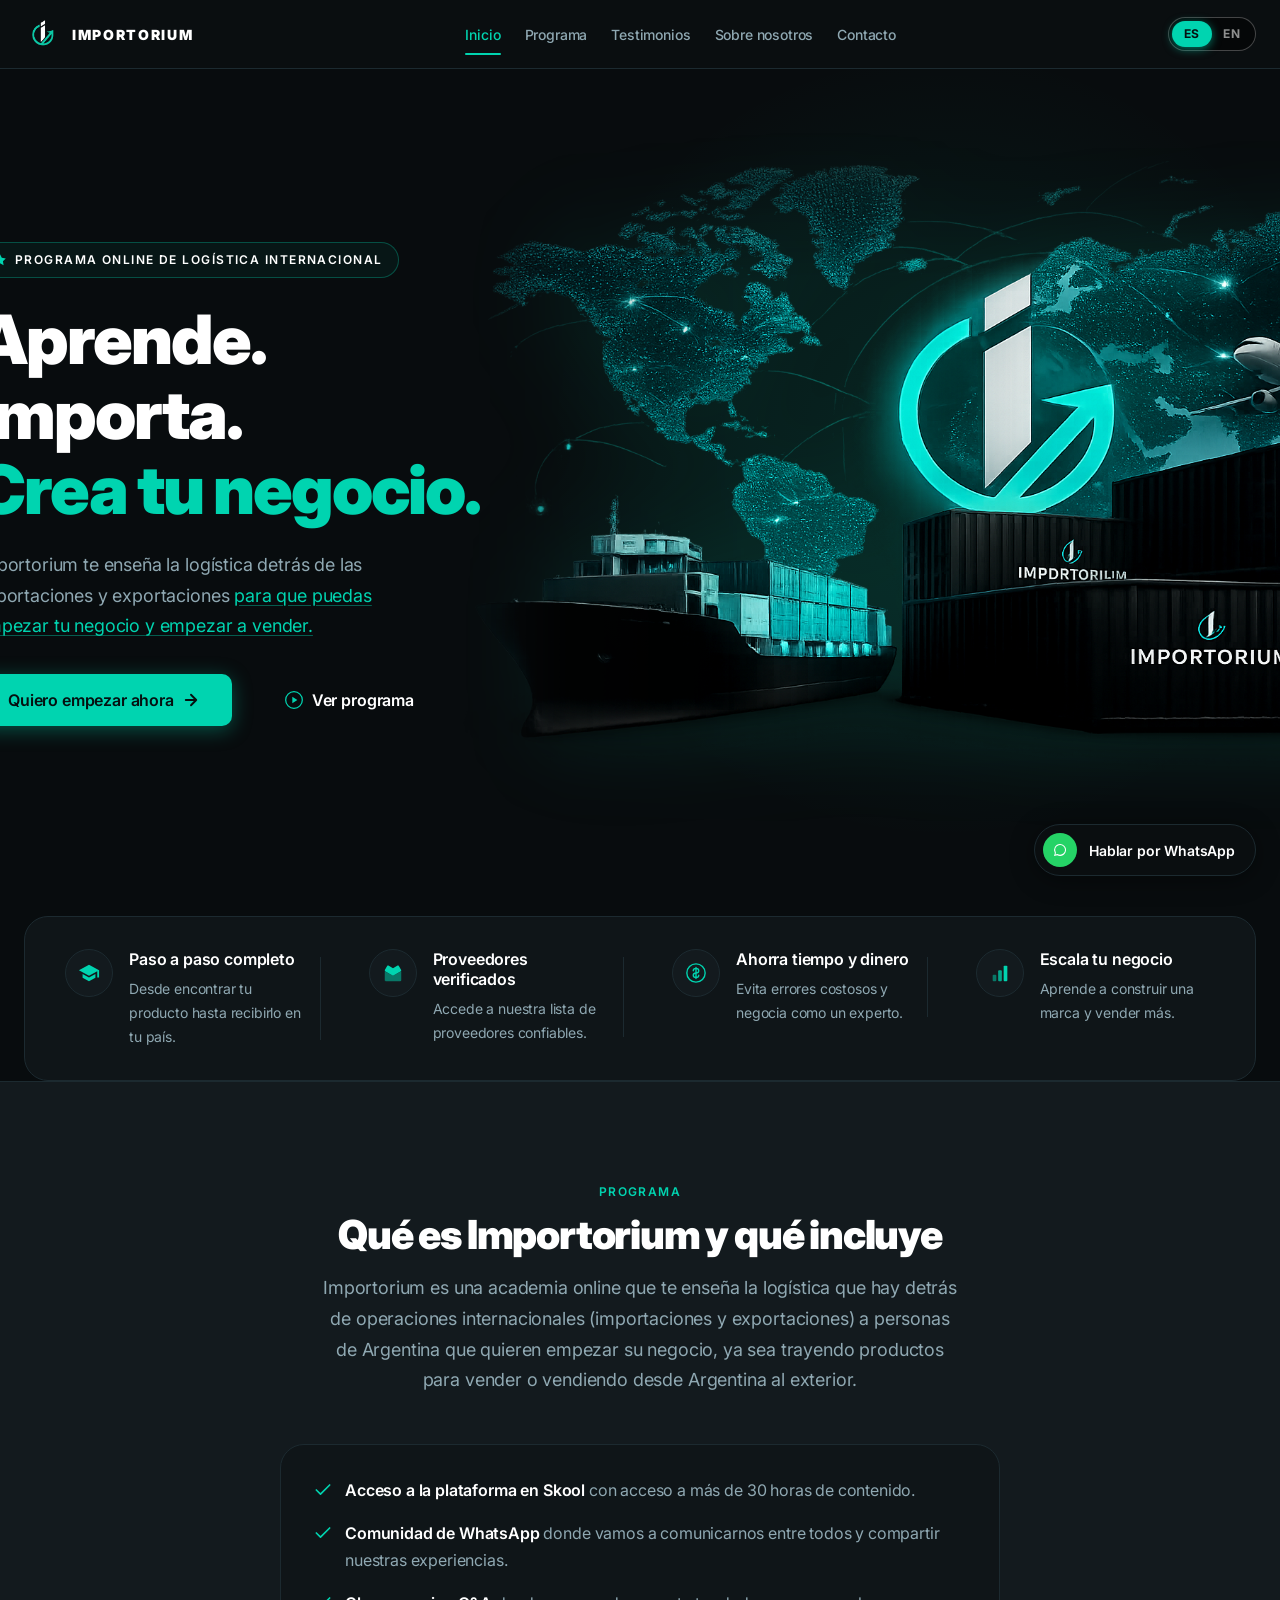
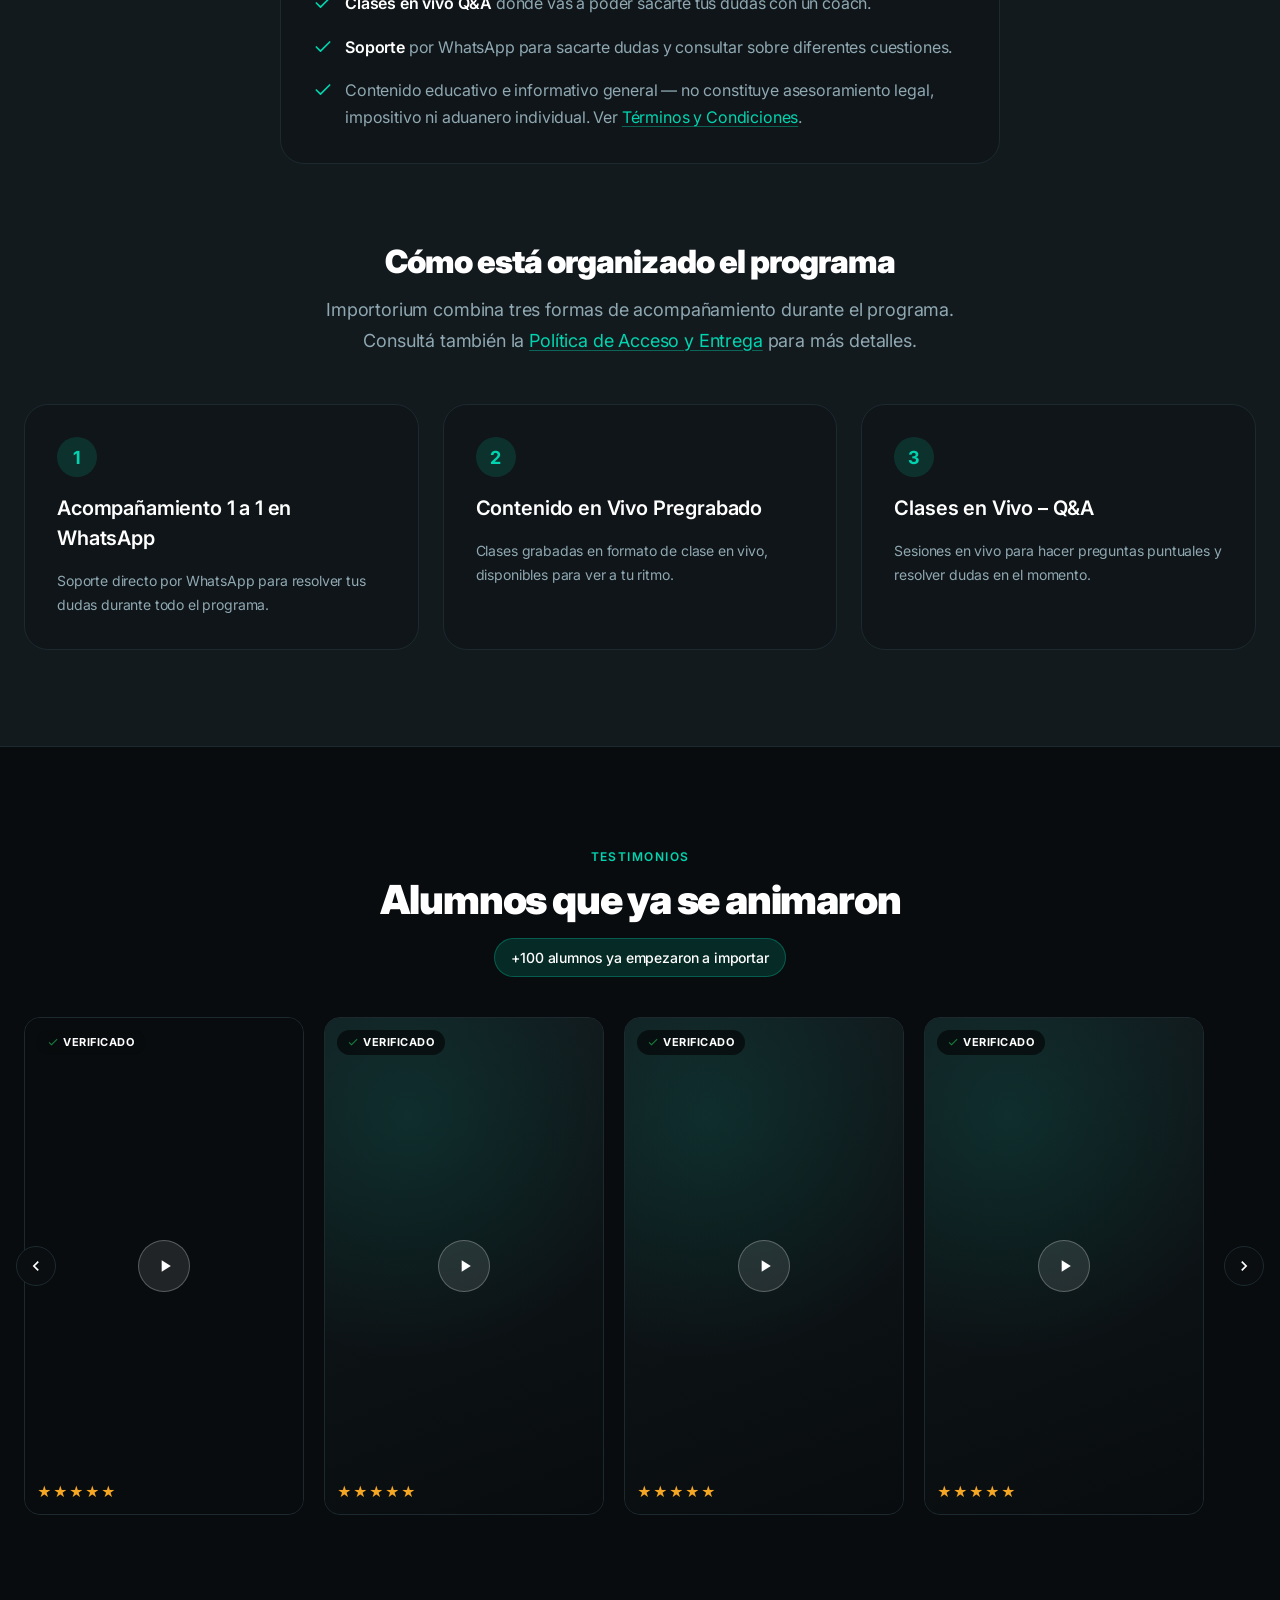
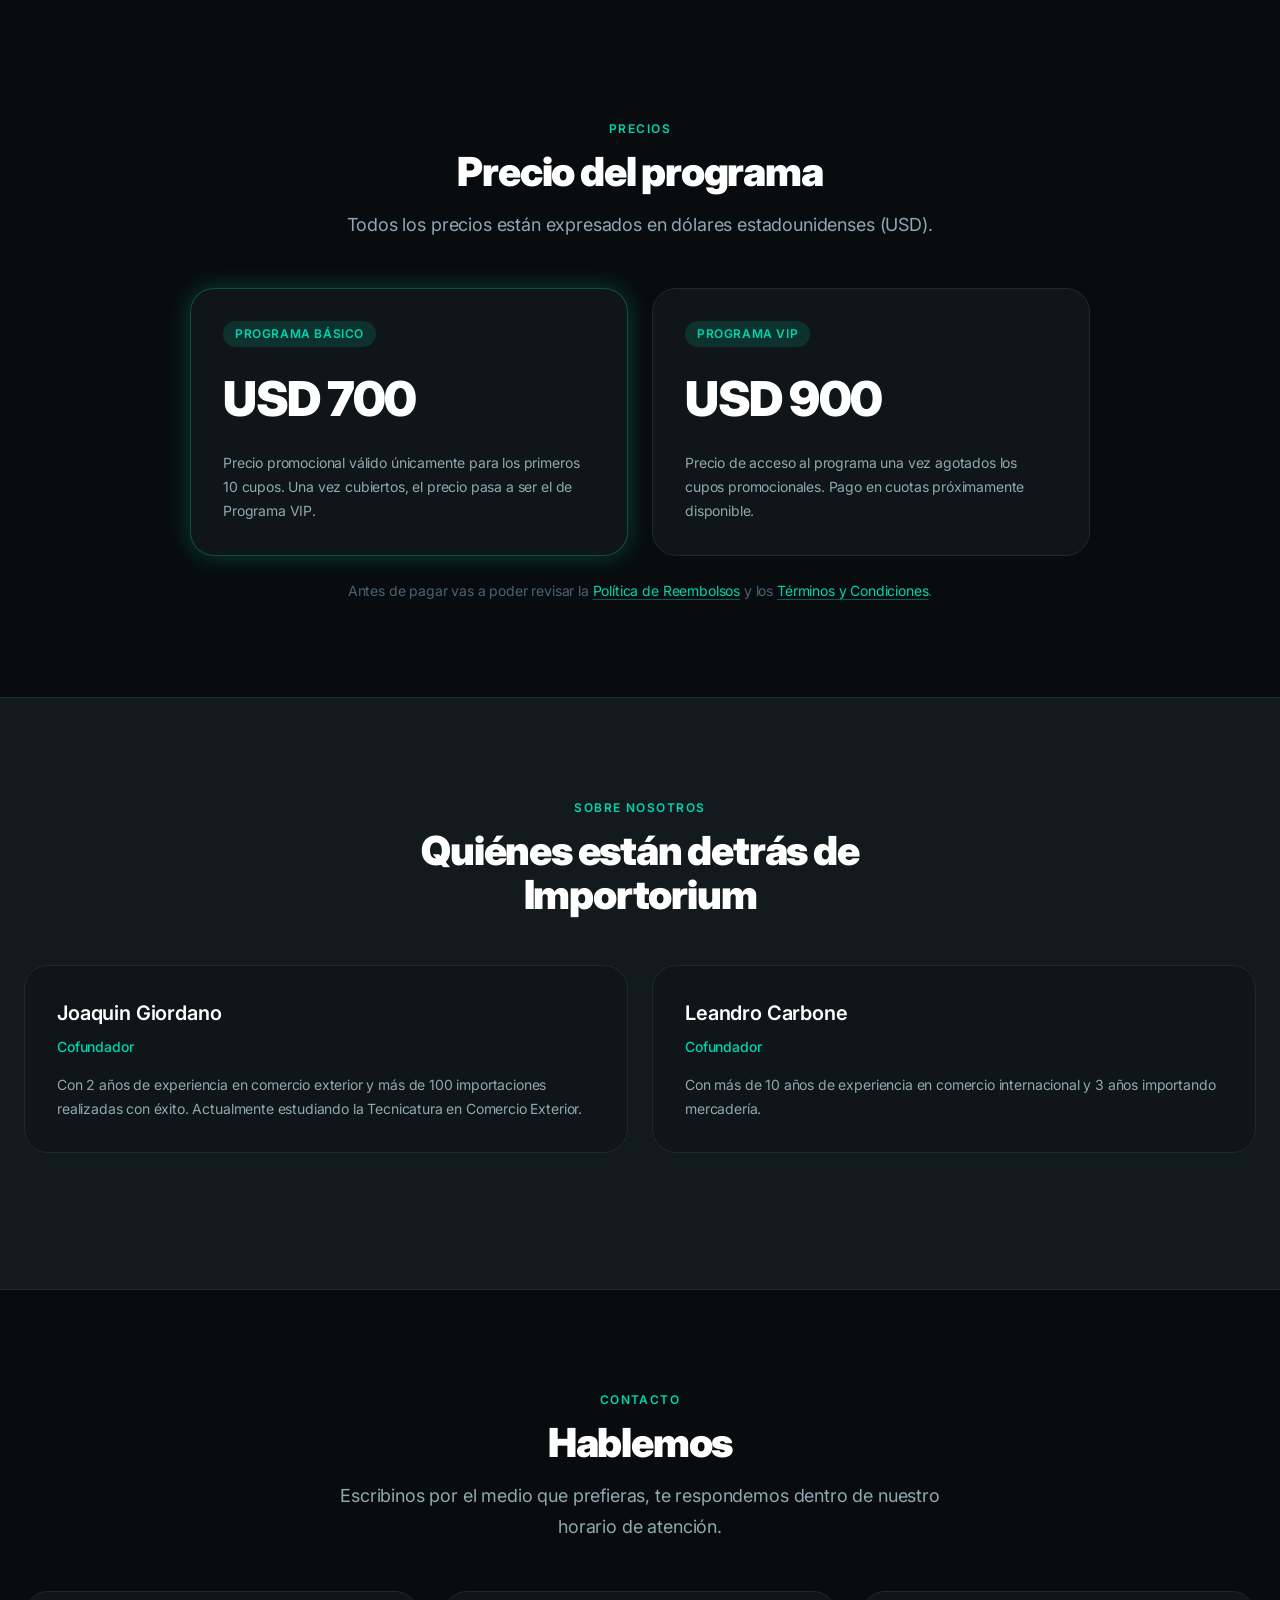
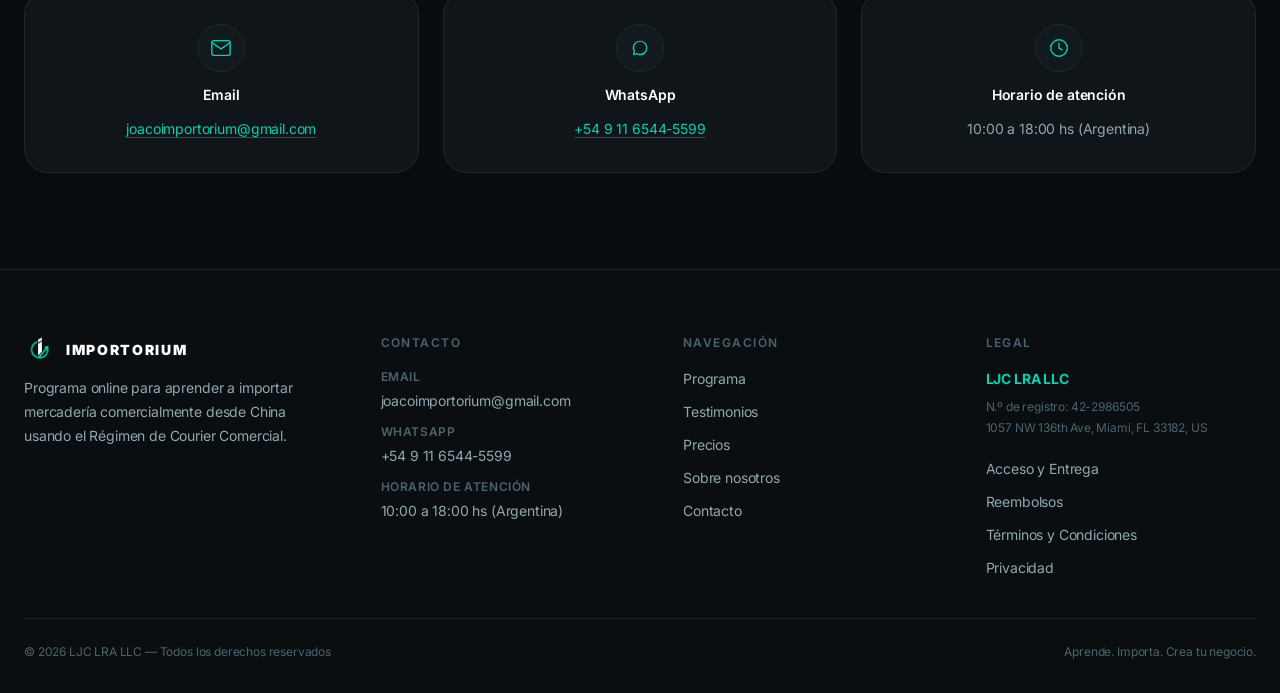
==== commit 8e1e0d9b: "header fixed" ====
--- a/index.html
+++ b/index.html
@@ -37,10 +37,8 @@
       <nav class="navbar__nav" aria-label="Navegación principal" data-i18n-attr="aria-label:common.nav_aria">
         <ul class="navbar__links">
           <li><a href="#inicio" class="navbar__link navbar__link--active" data-i18n="common.nav.inicio">Inicio</a></li>
-          <li><a href="#servicios" class="navbar__link" data-i18n="common.nav.servicios">Servicios</a></li>
           <li><a href="#programa" class="navbar__link" data-i18n="common.nav.programa">Programa</a></li>
           <li><a href="#resenas" class="navbar__link" data-i18n="common.nav.testimonios">Testimonios</a></li>
-          <li><a href="#precios" class="navbar__link" data-i18n="common.nav.precios">Precios</a></li>
           <li><a href="#sobre-nosotros" class="navbar__link" data-i18n="common.nav.sobre">Sobre nosotros</a></li>
           <li><a href="#contacto" class="navbar__link" data-i18n="common.nav.contacto">Contacto</a></li>
         </ul>
@@ -175,11 +173,11 @@
     </div>
   </section>
 
-  <!-- SERVICIOS / QUÉ INCLUYE -->
-  <section class="section" id="servicios">
+  <!-- PROGRAMA (SERVICIOS + ORGANIZACIÓN) -->
+  <section class="section section--alt" id="programa">
     <div class="container">
       <div class="section__header">
-        <span class="section__eyebrow" data-i18n="servicios.eyebrow">Servicios</span>
+        <span class="section__eyebrow" data-i18n="programa.eyebrow">Programa</span>
         <h2 class="section__title" data-i18n="servicios.title">Qué es Importorium y qué incluye</h2>
         <p class="section__subtitle" data-i18n="servicios.subtitle">
           Importorium es una academia online que te enseña la logística que hay detrás
@@ -213,15 +211,9 @@
           </div>
         </div>
       </div>
-    </div>
-  </section>
-
-  <!-- PROGRAMA / CURRÍCULA -->
-  <section class="section section--alt" id="programa">
-    <div class="container">
-      <div class="section__header">
-        <span class="section__eyebrow" data-i18n="programa.eyebrow">Programa</span>
-        <h2 class="section__title" data-i18n="programa.title">Cómo está organizado el programa</h2>
+
+      <div class="section__header section__header--sub">
+        <h3 class="section__title section__title--sm" data-i18n="programa.title">Cómo está organizado el programa</h3>
         <p class="section__subtitle" data-i18n="programa.subtitle">
           Importorium combina tres formas de acompañamiento durante el programa. Consultá también la
           <a href="politica-acceso-entrega.html" class="hero__link">Política de Acceso y Entrega</a>
@@ -418,7 +410,6 @@
         <div class="footer__col">
           <h3 class="footer__col-title" data-i18n="common.footer.nav_title">Navegación</h3>
           <div class="footer__links">
-            <a href="#servicios" class="footer__link" data-i18n="common.nav.servicios">Servicios</a>
             <a href="#programa" class="footer__link" data-i18n="common.nav.programa">Programa</a>
             <a href="#resenas" class="footer__link" data-i18n="common.nav.testimonios">Testimonios</a>
             <a href="#precios" class="footer__link" data-i18n="common.nav.precios">Precios</a>
--- a/css/sections.css
+++ b/css/sections.css
@@ -34,6 +34,14 @@
   line-height: var(--lh-tight);
   color: var(--color-text-primary);
   margin-bottom: var(--space-4);
+}
+
+.section__header--sub {
+  margin-top: var(--space-20);
+}
+
+.section__title--sm {
+  font-size: var(--text-2xl);
 }
 
 .section__subtitle {
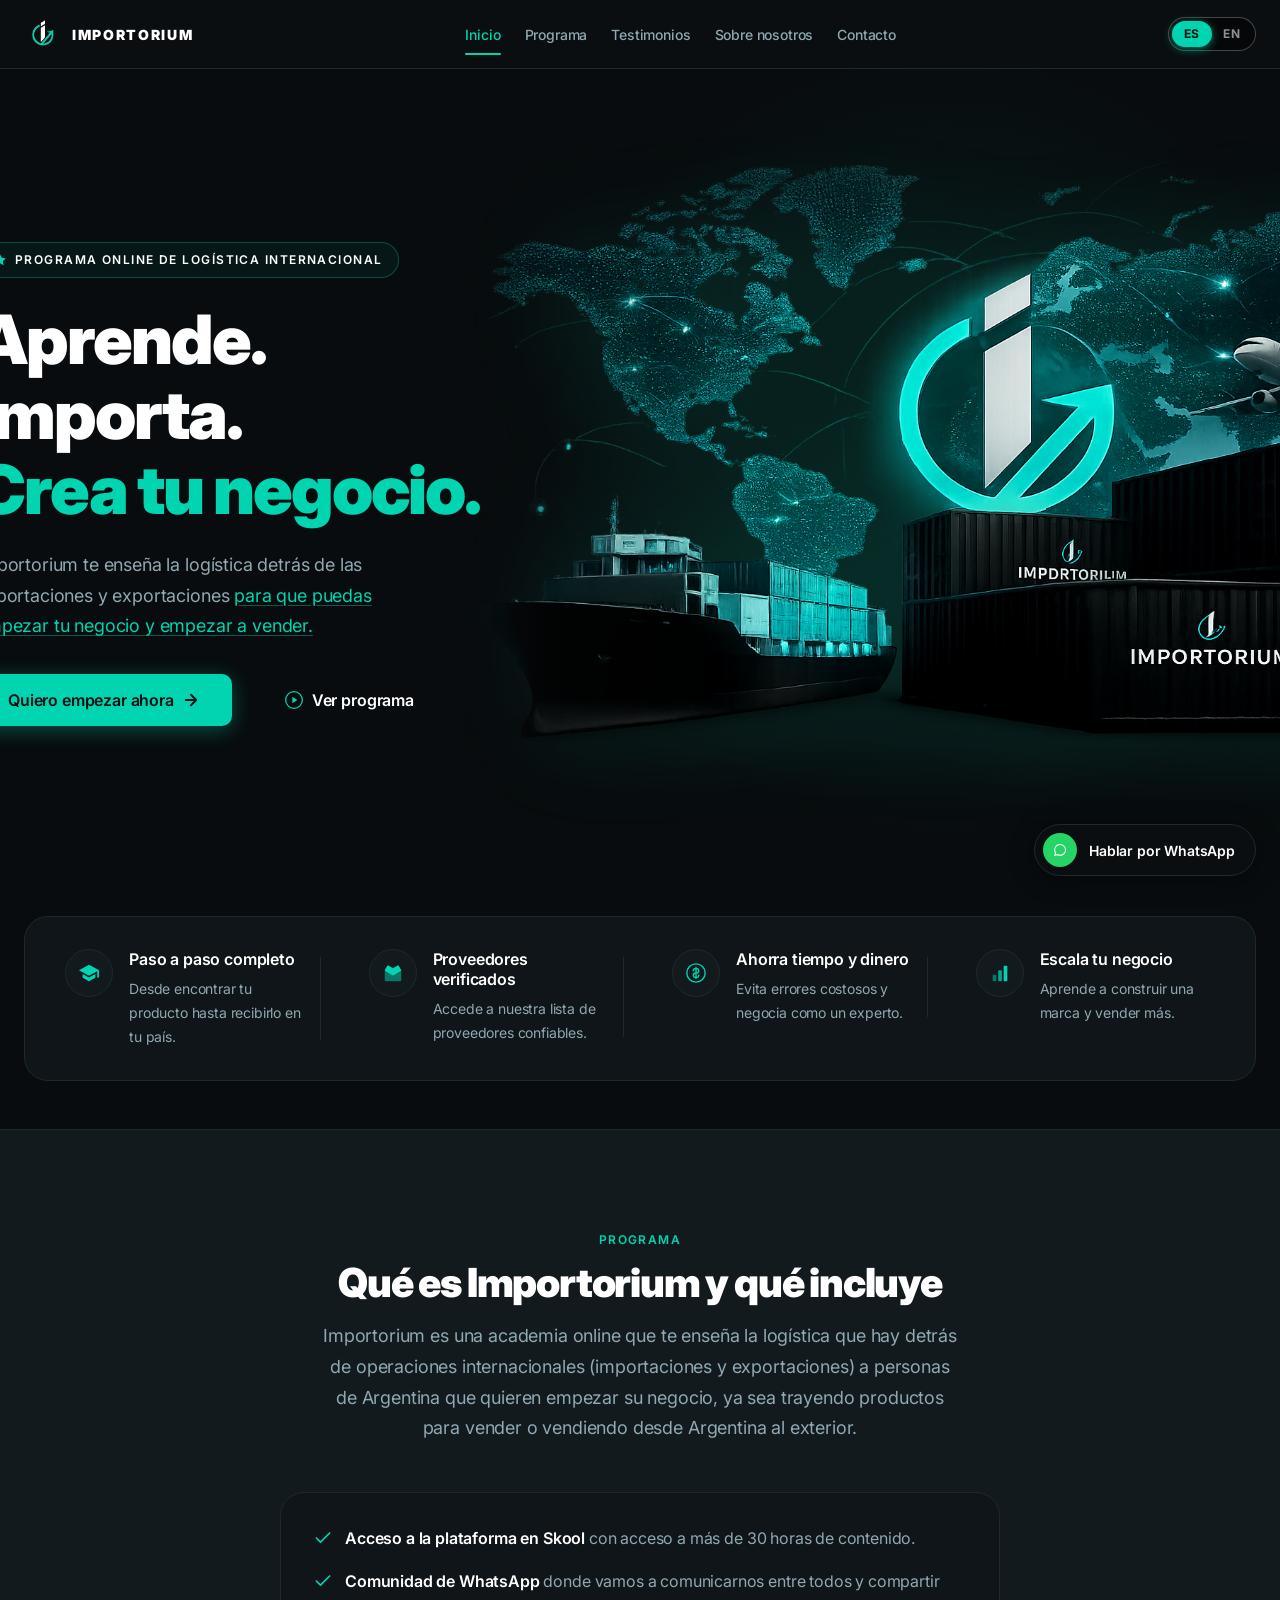
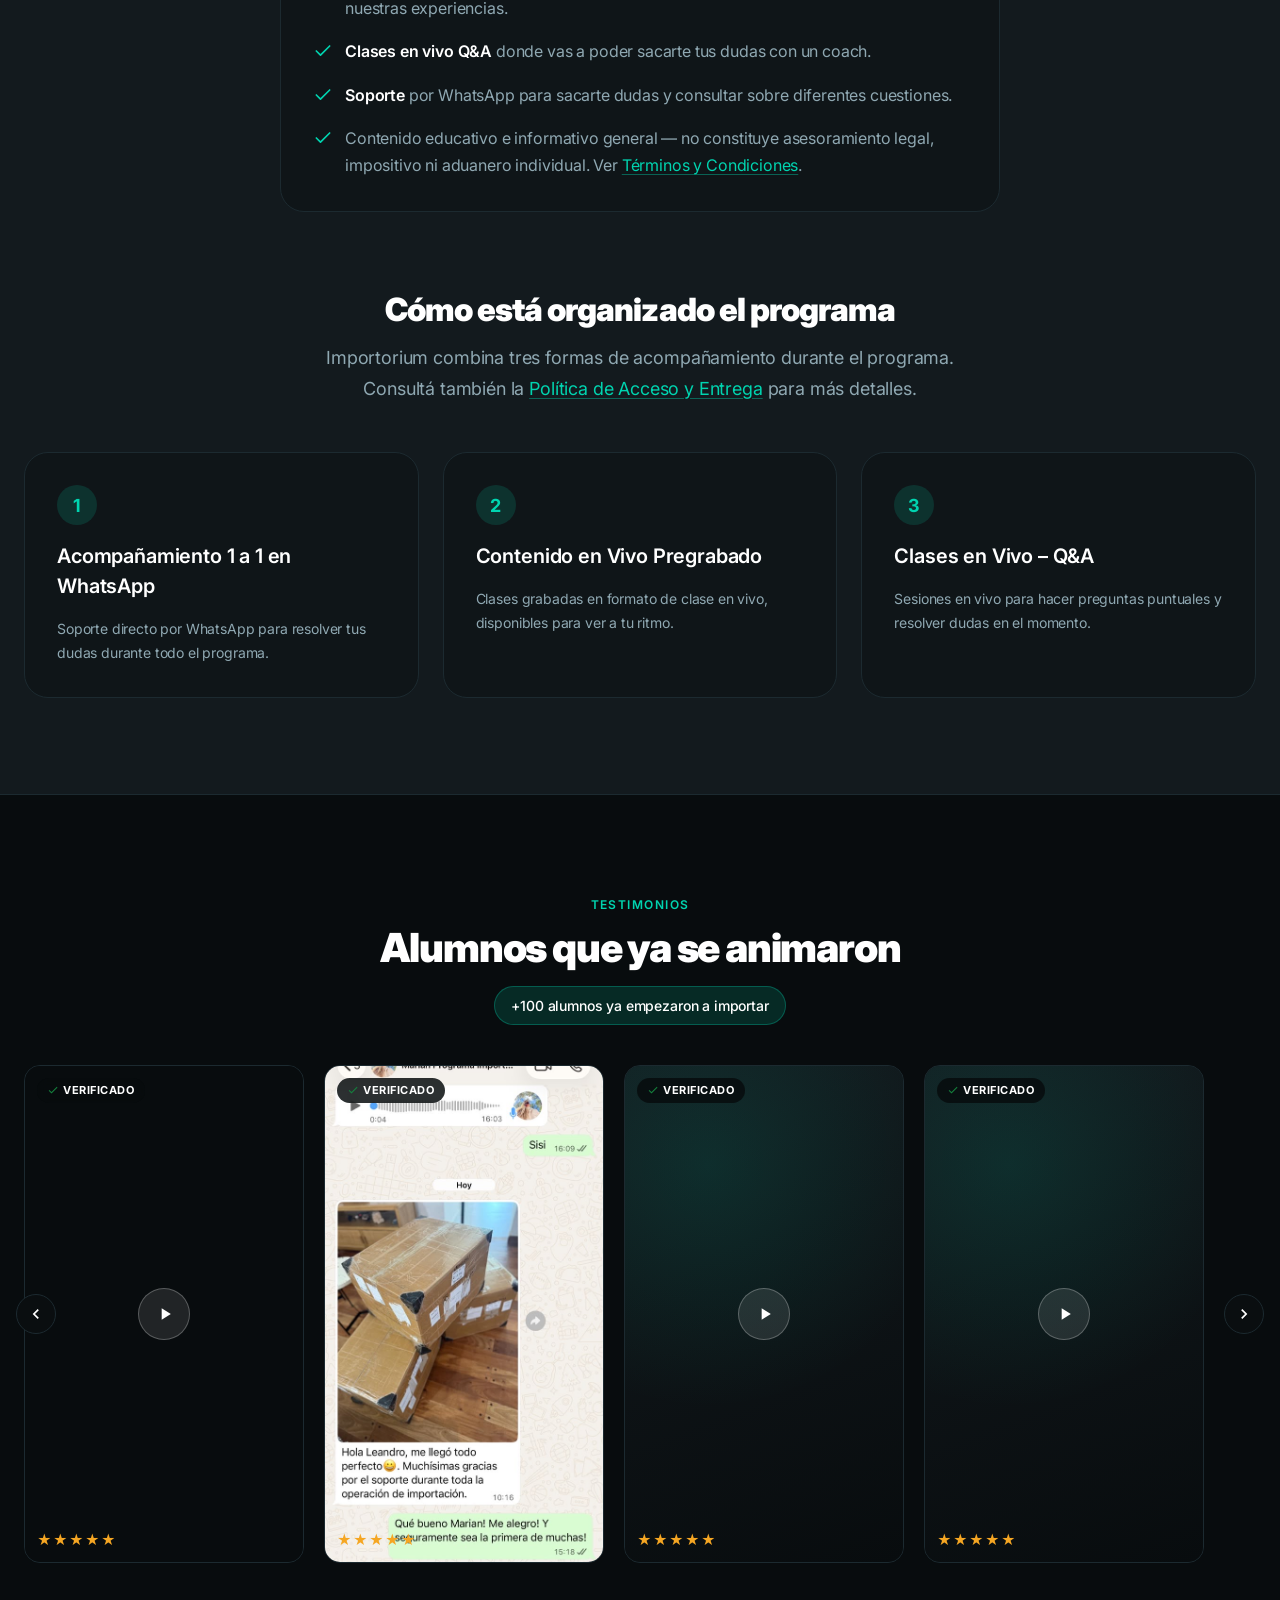
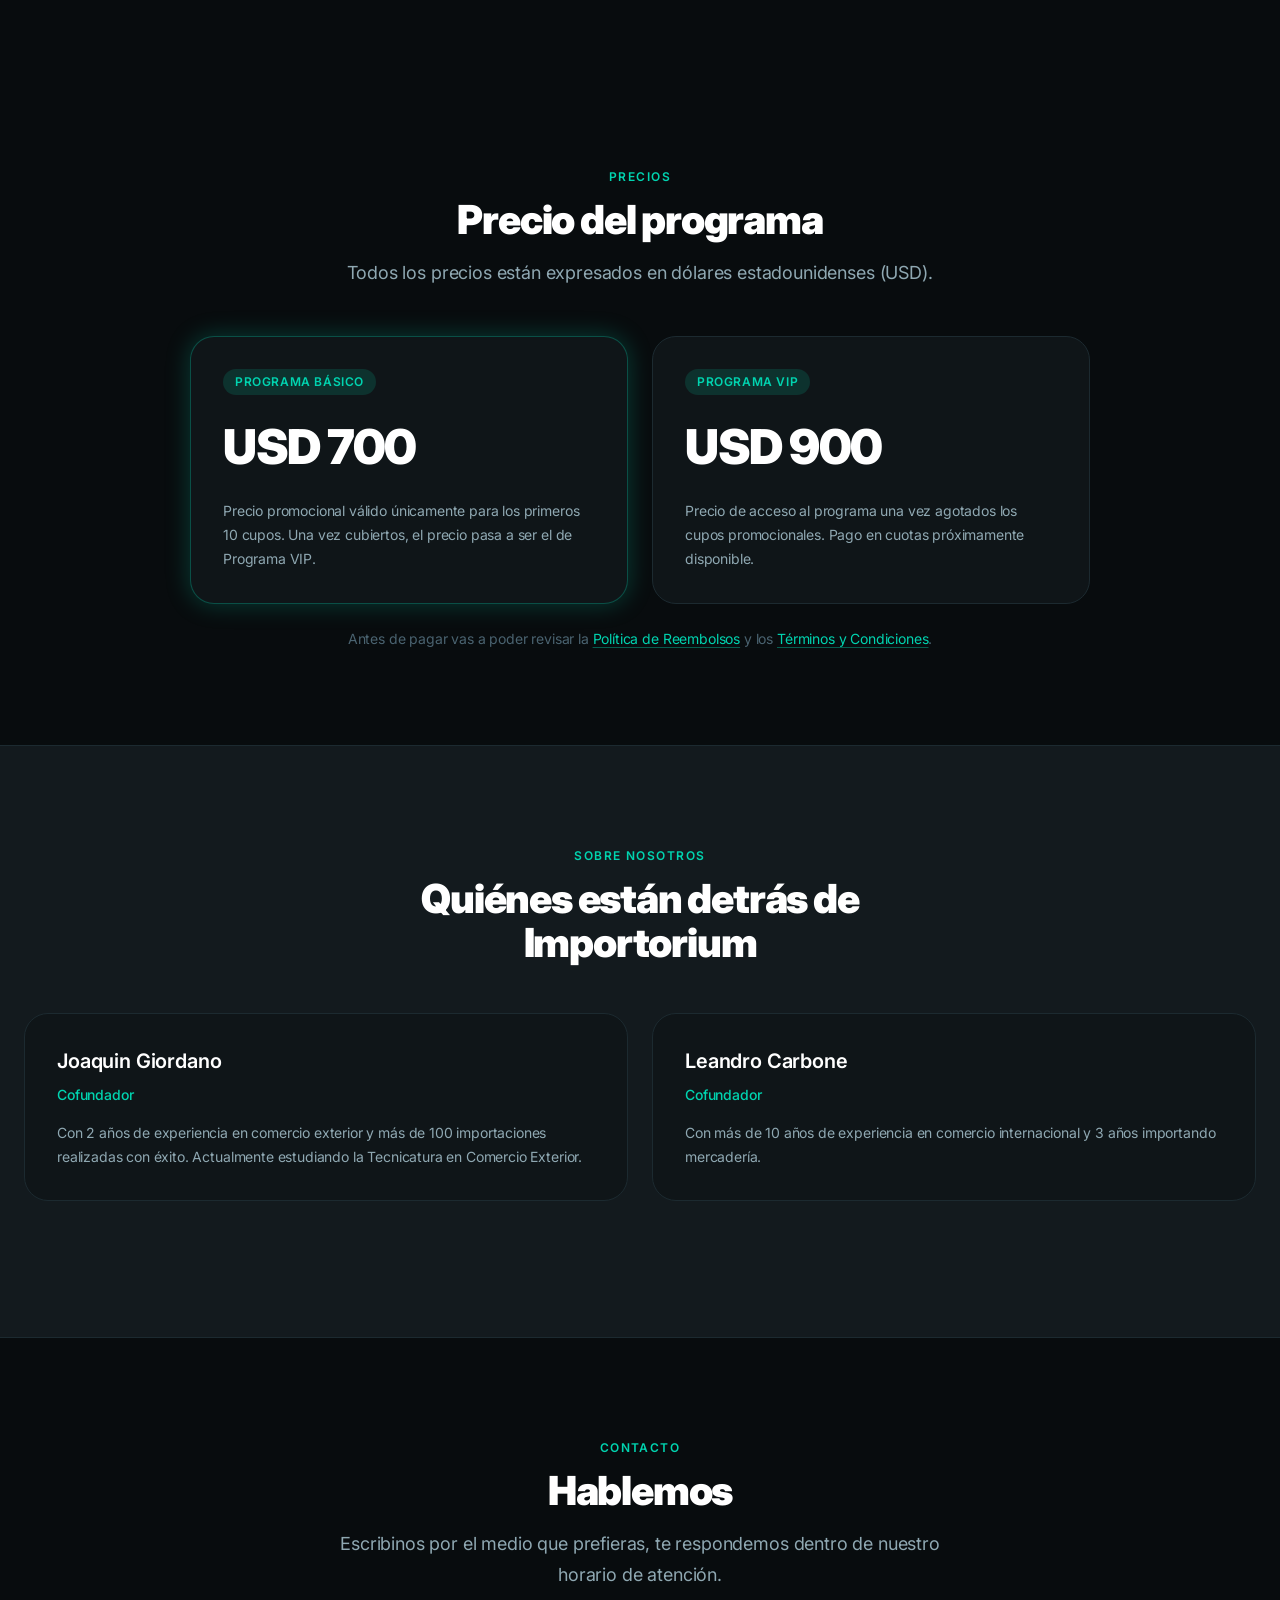
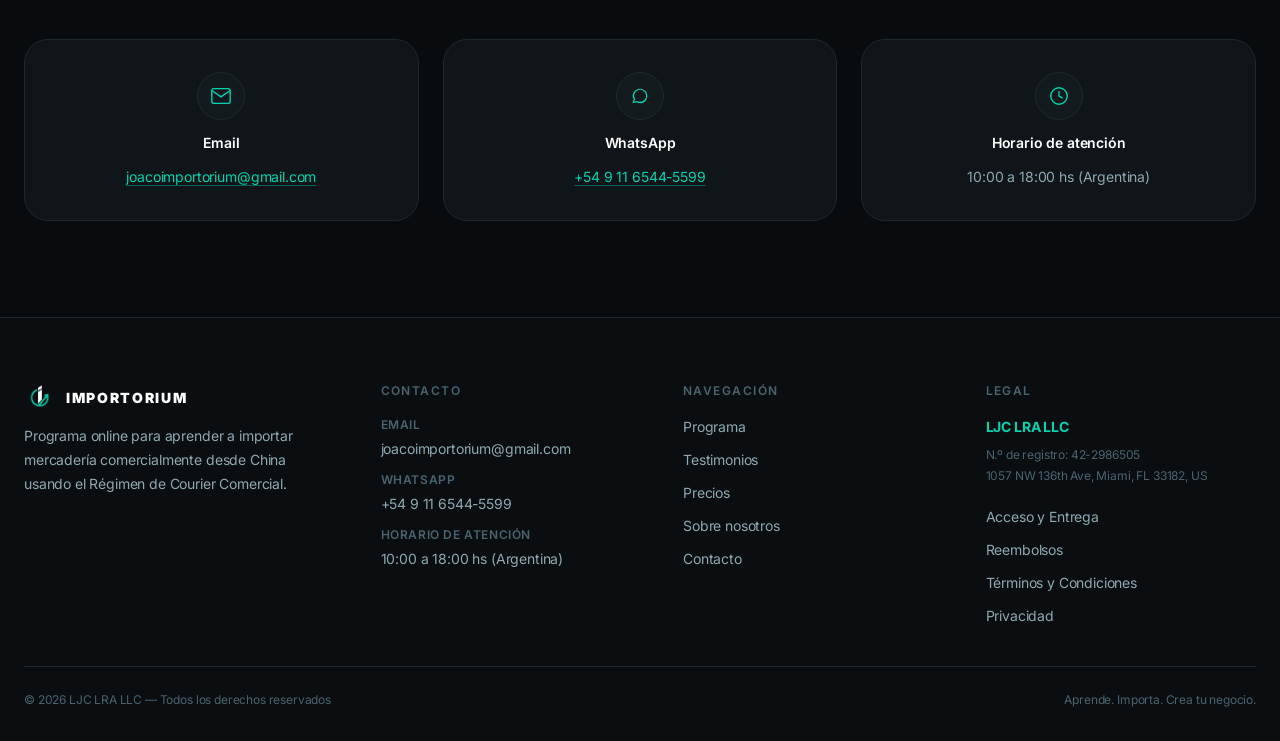
==== commit 9c5852c5: "testimonio imagen" ====
--- a/index.html
+++ b/index.html
@@ -269,9 +269,9 @@
             <div class="aq-play"><svg viewBox="0 0 24 24" fill="currentColor"><path d="M8 5v14l11-7z"></path></svg></div>
             <div class="aq-foot-card"><div class="aq-stars">★★★★★</div></div>
           </div>
-          <div class="aq-card" data-animate>
+          <div class="aq-card aq-card--photo" data-animate>
             <span class="aq-badge"><svg viewBox="0 0 24 24" fill="#15803d"><path d="M9 16.2 4.8 12l-1.4 1.4L9 19 21 7l-1.4-1.4z"></path></svg>VERIFICADO</span>
-            <div class="aq-video-placeholder"><div class="aq-play"><svg viewBox="0 0 24 24" fill="currentColor"><path d="M8 5v14l11-7z"></path></svg></div></div>
+            <img class="aq-photo" src="assets/testimonials/marian-whatsapp.jpg" alt="Captura de WhatsApp: alumna agradeciendo por el soporte durante su importación" loading="lazy">
             <div class="aq-foot-card"><div class="aq-stars">★★★★★</div></div>
           </div>
           <div class="aq-card" data-animate>
--- a/css/features.css
+++ b/css/features.css
@@ -1,6 +1,6 @@
 .features {
   background-color: transparent;
-  padding-block: var(--space-4) 0;
+  padding-block: var(--space-4) var(--space-12);
 }
 
 .features__grid {
--- a/css/reviews.css
+++ b/css/reviews.css
@@ -79,7 +79,8 @@
     linear-gradient(160deg, var(--color-bg-card-alt), var(--color-bg-base));
 }
 
-.aq-video {
+.aq-video,
+.aq-photo {
   position: absolute;
   inset: 0;
   width: 100%;
@@ -90,6 +91,10 @@
 
 .aq-card {
   cursor: pointer;
+}
+
+.aq-card--photo {
+  cursor: default;
 }
 
 .aq-play {
